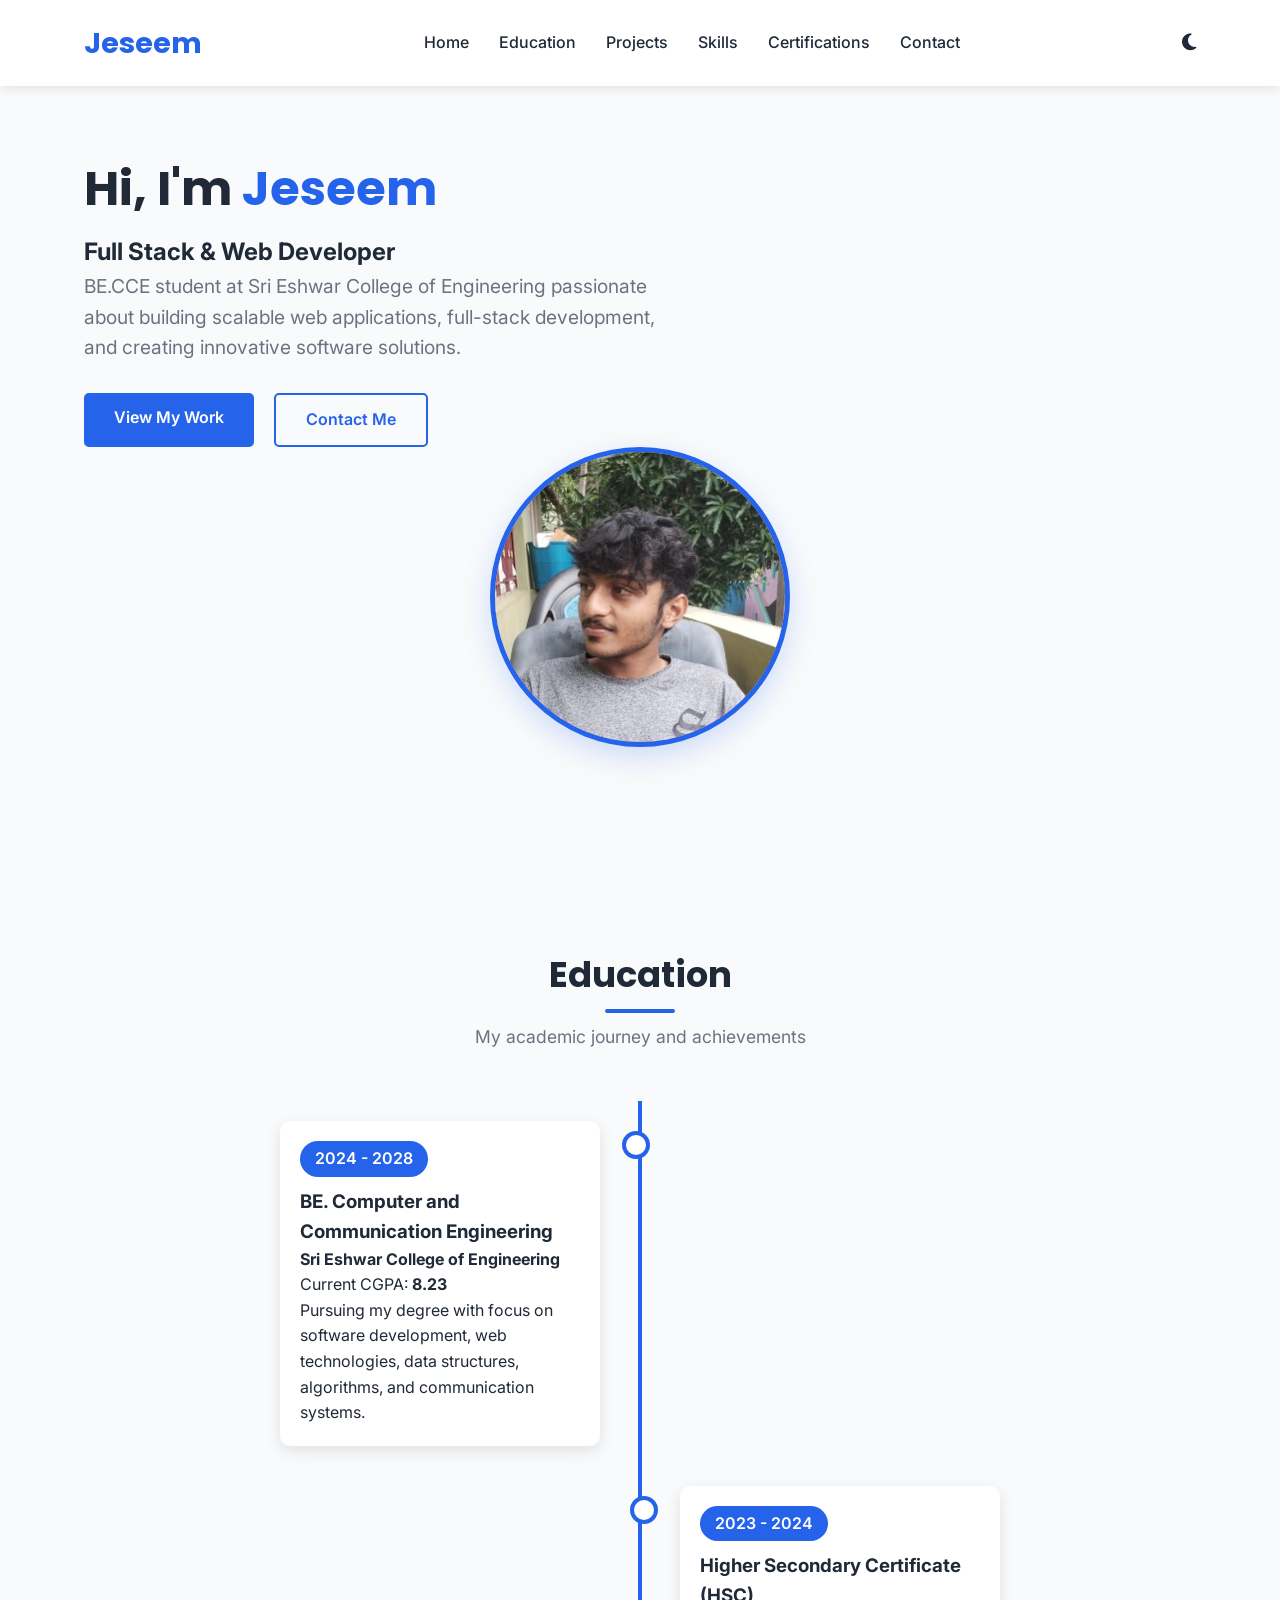
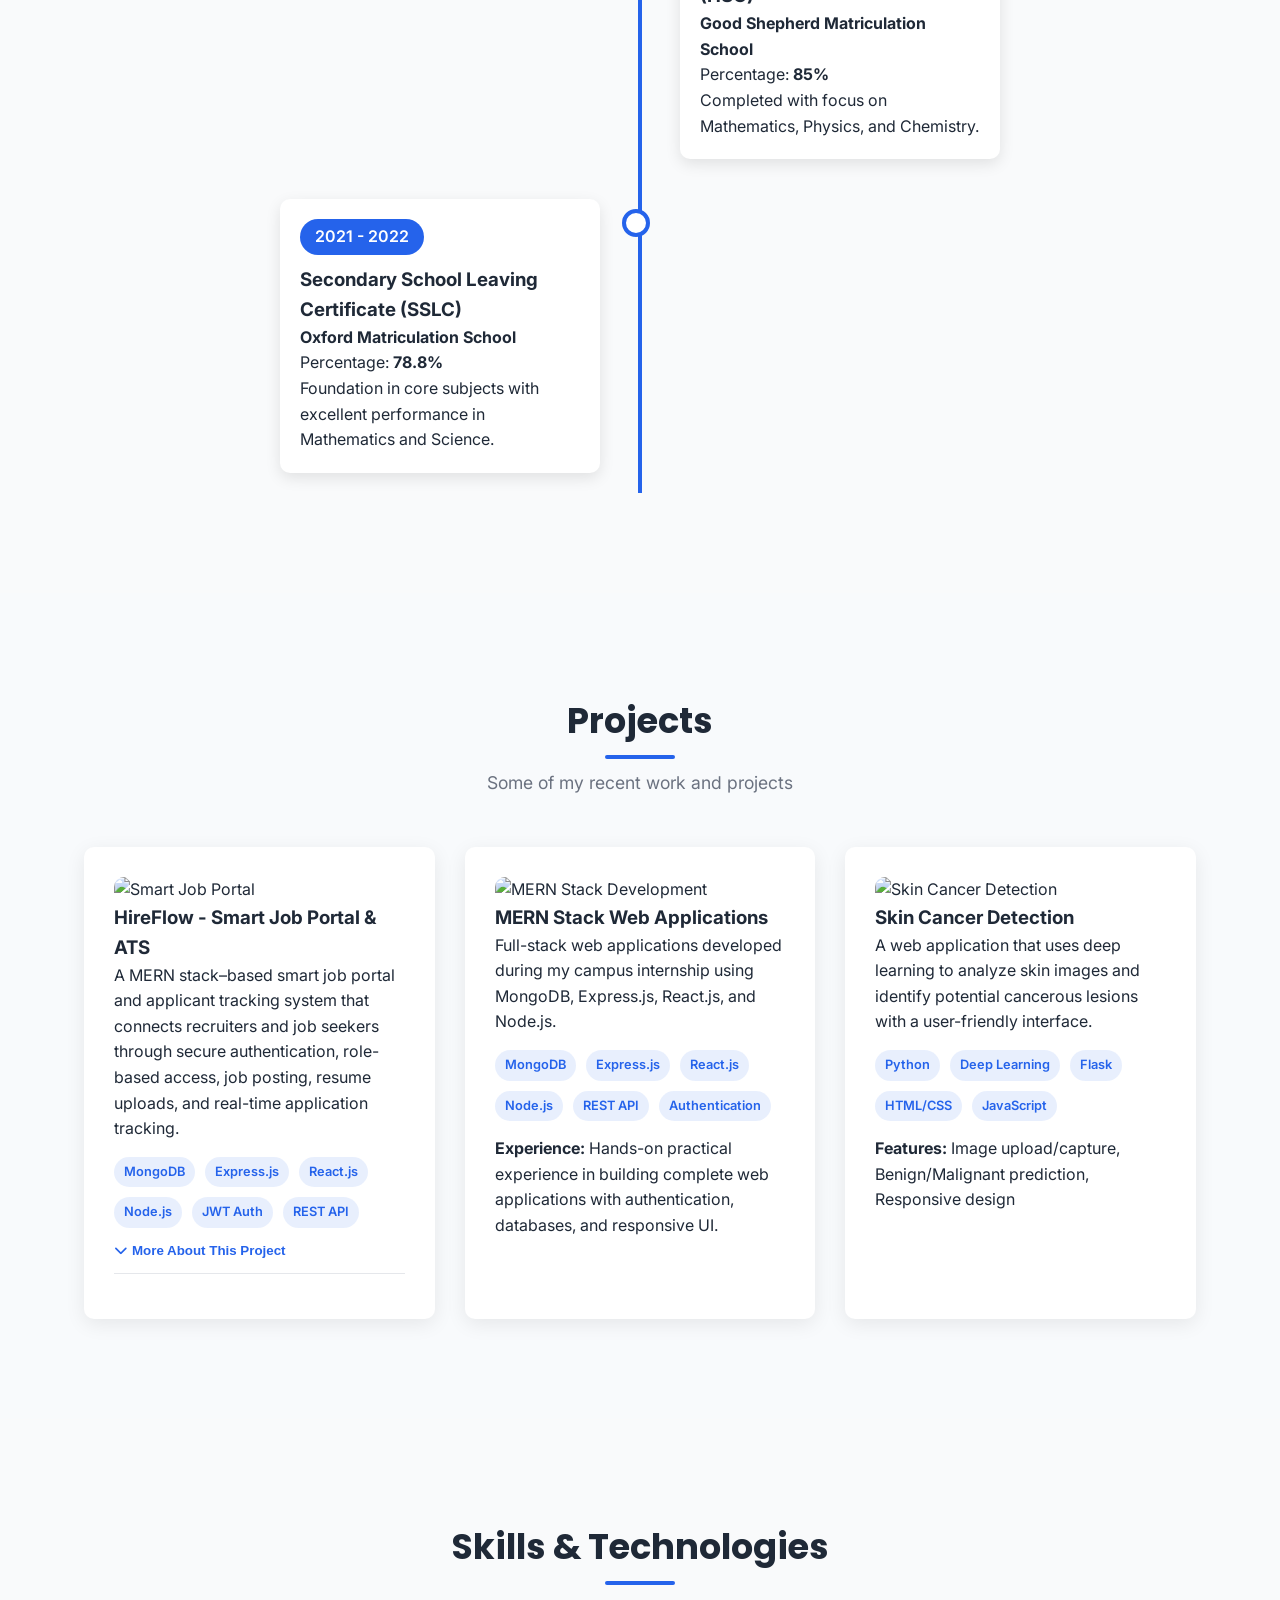
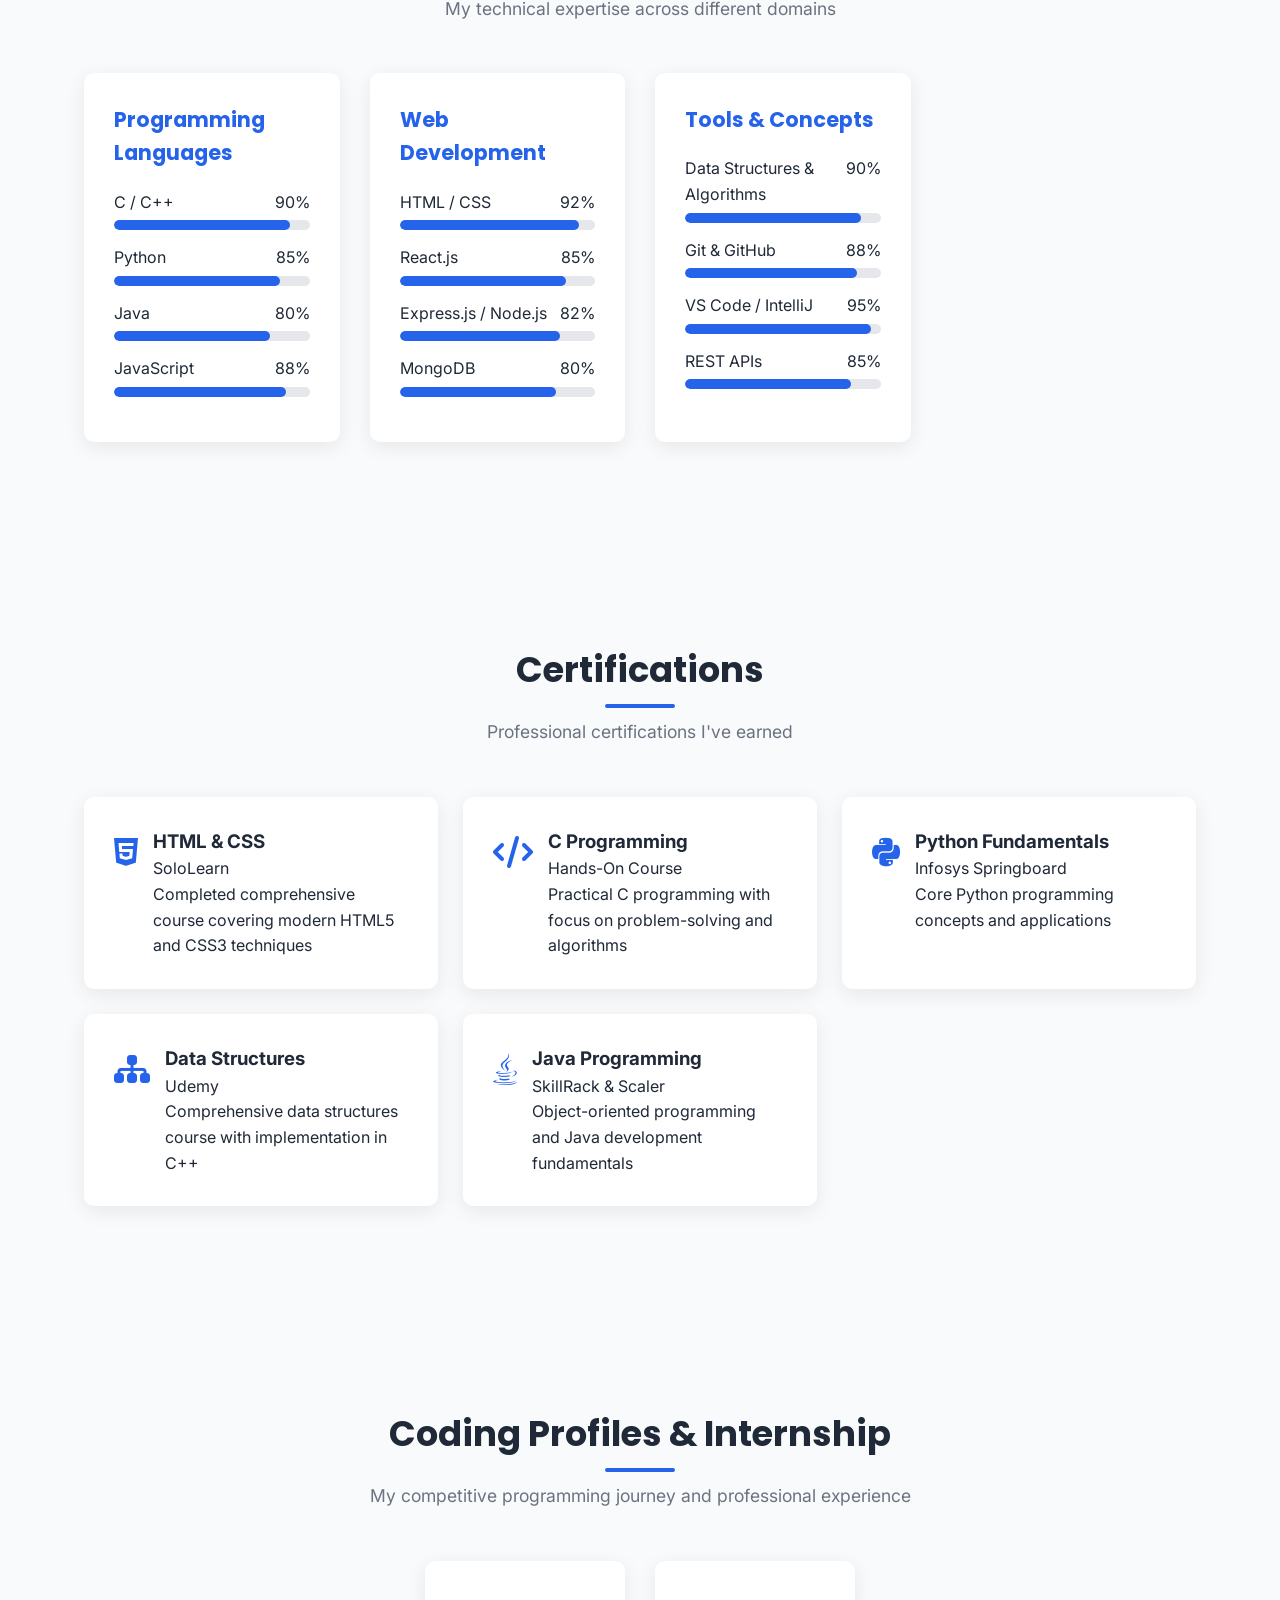
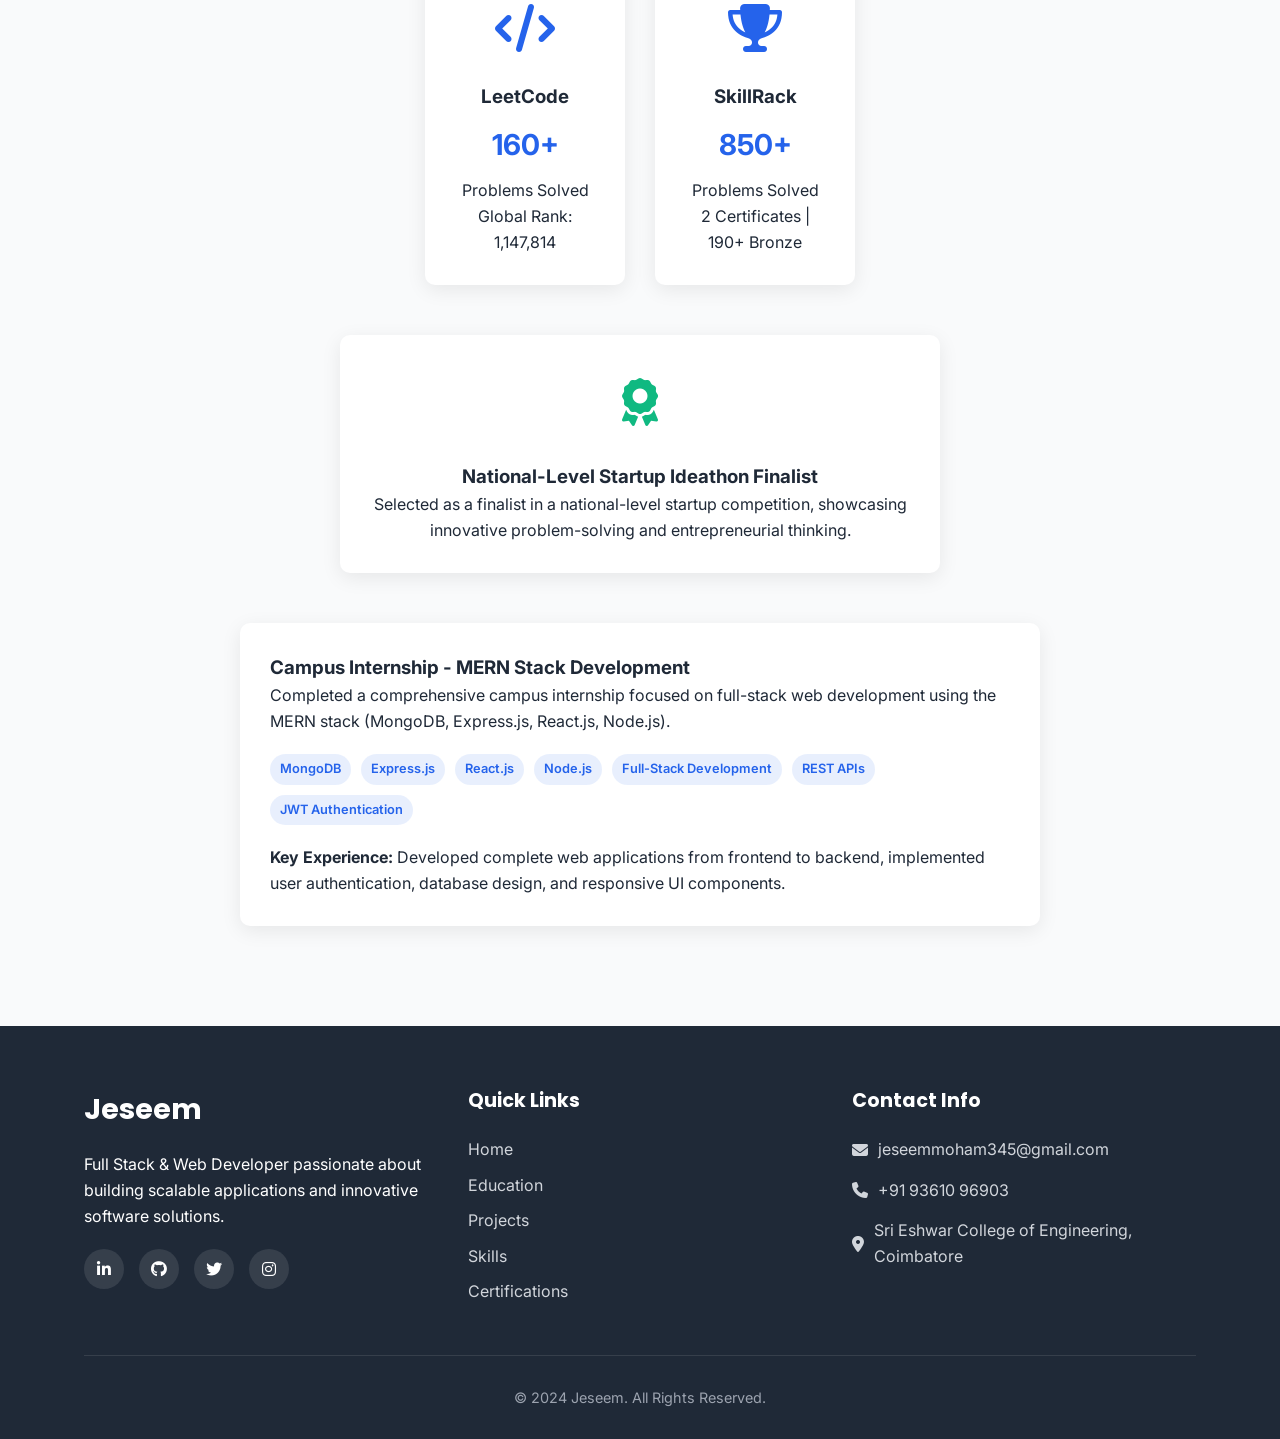
==== index.html @ 828a219a "renamed" ====
<!DOCTYPE html>
<html lang="en">
<head>
    <meta charset="UTF-8">
    <meta name="viewport" content="width=device-width, initial-scale=1.0">
    <title>Jeseem | Full Stack Developer</title>
    <link rel="stylesheet" href="https://cdnjs.cloudflare.com/ajax/libs/font-awesome/6.4.0/css/all.min.css">
    <link href="https://fonts.googleapis.com/css2?family=Poppins:wght@300;400;500;600;700&family=Inter:wght@300;400;500;600&display=swap" rel="stylesheet">
    <style>
        :root {
            --primary: #2563eb;
            --primary-dark: #1d4ed8;
            --secondary: #7c3aed;
            --dark: #1f2937;
            --darker: #111827;
            --light: #f9fafb;
            --gray: #6b7280;
            --gray-light: #e5e7eb;
            --success: #10b981;
            --card-bg: rgba(255, 255, 255, 0.05);
            --transition: all 0.3s ease;
        }

        * {
            margin: 0;
            padding: 0;
            box-sizing: border-box;
        }

        html {
            scroll-behavior: smooth;
        }

        body {
            font-family: 'Inter', sans-serif;
            line-height: 1.6;
            color: var(--dark);
            background-color: var(--light);
            transition: var(--transition);
        }

        body.dark-mode {
            background-color: var(--darker);
            color: var(--light);
        }

        .container {
            width: 90%;
            max-width: 1200px;
            margin: 0 auto;
            padding: 0 20px;
        }

        /* Header & Navigation */
        header {
            background-color: rgba(255, 255, 255, 0.95);
            box-shadow: 0 2px 10px rgba(0, 0, 0, 0.1);
            position: fixed;
            width: 100%;
            top: 0;
            z-index: 1000;
            transition: var(--transition);
        }

        body.dark-mode header {
            background-color: rgba(31, 41, 55, 0.95);
            box-shadow: 0 2px 10px rgba(0, 0, 0, 0.3);
        }

        nav {
            display: flex;
            justify-content: space-between;
            align-items: center;
            padding: 20px 0;
        }

        .logo {
            font-family: 'Poppins', sans-serif;
            font-size: 1.8rem;
            font-weight: 700;
            color: var(--primary);
            text-decoration: none;
        }

        .nav-links {
            display: flex;
            gap: 30px;
        }

        .nav-links a {
            text-decoration: none;
            color: var(--dark);
            font-weight: 500;
            transition: var(--transition);
            position: relative;
        }

        body.dark-mode .nav-links a {
            color: var(--light);
        }

        .nav-links a:hover {
            color: var(--primary);
        }

        .nav-links a::after {
            content: '';
            position: absolute;
            width: 0;
            height: 2px;
            background: var(--primary);
            bottom: -5px;
            left: 0;
            transition: var(--transition);
        }

        .nav-links a:hover::after {
            width: 100%;
        }

        .theme-toggle {
            background: none;
            border: none;
            font-size: 1.2rem;
            cursor: pointer;
            color: var(--dark);
            transition: var(--transition);
        }

        body.dark-mode .theme-toggle {
            color: var(--light);
        }

        .menu-toggle {
            display: none;
            background: none;
            border: none;
            font-size: 1.5rem;
            cursor: pointer;
            color: var(--dark);
        }

        body.dark-mode .menu-toggle {
            color: var(--light);
        }

        /* Hero Section */
        .hero {
            padding: 160px 0 100px;
            display: flex;
            align-items: center;
            gap: 50px;
        }

        .hero-content {
            flex: 1;
        }

        .hero-image {
            flex: 1;
            display: flex;
            justify-content: center;
        }

        .profile-img {
            width: 300px;
            height: 300px;
            border-radius: 50%;
            object-fit: cover;
            border: 5px solid var(--primary);
            box-shadow: 0 10px 30px rgba(37, 99, 235, 0.2);
            background-color: #f0f0f0;
            display: flex;
            align-items: center;
            justify-content: center;
            color: #666;
            font-size: 1.2rem;
        }

        .profile-img-placeholder {
            width: 100%;
            height: 100%;
            border-radius: 50%;
            background: linear-gradient(135deg, #667eea 0%, #764ba2 100%);
            display: flex;
            align-items: center;
            justify-content: center;
            color: white;
            font-size: 4rem;
            font-weight: bold;
        }

        .hero h1 {
            font-family: 'Poppins', sans-serif;
            font-size: 3rem;
            font-weight: 700;
            line-height: 1.2;
            margin-bottom: 15px;
        }

        .hero h1 span {
            color: var(--primary);
        }

        .hero p {
            font-size: 1.2rem;
            color: var(--gray);
            margin-bottom: 30px;
            max-width: 600px;
        }

        body.dark-mode .hero p {
            color: var(--gray-light);
        }

        .cta-buttons {
            display: flex;
            gap: 20px;
            margin-top: 30px;
        }

        .btn {
            padding: 12px 30px;
            border-radius: 5px;
            font-weight: 600;
            text-decoration: none;
            display: inline-block;
            transition: var(--transition);
            cursor: pointer;
            border: none;
            font-family: 'Inter', sans-serif;
        }

        .btn-primary {
            background-color: var(--primary);
            color: white;
        }

        .btn-primary:hover {
            background-color: var(--primary-dark);
            transform: translateY(-3px);
            box-shadow: 0 10px 20px rgba(37, 99, 235, 0.2);
        }

        .btn-secondary {
            background-color: transparent;
            color: var(--primary);
            border: 2px solid var(--primary);
        }

        .btn-secondary:hover {
            background-color: rgba(37, 99, 235, 0.1);
            transform: translateY(-3px);
        }

        /* Section Styles */
        section {
            padding: 100px 0;
        }

        .section-title {
            font-family: 'Poppins', sans-serif;
            font-size: 2.2rem;
            font-weight: 700;
            text-align: center;
            margin-bottom: 20px;
            position: relative;
        }

        .section-title::after {
            content: '';
            position: absolute;
            width: 70px;
            height: 4px;
            background: var(--primary);
            bottom: -10px;
            left: 50%;
            transform: translateX(-50%);
            border-radius: 2px;
        }

        .section-subtitle {
            text-align: center;
            color: var(--gray);
            font-size: 1.1rem;
            max-width: 700px;
            margin: 0 auto 50px;
        }

        body.dark-mode .section-subtitle {
            color: var(--gray-light);
        }

        /* Cards */
        .card {
            background: white;
            border-radius: 10px;
            padding: 30px;
            box-shadow: 0 5px 20px rgba(0, 0, 0, 0.08);
            transition: var(--transition);
            height: 100%;
        }

        body.dark-mode .card {
            background: var(--card-bg);
            backdrop-filter: blur(10px);
            box-shadow: 0 5px 20px rgba(0, 0, 0, 0.2);
        }

        .card:hover {
            transform: translateY(-10px);
            box-shadow: 0 15px 30px rgba(0, 0, 0, 0.15);
        }

        /* Education Section */
        .education-timeline {
            position: relative;
            max-width: 800px;
            margin: 0 auto;
        }

        .education-timeline::before {
            content: '';
            position: absolute;
            width: 4px;
            background-color: var(--primary);
            top: 0;
            bottom: 0;
            left: 50%;
            transform: translateX(-50%);
        }

        .timeline-item {
            padding: 20px 40px;
            position: relative;
            width: 50%;
            box-sizing: border-box;
        }

        .timeline-item:nth-child(odd) {
            left: 0;
        }

        .timeline-item:nth-child(even) {
            left: 50%;
        }

        .timeline-content {
            padding: 20px;
            background: white;
            border-radius: 10px;
            box-shadow: 0 5px 15px rgba(0, 0, 0, 0.1);
        }

        body.dark-mode .timeline-content {
            background: var(--card-bg);
        }

        .timeline-item:nth-child(odd) .timeline-content::after {
            content: '';
            position: absolute;
            width: 20px;
            height: 20px;
            right: -10px;
            background-color: white;
            top: 30px;
            border-radius: 50%;
            z-index: 1;
            border: 4px solid var(--primary);
        }

        body.dark-mode .timeline-item:nth-child(odd) .timeline-content::after {
            background-color: var(--card-bg);
        }

        .timeline-item:nth-child(even) .timeline-content::after {
            content: '';
            position: absolute;
            width: 20px;
            height: 20px;
            left: -10px;
            background-color: white;
            top: 30px;
            border-radius: 50%;
            z-index: 1;
            border: 4px solid var(--primary);
        }

        body.dark-mode .timeline-item:nth-child(even) .timeline-content::after {
            background-color: var(--card-bg);
        }

        .education-year {
            display: inline-block;
            background: var(--primary);
            color: white;
            padding: 5px 15px;
            border-radius: 20px;
            font-weight: 600;
            margin-bottom: 10px;
        }

        /* Projects Section */
        .projects-grid {
            display: grid;
            grid-template-columns: repeat(auto-fill, minmax(350px, 1fr));
            gap: 30px;
            margin-top: 50px;
        }

        .project-card {
            overflow: hidden;
        }

        .project-image {
            height: 200px;
            width: 100%;
            object-fit: cover;
            border-radius: 10px 10px 0 0;
        }

        .project-tech {
            display: flex;
            flex-wrap: wrap;
            gap: 10px;
            margin: 15px 0;
        }

        .tech-tag {
            background: rgba(37, 99, 235, 0.1);
            color: var(--primary);
            padding: 5px 10px;
            border-radius: 20px;
            font-size: 0.8rem;
            font-weight: 600;
        }

        body.dark-mode .tech-tag {
            background: rgba(37, 99, 235, 0.2);
        }

        .project-details-btn {
            margin-top: 15px;
            background: none;
            border: none;
            color: var(--primary);
            font-weight: 600;
            cursor: pointer;
            display: flex;
            align-items: center;
            gap: 5px;
            padding: 0;
        }

        .project-details-btn:hover {
            text-decoration: underline;
        }

        .project-details {
            max-height: 0;
            overflow: hidden;
            transition: max-height 0.5s ease;
            margin-top: 15px;
            border-top: 1px solid var(--gray-light);
            padding-top: 15px;
        }

        body.dark-mode .project-details {
            border-top: 1px solid rgba(255, 255, 255, 0.1);
        }

        .project-details.active {
            max-height: 1000px;
        }

        /* Skills Section */
        .skills-container {
            display: grid;
            grid-template-columns: repeat(auto-fill, minmax(250px, 1fr));
            gap: 30px;
            margin-top: 50px;
        }

        .skill-category h3 {
            font-family: 'Poppins', sans-serif;
            font-size: 1.3rem;
            margin-bottom: 20px;
            color: var(--primary);
        }

        .skill-item {
            margin-bottom: 15px;
        }

        .skill-name {
            display: flex;
            justify-content: space-between;
            margin-bottom: 5px;
        }

        .skill-bar {
            height: 10px;
            background: var(--gray-light);
            border-radius: 5px;
            overflow: hidden;
        }

        body.dark-mode .skill-bar {
            background: rgba(255, 255, 255, 0.1);
        }

        .skill-progress {
            height: 100%;
            background: var(--primary);
            border-radius: 5px;
        }

        /* Certifications */
        .certifications-grid {
            display: grid;
            grid-template-columns: repeat(auto-fill, minmax(300px, 1fr));
            gap: 25px;
            margin-top: 50px;
        }

        .certification-card {
            display: flex;
            align-items: flex-start;
            gap: 15px;
        }

        .cert-icon {
            font-size: 2rem;
            color: var(--primary);
        }

        /* Coding Profiles */
        .coding-profiles {
            display: flex;
            justify-content: center;
            flex-wrap: wrap;
            gap: 30px;
            margin-top: 50px;
        }

        .profile-card {
            text-align: center;
            width: 200px;
        }

        .profile-icon {
            font-size: 3rem;
            color: var(--primary);
            margin-bottom: 15px;
        }

        .profile-stats {
            font-size: 1.8rem;
            font-weight: 700;
            margin: 10px 0;
            color: var(--primary);
        }

        /* Achievements */
        .achievement-card {
            text-align: center;
            max-width: 600px;
            margin: 50px auto 0;
            padding: 30px;
            position: relative;
        }

        .achievement-icon {
            font-size: 3rem;
            color: var(--success);
            margin-bottom: 20px;
        }

        /* Internship */
        .internship-card {
            max-width: 800px;
            margin: 50px auto 0;
        }

        /* Footer */
        footer {
            background-color: var(--dark);
            color: white;
            padding: 60px 0 30px;
        }

        body.dark-mode footer {
            background-color: #0f172a;
        }

        .footer-content {
            display: grid;
            grid-template-columns: repeat(auto-fit, minmax(250px, 1fr));
            gap: 40px;
            margin-bottom: 40px;
        }

        .footer-logo {
            font-family: 'Poppins', sans-serif;
            font-size: 1.8rem;
            font-weight: 700;
            margin-bottom: 20px;
            color: white;
        }

        .footer-links h3 {
            font-family: 'Poppins', sans-serif;
            margin-bottom: 20px;
            font-size: 1.2rem;
        }

        .footer-links ul {
            list-style: none;
        }

        .footer-links li {
            margin-bottom: 10px;
        }

        .footer-links a {
            color: #d1d5db;
            text-decoration: none;
            transition: var(--transition);
        }

        .footer-links a:hover {
            color: white;
        }

        .contact-info {
            display: flex;
            align-items: center;
            gap: 10px;
            margin-bottom: 15px;
            color: #d1d5db;
        }

        .social-icons {
            display: flex;
            gap: 15px;
            margin-top: 20px;
        }

        .social-icons a {
            display: flex;
            align-items: center;
            justify-content: center;
            width: 40px;
            height: 40px;
            background: rgba(255, 255, 255, 0.1);
            border-radius: 50%;
            color: white;
            text-decoration: none;
            transition: var(--transition);
        }

        .social-icons a:hover {
            background: var(--primary);
            transform: translateY(-3px);
        }

        .copyright {
            text-align: center;
            padding-top: 30px;
            border-top: 1px solid rgba(255, 255, 255, 0.1);
            color: #9ca3af;
            font-size: 0.9rem;
        }

        /* Responsive Design */
        @media (max-width: 992px) {
            .hero {
                flex-direction: column;
                text-align: center;
                padding: 140px 0 80px;
            }

            .hero-content {
                order: 2;
            }

            .hero-image {
                order: 1;
                margin-bottom: 40px;
            }

            .cta-buttons {
                justify-content: center;
            }

            .education-timeline::before {
                left: 31px;
            }

            .timeline-item {
                width: 100%;
                padding-left: 70px;
                padding-right: 25px;
            }

            .timeline-item:nth-child(even) {
                left: 0;
            }

            .timeline-item:nth-child(odd) .timeline-content::after {
                left: -10px;
                right: auto;
            }
        }

        @media (max-width: 768px) {
            .nav-links {
                position: fixed;
                top: 80px;
                left: -100%;
                flex-direction: column;
                background-color: white;
                width: 100%;
                text-align: center;
                padding: 20px;
                box-shadow: 0 10px 15px rgba(0, 0, 0, 0.1);
                transition: var(--transition);
                z-index: 999;
            }

            body.dark-mode .nav-links {
                background-color: var(--dark);
            }

            .nav-links.active {
                left: 0;
            }

            .menu-toggle {
                display: block;
            }

            .hero h1 {
                font-size: 2.5rem;
            }

            .section-title {
                font-size: 1.8rem;
            }

            .projects-grid {
                grid-template-columns: 1fr;
            }

            .footer-content {
                grid-template-columns: 1fr;
                text-align: center;
            }

            .contact-info {
                justify-content: center;
            }

            .social-icons {
                justify-content: center;
            }
        }

        @media (max-width: 576px) {
            .hero h1 {
                font-size: 2rem;
            }

            .profile-img {
                width: 250px;
                height: 250px;
            }

            .cta-buttons {
                flex-direction: column;
                align-items: center;
            }

            .btn {
                width: 100%;
                max-width: 250px;
                text-align: center;
            }
        }
    </style>
</head>
<body>
    <!-- Header & Navigation -->
    <header>
        <div class="container">
            <nav>
                <a href="#" class="logo">Jeseem</a>
                <div class="nav-links" id="navLinks">
                    <a href="#home">Home</a>
                    <a href="#education">Education</a>
                    <a href="#projects">Projects</a>
                    <a href="#skills">Skills</a>
                    <a href="#certifications">Certifications</a>
                    <a href="#contact">Contact</a>
                </div>
                <button class="theme-toggle" id="themeToggle">
                    <i class="fas fa-moon"></i>
                </button>
                <button class="menu-toggle" id="menuToggle">
                    <i class="fas fa-bars"></i>
                </button>
            </nav>
        </div>
    </header>

    <!-- Hero Section -->
    <section class="hero" id="home">
        <div class="container">
            <div class="hero-content">
                <h1>Hi, I'm <span>Jeseem</span></h1>
                <h2>Full Stack & Web Developer</h2>
                <p>BE.CCE student at Sri Eshwar College of Engineering passionate about building scalable web applications, full-stack development, and creating innovative software solutions.</p>
                <div class="cta-buttons">
                    <a href="#projects" class="btn btn-primary">View My Work</a>
                    <a href="#contact" class="btn btn-secondary">Contact Me</a>
                </div>
            </div>
            <div class="hero-image">
                <div class="profile-img">
                    <div class="profile-img-placeholder">
                           <img src="jeseem.jpeg" alt="Jeseem" style="width: 100%; height: 100%; border-radius: 50%; object-fit: cover;">
                    </div>
                </div>
            </div>
        </div>
    </section>

    <!-- Education Section -->
    <section id="education">
        <div class="container">
            <h2 class="section-title">Education</h2>
            <p class="section-subtitle">My academic journey and achievements</p>
            
            <div class="education-timeline">
                <div class="timeline-item">
                    <div class="timeline-content card">
                        <span class="education-year">2024 - 2028</span>
                        <h3>BE. Computer and Communication Engineering</h3>
                        <h4>Sri Eshwar College of Engineering</h4>
                        <p>Current CGPA: <strong>8.23</strong></p>
                        <p>Pursuing my degree with focus on software development, web technologies, data structures, algorithms, and communication systems.</p>
                    </div>
                </div>
                <div class="timeline-item">
                    <div class="timeline-content card">
                        <span class="education-year">2023 - 2024</span>
                        <h3>Higher Secondary Certificate (HSC)</h3>
                        <h4>Good Shepherd Matriculation School</h4>
                        <p>Percentage: <strong>85%</strong></p>
                        <p>Completed with focus on Mathematics, Physics, and Chemistry.</p>
                    </div>
                </div>
                <div class="timeline-item">
                    <div class="timeline-content card">
                        <span class="education-year">2021 - 2022</span>
                        <h3>Secondary School Leaving Certificate (SSLC)</h3>
                        <h4>Oxford Matriculation School</h4>
                        <p>Percentage: <strong>78.8%</strong></p>
                        <p>Foundation in core subjects with excellent performance in Mathematics and Science.</p>
                    </div>
                </div>
            </div>
        </div>
    </section>

    <!-- Projects Section -->
    <section id="projects" style="background-color: #f8fafc;">
        <div class="container">
            <h2 class="section-title">Projects</h2>
            <p class="section-subtitle">Some of my recent work and projects</p>
            
            <div class="projects-grid">
                <div class="project-card card">
                    <img src="https://images.unsplash.com/photo-1551288049-bebda4e38f71?ixlib=rb-4.0.3&ixid=M3wxMjA3fDB8MHxwaG90by1wYWdlfHx8fGVufDB8fHx8fA%3D%3D&auto=format&fit=crop&w=1170&q=80" alt="Smart Job Portal" class="project-image">
                    <h3>HireFlow - Smart Job Portal & ATS</h3>
                    <p>A MERN stack–based smart job portal and applicant tracking system that connects recruiters and job seekers through secure authentication, role-based access, job posting, resume uploads, and real-time application tracking.</p>
                    <div class="project-tech">
                        <span class="tech-tag">MongoDB</span>
                        <span class="tech-tag">Express.js</span>
                        <span class="tech-tag">React.js</span>
                        <span class="tech-tag">Node.js</span>
                        <span class="tech-tag">JWT Auth</span>
                        <span class="tech-tag">REST API</span>
                    </div>
                    <button class="project-details-btn" onclick="toggleProjectDetails('project1')">
                        <i class="fas fa-chevron-down"></i> More About This Project
                    </button>
                    <div class="project-details" id="project1-details">
                        <p><strong>HireFlow</strong> is a full-stack web application built using the MERN stack that streamlines the recruitment process for companies and job seekers. The platform provides a centralized system where recruiters can post jobs, manage applications, and track candidate status, while job seekers can search and apply for jobs efficiently.</p>
                        <p>The system supports role-based access control with three user roles: Admin, Recruiter, and Job Seeker. Recruiters must be approved by the Admin before posting jobs, ensuring authenticity and platform trust. Job seekers can upload resumes, apply for jobs, and track application status in real time.</p>
                        <p>HireFlow includes features such as secure authentication using JWT, resume upload and parsing, advanced job search with filters, application status tracking, and dashboard analytics for recruiters and admins. Email notifications keep users informed about application updates and approvals.</p>
                        <p>This project is designed to reflect real-world enterprise recruitment systems, demonstrating strong backend architecture, secure APIs, and scalable full-stack development practices.</p>
                    </div>
                </div>
                
                <div class="project-card card">
                    <img src="https://images.unsplash.com/photo-1551650975-87deedd944c3?ixlib=rb-4.0.3&ixid=M3wxMjA3fDB8MHxwaG90by1wYWdlfHx8fGVufDB8fHx8fA%3D%3D&auto=format&fit=crop&w=1074&q=80" alt="MERN Stack Development" class="project-image">
                    <h3>MERN Stack Web Applications</h3>
                    <p>Full-stack web applications developed during my campus internship using MongoDB, Express.js, React.js, and Node.js.</p>
                    <div class="project-tech">
                        <span class="tech-tag">MongoDB</span>
                        <span class="tech-tag">Express.js</span>
                        <span class="tech-tag">React.js</span>
                        <span class="tech-tag">Node.js</span>
                        <span class="tech-tag">REST API</span>
                        <span class="tech-tag">Authentication</span>
                    </div>
                    <p><strong>Experience:</strong> Hands-on practical experience in building complete web applications with authentication, databases, and responsive UI.</p>
                </div>
                
                <div class="project-card card">
                    <img src="https://images.unsplash.com/photo-1559757148-5c350d0d3c56?ixlib=rb-4.0.3&ixid=M3wxMjA3fDB8MHxwaG90by1wYWdlfHx8fGVufDB8fHx8fA%3D%3D&auto=format&fit=crop&w=1170&q=80" alt="Skin Cancer Detection" class="project-image">
                    <h3>Skin Cancer Detection</h3>
                    <p>A web application that uses deep learning to analyze skin images and identify potential cancerous lesions with a user-friendly interface.</p>
                    <div class="project-tech">
                        <span class="tech-tag">Python</span>
                        <span class="tech-tag">Deep Learning</span>
                        <span class="tech-tag">Flask</span>
                        <span class="tech-tag">HTML/CSS</span>
                        <span class="tech-tag">JavaScript</span>
                    </div>
                    <p><strong>Features:</strong> Image upload/capture, Benign/Malignant prediction, Responsive design</p>
                </div>
            </div>
        </div>
    </section>

    <!-- Skills Section -->
    <section id="skills">
        <div class="container">
            <h2 class="section-title">Skills & Technologies</h2>
            <p class="section-subtitle">My technical expertise across different domains</p>
            
            <div class="skills-container">
                <div class="skill-category card">
                    <h3>Programming Languages</h3>
                    <div class="skill-item">
                        <div class="skill-name">
                            <span>C / C++</span>
                            <span>90%</span>
                        </div>
                        <div class="skill-bar">
                            <div class="skill-progress" style="width: 90%"></div>
                        </div>
                    </div>
                    <div class="skill-item">
                        <div class="skill-name">
                            <span>Python</span>
                            <span>85%</span>
                        </div>
                        <div class="skill-bar">
                            <div class="skill-progress" style="width: 85%"></div>
                        </div>
                    </div>
                    <div class="skill-item">
                        <div class="skill-name">
                            <span>Java</span>
                            <span>80%</span>
                        </div>
                        <div class="skill-bar">
                            <div class="skill-progress" style="width: 80%"></div>
                        </div>
                    </div>
                    <div class="skill-item">
                        <div class="skill-name">
                            <span>JavaScript</span>
                            <span>88%</span>
                        </div>
                        <div class="skill-bar">
                            <div class="skill-progress" style="width: 88%"></div>
                        </div>
                    </div>
                </div>
                
                <div class="skill-category card">
                    <h3>Web Development</h3>
                    <div class="skill-item">
                        <div class="skill-name">
                            <span>HTML / CSS</span>
                            <span>92%</span>
                        </div>
                        <div class="skill-bar">
                            <div class="skill-progress" style="width: 92%"></div>
                        </div>
                    </div>
                    <div class="skill-item">
                        <div class="skill-name">
                            <span>React.js</span>
                            <span>85%</span>
                        </div>
                        <div class="skill-bar">
                            <div class="skill-progress" style="width: 85%"></div>
                        </div>
                    </div>
                    <div class="skill-item">
                        <div class="skill-name">
                            <span>Express.js / Node.js</span>
                            <span>82%</span>
                        </div>
                        <div class="skill-bar">
                            <div class="skill-progress" style="width: 82%"></div>
                        </div>
                    </div>
                    <div class="skill-item">
                        <div class="skill-name">
                            <span>MongoDB</span>
                            <span>80%</span>
                        </div>
                        <div class="skill-bar">
                            <div class="skill-progress" style="width: 80%"></div>
                        </div>
                    </div>
                </div>
                
                <div class="skill-category card">
                    <h3>Tools & Concepts</h3>
                    <div class="skill-item">
                        <div class="skill-name">
                            <span>Data Structures & Algorithms</span>
                            <span>90%</span>
                        </div>
                        <div class="skill-bar">
                            <div class="skill-progress" style="width: 90%"></div>
                        </div>
                    </div>
                    <div class="skill-item">
                        <div class="skill-name">
                            <span>Git & GitHub</span>
                            <span>88%</span>
                        </div>
                        <div class="skill-bar">
                            <div class="skill-progress" style="width: 88%"></div>
                        </div>
                    </div>
                    <div class="skill-item">
                        <div class="skill-name">
                            <span>VS Code / IntelliJ</span>
                            <span>95%</span>
                        </div>
                        <div class="skill-bar">
                            <div class="skill-progress" style="width: 95%"></div>
                        </div>
                    </div>
                    <div class="skill-item">
                        <div class="skill-name">
                            <span>REST APIs</span>
                            <span>85%</span>
                        </div>
                        <div class="skill-bar">
                            <div class="skill-progress" style="width: 85%"></div>
                        </div>
                    </div>
                </div>
            </div>
        </div>
    </section>

    <!-- Certifications Section -->
    <section id="certifications" style="background-color: #f8fafc;">
        <div class="container">
            <h2 class="section-title">Certifications</h2>
            <p class="section-subtitle">Professional certifications I've earned</p>
            
            <div class="certifications-grid">
                <div class="certification-card card">
                    <div class="cert-icon">
                        <i class="fab fa-html5"></i>
                    </div>
                    <div>
                        <h3>HTML & CSS</h3>
                        <p>SoloLearn</p>
                        <p>Completed comprehensive course covering modern HTML5 and CSS3 techniques</p>
                    </div>
                </div>
                
                <div class="certification-card card">
                    <div class="cert-icon">
                        <i class="fas fa-code"></i>
                    </div>
                    <div>
                        <h3>C Programming</h3>
                        <p>Hands-On Course</p>
                        <p>Practical C programming with focus on problem-solving and algorithms</p>
                    </div>
                </div>
                
                <div class="certification-card card">
                    <div class="cert-icon">
                        <i class="fab fa-python"></i>
                    </div>
                    <div>
                        <h3>Python Fundamentals</h3>
                        <p>Infosys Springboard</p>
                        <p>Core Python programming concepts and applications</p>
                    </div>
                </div>
                
                <div class="certification-card card">
                    <div class="cert-icon">
                        <i class="fas fa-sitemap"></i>
                    </div>
                    <div>
                        <h3>Data Structures</h3>
                        <p>Udemy</p>
                        <p>Comprehensive data structures course with implementation in C++</p>
                    </div>
                </div>
                
                <div class="certification-card card">
                    <div class="cert-icon">
                        <i class="fab fa-java"></i>
                    </div>
                    <div>
                        <h3>Java Programming</h3>
                        <p>SkillRack & Scaler</p>
                        <p>Object-oriented programming and Java development fundamentals</p>
                    </div>
                </div>
            </div>
        </div>
    </section>

    <!-- Coding Profiles & Internship -->
    <section id="coding">
        <div class="container">
            <h2 class="section-title">Coding Profiles & Internship</h2>
            <p class="section-subtitle">My competitive programming journey and professional experience</p>
            
            <div class="coding-profiles">
                <div class="profile-card card">
                    <div class="profile-icon">
                        <i class="fas fa-code"></i>
                    </div>
                    <h3>LeetCode</h3>
                    <div class="profile-stats">160+</div>
                    <p>Problems Solved</p>
                    <p>Global Rank: 1,147,814</p>
                </div>
                
                <div class="profile-card card">
                    <div class="profile-icon">
                        <i class="fas fa-trophy"></i>
                    </div>
                    <h3>SkillRack</h3>
                    <div class="profile-stats">850+</div>
                    <p>Problems Solved</p>
                    <p>2 Certificates | 190+ Bronze</p>
                </div>
            </div>
            
            <div class="achievement-card card">
                <div class="achievement-icon">
                    <i class="fas fa-award"></i>
                </div>
                <h3>National-Level Startup Ideathon Finalist</h3>
                <p>Selected as a finalist in a national-level startup competition, showcasing innovative problem-solving and entrepreneurial thinking.</p>
            </div>
            
            <div class="internship-card card">
                <h3>Campus Internship - MERN Stack Development</h3>
                <p>Completed a comprehensive campus internship focused on full-stack web development using the MERN stack (MongoDB, Express.js, React.js, Node.js).</p>
                <div class="project-tech" style="margin-top: 20px;">
                    <span class="tech-tag">MongoDB</span>
                    <span class="tech-tag">Express.js</span>
                    <span class="tech-tag">React.js</span>
                    <span class="tech-tag">Node.js</span>
                    <span class="tech-tag">Full-Stack Development</span>
                    <span class="tech-tag">REST APIs</span>
                    <span class="tech-tag">JWT Authentication</span>
                </div>
                <p style="margin-top: 20px;"><strong>Key Experience:</strong> Developed complete web applications from frontend to backend, implemented user authentication, database design, and responsive UI components.</p>
            </div>
        </div>
    </section>

    <!-- Contact Section -->
    <footer id="contact">
        <div class="container">
            <div class="footer-content">
                <div>
                    <div class="footer-logo">Jeseem</div>
                    <p>Full Stack & Web Developer passionate about building scalable applications and innovative software solutions.</p>
                    <div class="social-icons">
                        <a href="#"><i class="fab fa-linkedin-in"></i></a>
                        <a href="#"><i class="fab fa-github"></i></a>
                        <a href="#"><i class="fab fa-twitter"></i></a>
                        <a href="#"><i class="fab fa-instagram"></i></a>
                    </div>
                </div>
                
                <div class="footer-links">
                    <h3>Quick Links</h3>
                    <ul>
                        <li><a href="#home">Home</a></li>
                        <li><a href="#education">Education</a></li>
                        <li><a href="#projects">Projects</a></li>
                        <li><a href="#skills">Skills</a></li>
                        <li><a href="#certifications">Certifications</a></li>
                    </ul>
                </div>
                
                <div class="footer-links">
                    <h3>Contact Info</h3>
                    <div class="contact-info">
                        <i class="fas fa-envelope"></i>
                        <span>jeseemmoham345@gmail.com</span>
                    </div>
                    <div class="contact-info">
                        <i class="fas fa-phone"></i>
                        <span>+91 93610 96903</span>
                    </div>
                    <div class="contact-info">
                        <i class="fas fa-map-marker-alt"></i>
                        <span>Sri Eshwar College of Engineering, Coimbatore</span>
                    </div>
                </div>
            </div>
            
            <div class="copyright">
                <p>&copy; 2024 Jeseem. All Rights Reserved.</p>
            </div>
        </div>
    </footer>

    <script>
        // Theme Toggle
        const themeToggle = document.getElementById('themeToggle');
        const themeIcon = themeToggle.querySelector('i');
        
        themeToggle.addEventListener('click', () => {
            document.body.classList.toggle('dark-mode');
            
            if (document.body.classList.contains('dark-mode')) {
                themeIcon.classList.remove('fa-moon');
                themeIcon.classList.add('fa-sun');
                localStorage.setItem('theme', 'dark');
            } else {
                themeIcon.classList.remove('fa-sun');
                themeIcon.classList.add('fa-moon');
                localStorage.setItem('theme', 'light');
            }
        });
        
        // Check for saved theme
        if (localStorage.getItem('theme') === 'dark') {
            document.body.classList.add('dark-mode');
            themeIcon.classList.remove('fa-moon');
            themeIcon.classList.add('fa-sun');
        }
        
        // Mobile Menu Toggle
        const menuToggle = document.getElementById('menuToggle');
        const navLinks = document.getElementById('navLinks');
        
        menuToggle.addEventListener('click', () => {
            navLinks.classList.toggle('active');
            menuToggle.querySelector('i').classList.toggle('fa-times');
            menuToggle.querySelector('i').classList.toggle('fa-bars');
        });
        
        // Close mobile menu when clicking a link
        document.querySelectorAll('.nav-links a').forEach(link => {
            link.addEventListener('click', () => {
                navLinks.classList.remove('active');
                menuToggle.querySelector('i').classList.remove('fa-times');
                menuToggle.querySelector('i').classList.add('fa-bars');
            });
        });
        
        // Smooth scrolling for anchor links
        document.querySelectorAll('a[href^="#"]').forEach(anchor => {
            anchor.addEventListener('click', function(e) {
                e.preventDefault();
                
                const targetId = this.getAttribute('href');
                if (targetId === '#') return;
                
                const targetElement = document.querySelector(targetId);
                if (targetElement) {
                    window.scrollTo({
                        top: targetElement.offsetTop - 80,
                        behavior: 'smooth'
                    });
                }
            });
        });
        
        // Add scroll effect to header
        window.addEventListener('scroll', () => {
            const header = document.querySelector('header');
            if (window.scrollY > 100) {
                header.style.boxShadow = '0 5px 20px rgba(0, 0, 0, 0.1)';
                if (document.body.classList.contains('dark-mode')) {
                    header.style.boxShadow = '0 5px 20px rgba(0, 0, 0, 0.3)';
                }
            } else {
                header.style.boxShadow = '0 2px 10px rgba(0, 0, 0, 0.1)';
                if (document.body.classList.contains('dark-mode')) {
                    header.style.boxShadow = '0 2px 10px rgba(0, 0, 0, 0.3)';
                }
            }
        });
        
        // Project details toggle function
        function toggleProjectDetails(projectId) {
            const detailsElement = document.getElementById(projectId + '-details');
            const button = document.querySelector(`[onclick="toggleProjectDetails('${projectId}')"]`);
            const icon = button.querySelector('i');
            
            detailsElement.classList.toggle('active');
            
            if (detailsElement.classList.contains('active')) {
                icon.classList.remove('fa-chevron-down');
                icon.classList.add('fa-chevron-up');
                button.innerHTML = '<i class="fas fa-chevron-up"></i> Show Less';
            } else {
                icon.classList.remove('fa-chevron-up');
                icon.classList.add('fa-chevron-down');
                button.innerHTML = '<i class="fas fa-chevron-down"></i> More About This Project';
            }
        }
        
        // Initialize project details as collapsed
        document.addEventListener('DOMContentLoaded', function() {
            // All project details start collapsed
            const projectDetails = document.querySelectorAll('.project-details');
            projectDetails.forEach(detail => {
                detail.style.maxHeight = '0';
            });
        });
    </script>
</body>
</html>
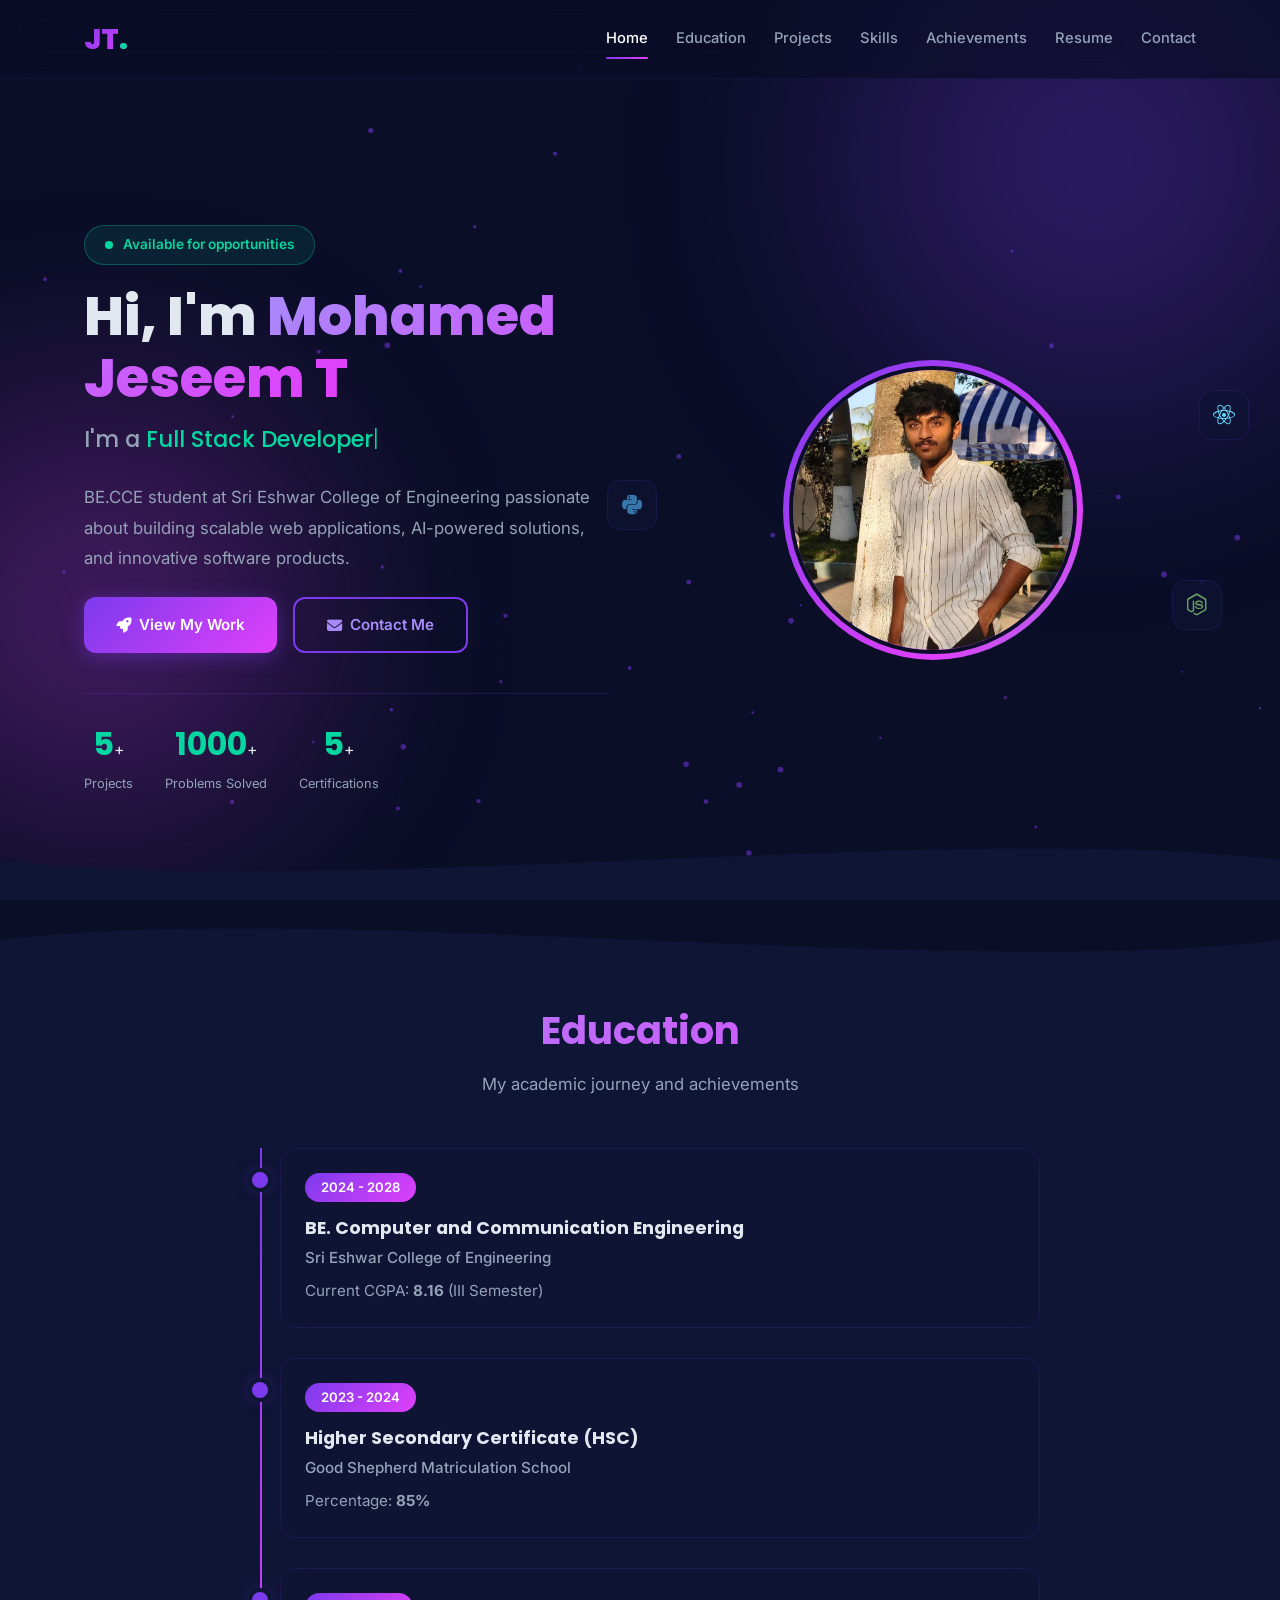
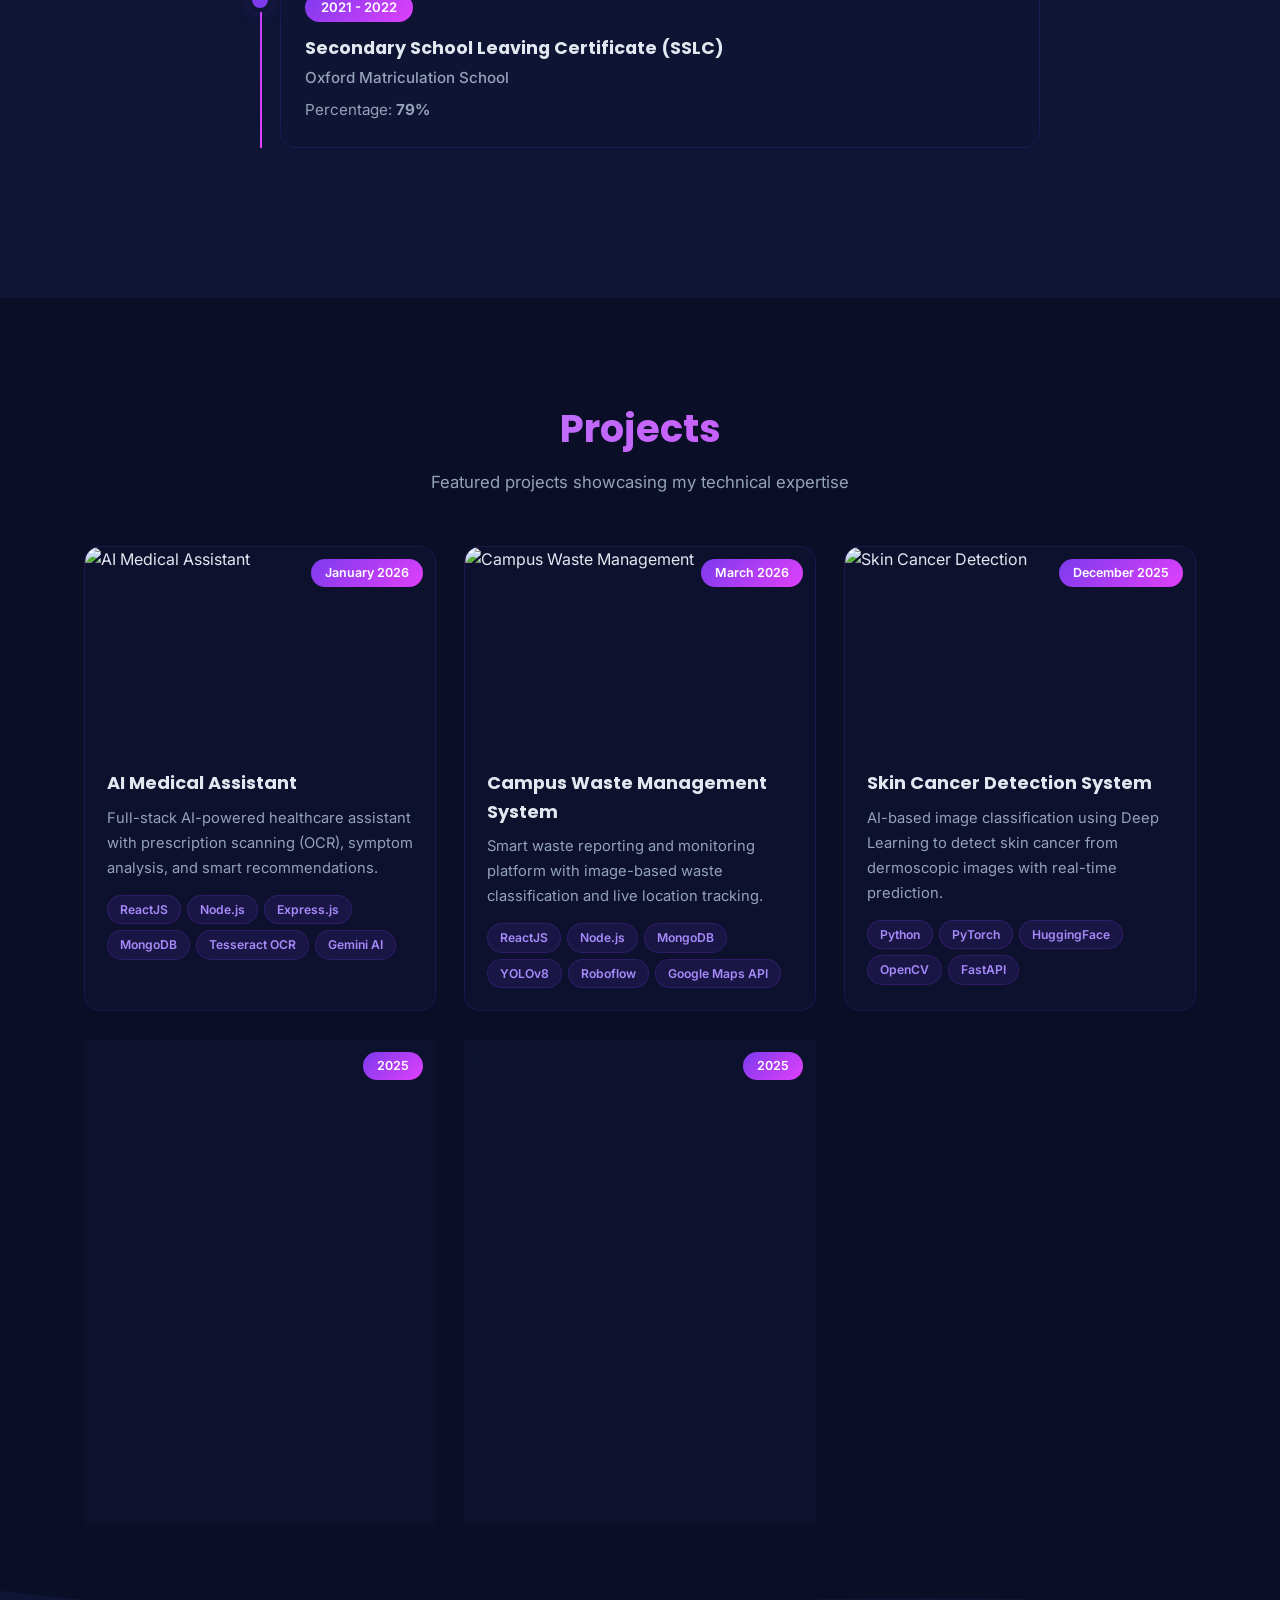
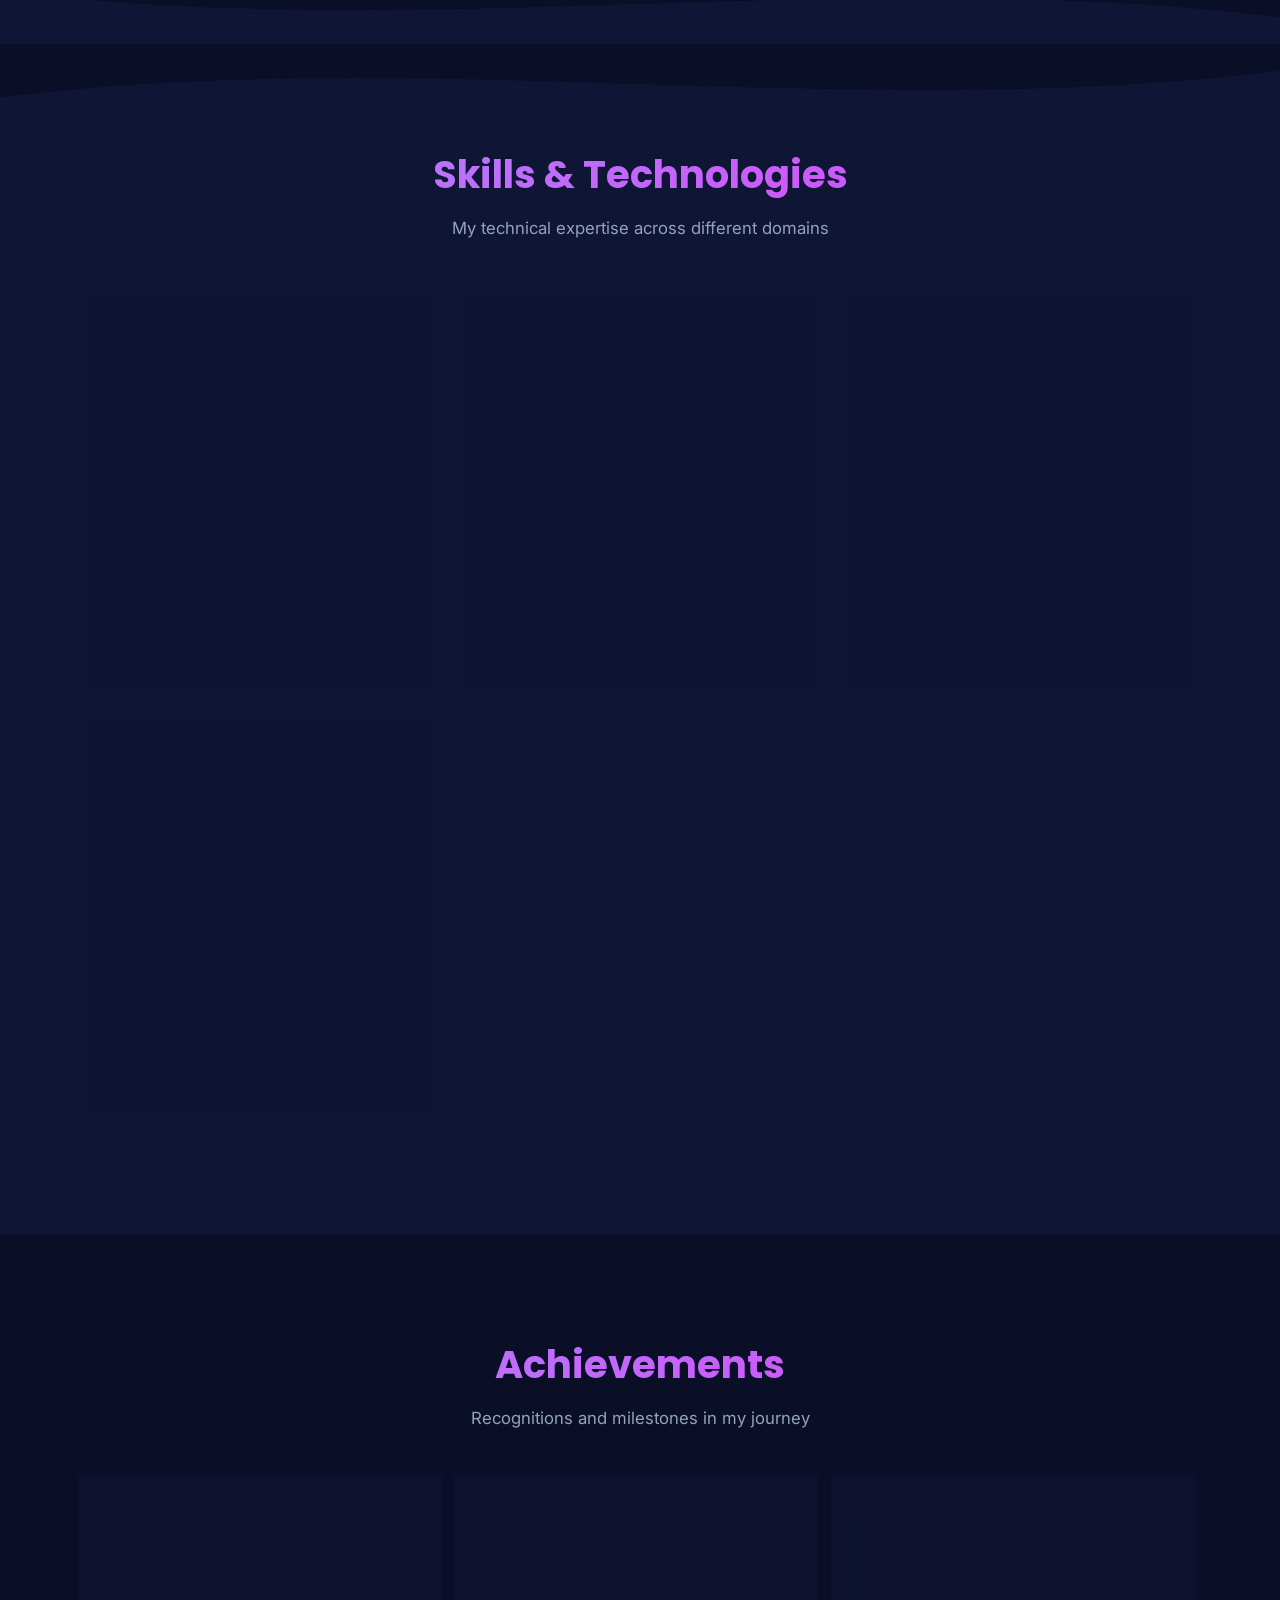
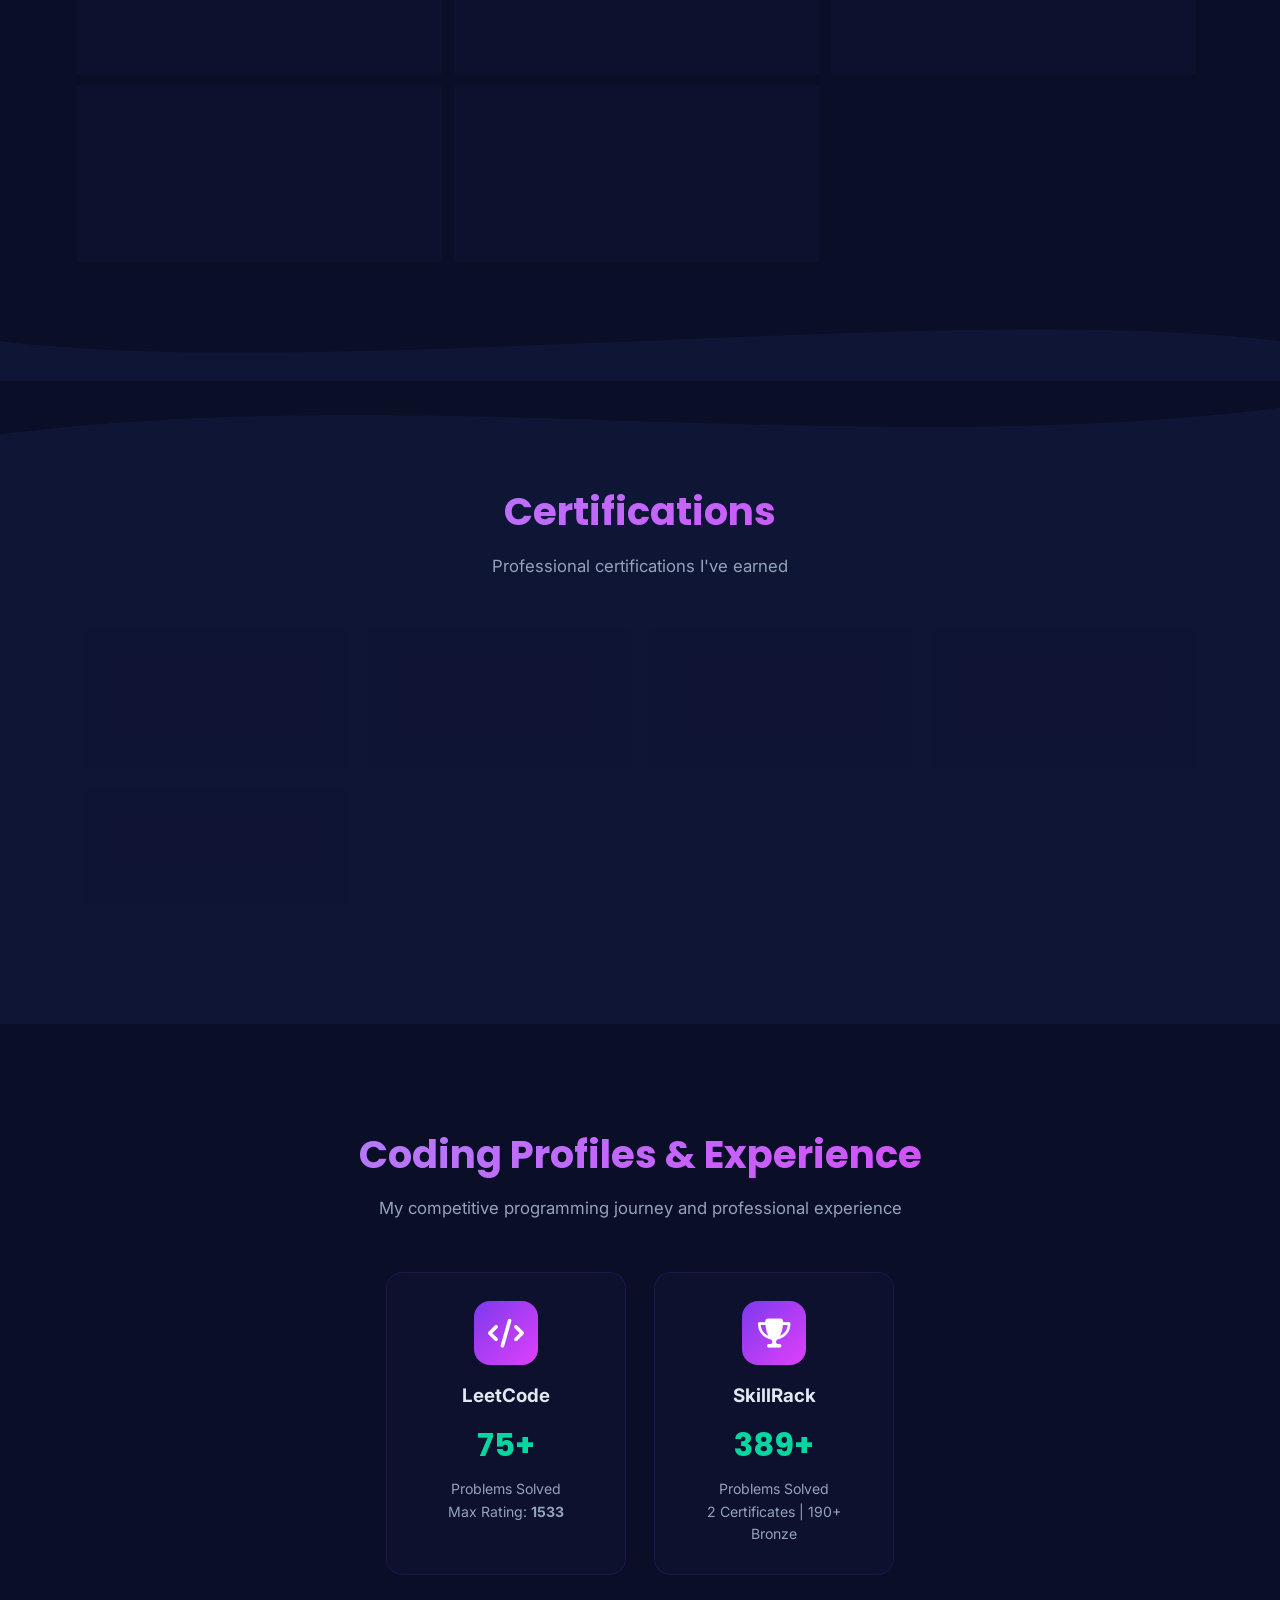
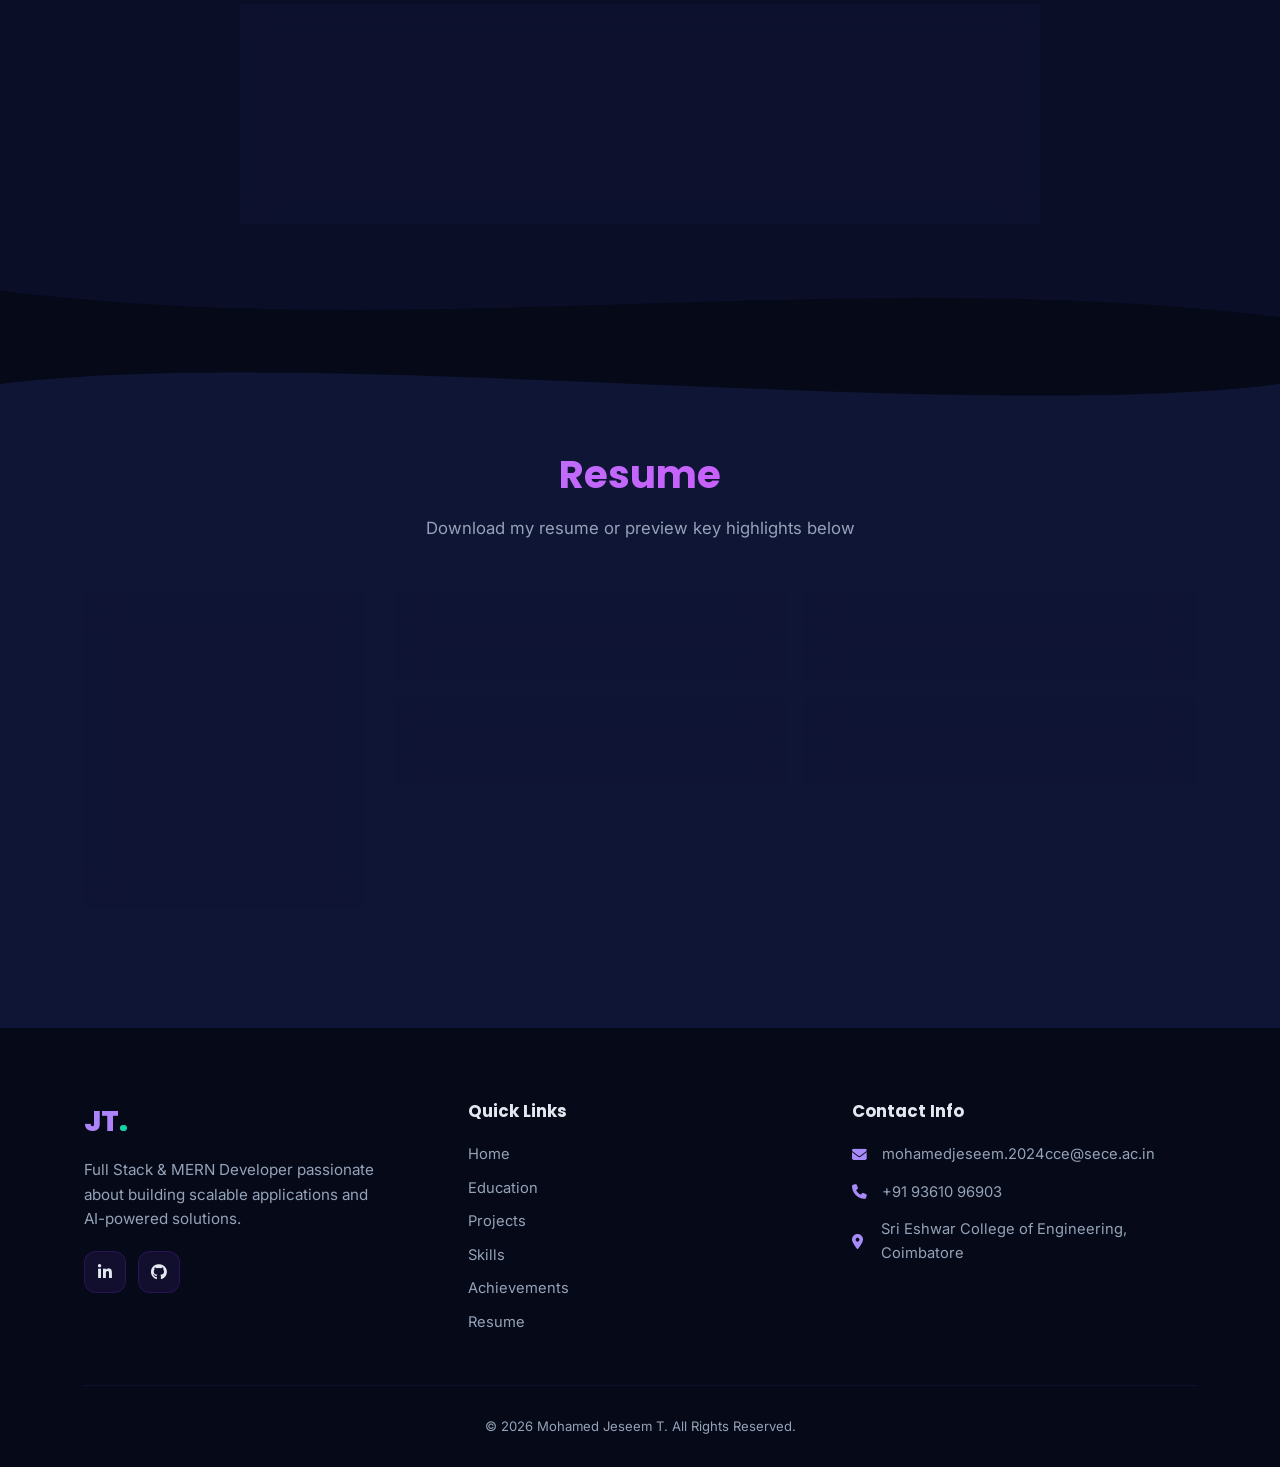
==== commit 72f5a6b4: "updated" ====
--- a/index.html
+++ b/index.html
@@ -1,1203 +1,540 @@
-<!DOCTYPE html>
+﻿<!DOCTYPE html>
 <html lang="en">
+
 <head>
     <meta charset="UTF-8">
     <meta name="viewport" content="width=device-width, initial-scale=1.0">
-    <title>Jeseem | Full Stack Developer</title>
+    <title>Mohamed Jeseem T | Full Stack Developer</title>
+    <meta name="description"
+        content="Portfolio of Mohamed Jeseem T - Full Stack Developer, MERN Stack expert, and AI enthusiast.">
     <link rel="stylesheet" href="https://cdnjs.cloudflare.com/ajax/libs/font-awesome/6.4.0/css/all.min.css">
-    <link href="https://fonts.googleapis.com/css2?family=Poppins:wght@300;400;500;600;700&family=Inter:wght@300;400;500;600&display=swap" rel="stylesheet">
-    <style>
-        :root {
-            --primary: #2563eb;
-            --primary-dark: #1d4ed8;
-            --secondary: #7c3aed;
-            --dark: #1f2937;
-            --darker: #111827;
-            --light: #f9fafb;
-            --gray: #6b7280;
-            --gray-light: #e5e7eb;
-            --success: #10b981;
-            --card-bg: rgba(255, 255, 255, 0.05);
-            --transition: all 0.3s ease;
-        }
-
-        * {
-            margin: 0;
-            padding: 0;
-            box-sizing: border-box;
-        }
-
-        html {
-            scroll-behavior: smooth;
-        }
-
-        body {
-            font-family: 'Inter', sans-serif;
-            line-height: 1.6;
-            color: var(--dark);
-            background-color: var(--light);
-            transition: var(--transition);
-        }
-
-        body.dark-mode {
-            background-color: var(--darker);
-            color: var(--light);
-        }
-
-        .container {
-            width: 90%;
-            max-width: 1200px;
-            margin: 0 auto;
-            padding: 0 20px;
-        }
-
-        /* Header & Navigation */
-        header {
-            background-color: rgba(255, 255, 255, 0.95);
-            box-shadow: 0 2px 10px rgba(0, 0, 0, 0.1);
-            position: fixed;
-            width: 100%;
-            top: 0;
-            z-index: 1000;
-            transition: var(--transition);
-        }
-
-        body.dark-mode header {
-            background-color: rgba(31, 41, 55, 0.95);
-            box-shadow: 0 2px 10px rgba(0, 0, 0, 0.3);
-        }
-
-        nav {
-            display: flex;
-            justify-content: space-between;
-            align-items: center;
-            padding: 20px 0;
-        }
-
-        .logo {
-            font-family: 'Poppins', sans-serif;
-            font-size: 1.8rem;
-            font-weight: 700;
-            color: var(--primary);
-            text-decoration: none;
-        }
-
-        .nav-links {
-            display: flex;
-            gap: 30px;
-        }
-
-        .nav-links a {
-            text-decoration: none;
-            color: var(--dark);
-            font-weight: 500;
-            transition: var(--transition);
-            position: relative;
-        }
-
-        body.dark-mode .nav-links a {
-            color: var(--light);
-        }
-
-        .nav-links a:hover {
-            color: var(--primary);
-        }
-
-        .nav-links a::after {
-            content: '';
-            position: absolute;
-            width: 0;
-            height: 2px;
-            background: var(--primary);
-            bottom: -5px;
-            left: 0;
-            transition: var(--transition);
-        }
-
-        .nav-links a:hover::after {
-            width: 100%;
-        }
-
-        .theme-toggle {
-            background: none;
-            border: none;
-            font-size: 1.2rem;
-            cursor: pointer;
-            color: var(--dark);
-            transition: var(--transition);
-        }
-
-        body.dark-mode .theme-toggle {
-            color: var(--light);
-        }
-
-        .menu-toggle {
-            display: none;
-            background: none;
-            border: none;
-            font-size: 1.5rem;
-            cursor: pointer;
-            color: var(--dark);
-        }
-
-        body.dark-mode .menu-toggle {
-            color: var(--light);
-        }
-
-        /* Hero Section */
-        .hero {
-            padding: 160px 0 100px;
-            display: flex;
-            align-items: center;
-            gap: 50px;
-        }
-
-        .hero-content {
-            flex: 1;
-        }
-
-        .hero-image {
-            flex: 1;
-            display: flex;
-            justify-content: center;
-        }
-
-        .profile-img {
-            width: 300px;
-            height: 300px;
-            border-radius: 50%;
-            object-fit: cover;
-            border: 5px solid var(--primary);
-            box-shadow: 0 10px 30px rgba(37, 99, 235, 0.2);
-            background-color: #f0f0f0;
-            display: flex;
-            align-items: center;
-            justify-content: center;
-            color: #666;
-            font-size: 1.2rem;
-        }
-
-        .profile-img-placeholder {
-            width: 100%;
-            height: 100%;
-            border-radius: 50%;
-            background: linear-gradient(135deg, #667eea 0%, #764ba2 100%);
-            display: flex;
-            align-items: center;
-            justify-content: center;
-            color: white;
-            font-size: 4rem;
-            font-weight: bold;
-        }
-
-        .hero h1 {
-            font-family: 'Poppins', sans-serif;
-            font-size: 3rem;
-            font-weight: 700;
-            line-height: 1.2;
-            margin-bottom: 15px;
-        }
-
-        .hero h1 span {
-            color: var(--primary);
-        }
-
-        .hero p {
-            font-size: 1.2rem;
-            color: var(--gray);
-            margin-bottom: 30px;
-            max-width: 600px;
-        }
-
-        body.dark-mode .hero p {
-            color: var(--gray-light);
-        }
-
-        .cta-buttons {
-            display: flex;
-            gap: 20px;
-            margin-top: 30px;
-        }
-
-        .btn {
-            padding: 12px 30px;
-            border-radius: 5px;
-            font-weight: 600;
-            text-decoration: none;
-            display: inline-block;
-            transition: var(--transition);
-            cursor: pointer;
-            border: none;
-            font-family: 'Inter', sans-serif;
-        }
-
-        .btn-primary {
-            background-color: var(--primary);
-            color: white;
-        }
-
-        .btn-primary:hover {
-            background-color: var(--primary-dark);
-            transform: translateY(-3px);
-            box-shadow: 0 10px 20px rgba(37, 99, 235, 0.2);
-        }
-
-        .btn-secondary {
-            background-color: transparent;
-            color: var(--primary);
-            border: 2px solid var(--primary);
-        }
-
-        .btn-secondary:hover {
-            background-color: rgba(37, 99, 235, 0.1);
-            transform: translateY(-3px);
-        }
-
-        /* Section Styles */
-        section {
-            padding: 100px 0;
-        }
-
-        .section-title {
-            font-family: 'Poppins', sans-serif;
-            font-size: 2.2rem;
-            font-weight: 700;
-            text-align: center;
-            margin-bottom: 20px;
-            position: relative;
-        }
-
-        .section-title::after {
-            content: '';
-            position: absolute;
-            width: 70px;
-            height: 4px;
-            background: var(--primary);
-            bottom: -10px;
-            left: 50%;
-            transform: translateX(-50%);
-            border-radius: 2px;
-        }
-
-        .section-subtitle {
-            text-align: center;
-            color: var(--gray);
-            font-size: 1.1rem;
-            max-width: 700px;
-            margin: 0 auto 50px;
-        }
-
-        body.dark-mode .section-subtitle {
-            color: var(--gray-light);
-        }
-
-        /* Cards */
-        .card {
-            background: white;
-            border-radius: 10px;
-            padding: 30px;
-            box-shadow: 0 5px 20px rgba(0, 0, 0, 0.08);
-            transition: var(--transition);
-            height: 100%;
-        }
-
-        body.dark-mode .card {
-            background: var(--card-bg);
-            backdrop-filter: blur(10px);
-            box-shadow: 0 5px 20px rgba(0, 0, 0, 0.2);
-        }
-
-        .card:hover {
-            transform: translateY(-10px);
-            box-shadow: 0 15px 30px rgba(0, 0, 0, 0.15);
-        }
-
-        /* Education Section */
-        .education-timeline {
-            position: relative;
-            max-width: 800px;
-            margin: 0 auto;
-        }
-
-        .education-timeline::before {
-            content: '';
-            position: absolute;
-            width: 4px;
-            background-color: var(--primary);
-            top: 0;
-            bottom: 0;
-            left: 50%;
-            transform: translateX(-50%);
-        }
-
-        .timeline-item {
-            padding: 20px 40px;
-            position: relative;
-            width: 50%;
-            box-sizing: border-box;
-        }
-
-        .timeline-item:nth-child(odd) {
-            left: 0;
-        }
-
-        .timeline-item:nth-child(even) {
-            left: 50%;
-        }
-
-        .timeline-content {
-            padding: 20px;
-            background: white;
-            border-radius: 10px;
-            box-shadow: 0 5px 15px rgba(0, 0, 0, 0.1);
-        }
-
-        body.dark-mode .timeline-content {
-            background: var(--card-bg);
-        }
-
-        .timeline-item:nth-child(odd) .timeline-content::after {
-            content: '';
-            position: absolute;
-            width: 20px;
-            height: 20px;
-            right: -10px;
-            background-color: white;
-            top: 30px;
-            border-radius: 50%;
-            z-index: 1;
-            border: 4px solid var(--primary);
-        }
-
-        body.dark-mode .timeline-item:nth-child(odd) .timeline-content::after {
-            background-color: var(--card-bg);
-        }
-
-        .timeline-item:nth-child(even) .timeline-content::after {
-            content: '';
-            position: absolute;
-            width: 20px;
-            height: 20px;
-            left: -10px;
-            background-color: white;
-            top: 30px;
-            border-radius: 50%;
-            z-index: 1;
-            border: 4px solid var(--primary);
-        }
-
-        body.dark-mode .timeline-item:nth-child(even) .timeline-content::after {
-            background-color: var(--card-bg);
-        }
-
-        .education-year {
-            display: inline-block;
-            background: var(--primary);
-            color: white;
-            padding: 5px 15px;
-            border-radius: 20px;
-            font-weight: 600;
-            margin-bottom: 10px;
-        }
-
-        /* Projects Section */
-        .projects-grid {
-            display: grid;
-            grid-template-columns: repeat(auto-fill, minmax(350px, 1fr));
-            gap: 30px;
-            margin-top: 50px;
-        }
-
-        .project-card {
-            overflow: hidden;
-        }
-
-        .project-image {
-            height: 200px;
-            width: 100%;
-            object-fit: cover;
-            border-radius: 10px 10px 0 0;
-        }
-
-        .project-tech {
-            display: flex;
-            flex-wrap: wrap;
-            gap: 10px;
-            margin: 15px 0;
-        }
-
-        .tech-tag {
-            background: rgba(37, 99, 235, 0.1);
-            color: var(--primary);
-            padding: 5px 10px;
-            border-radius: 20px;
-            font-size: 0.8rem;
-            font-weight: 600;
-        }
-
-        body.dark-mode .tech-tag {
-            background: rgba(37, 99, 235, 0.2);
-        }
-
-        .project-details-btn {
-            margin-top: 15px;
-            background: none;
-            border: none;
-            color: var(--primary);
-            font-weight: 600;
-            cursor: pointer;
-            display: flex;
-            align-items: center;
-            gap: 5px;
-            padding: 0;
-        }
-
-        .project-details-btn:hover {
-            text-decoration: underline;
-        }
-
-        .project-details {
-            max-height: 0;
-            overflow: hidden;
-            transition: max-height 0.5s ease;
-            margin-top: 15px;
-            border-top: 1px solid var(--gray-light);
-            padding-top: 15px;
-        }
-
-        body.dark-mode .project-details {
-            border-top: 1px solid rgba(255, 255, 255, 0.1);
-        }
-
-        .project-details.active {
-            max-height: 1000px;
-        }
-
-        /* Skills Section */
-        .skills-container {
-            display: grid;
-            grid-template-columns: repeat(auto-fill, minmax(250px, 1fr));
-            gap: 30px;
-            margin-top: 50px;
-        }
-
-        .skill-category h3 {
-            font-family: 'Poppins', sans-serif;
-            font-size: 1.3rem;
-            margin-bottom: 20px;
-            color: var(--primary);
-        }
-
-        .skill-item {
-            margin-bottom: 15px;
-        }
-
-        .skill-name {
-            display: flex;
-            justify-content: space-between;
-            margin-bottom: 5px;
-        }
-
-        .skill-bar {
-            height: 10px;
-            background: var(--gray-light);
-            border-radius: 5px;
-            overflow: hidden;
-        }
-
-        body.dark-mode .skill-bar {
-            background: rgba(255, 255, 255, 0.1);
-        }
-
-        .skill-progress {
-            height: 100%;
-            background: var(--primary);
-            border-radius: 5px;
-        }
-
-        /* Certifications */
-        .certifications-grid {
-            display: grid;
-            grid-template-columns: repeat(auto-fill, minmax(300px, 1fr));
-            gap: 25px;
-            margin-top: 50px;
-        }
-
-        .certification-card {
-            display: flex;
-            align-items: flex-start;
-            gap: 15px;
-        }
-
-        .cert-icon {
-            font-size: 2rem;
-            color: var(--primary);
-        }
-
-        /* Coding Profiles */
-        .coding-profiles {
-            display: flex;
-            justify-content: center;
-            flex-wrap: wrap;
-            gap: 30px;
-            margin-top: 50px;
-        }
-
-        .profile-card {
-            text-align: center;
-            width: 200px;
-        }
-
-        .profile-icon {
-            font-size: 3rem;
-            color: var(--primary);
-            margin-bottom: 15px;
-        }
-
-        .profile-stats {
-            font-size: 1.8rem;
-            font-weight: 700;
-            margin: 10px 0;
-            color: var(--primary);
-        }
-
-        /* Achievements */
-        .achievement-card {
-            text-align: center;
-            max-width: 600px;
-            margin: 50px auto 0;
-            padding: 30px;
-            position: relative;
-        }
-
-        .achievement-icon {
-            font-size: 3rem;
-            color: var(--success);
-            margin-bottom: 20px;
-        }
-
-        /* Internship */
-        .internship-card {
-            max-width: 800px;
-            margin: 50px auto 0;
-        }
-
-        /* Footer */
-        footer {
-            background-color: var(--dark);
-            color: white;
-            padding: 60px 0 30px;
-        }
-
-        body.dark-mode footer {
-            background-color: #0f172a;
-        }
-
-        .footer-content {
-            display: grid;
-            grid-template-columns: repeat(auto-fit, minmax(250px, 1fr));
-            gap: 40px;
-            margin-bottom: 40px;
-        }
-
-        .footer-logo {
-            font-family: 'Poppins', sans-serif;
-            font-size: 1.8rem;
-            font-weight: 700;
-            margin-bottom: 20px;
-            color: white;
-        }
-
-        .footer-links h3 {
-            font-family: 'Poppins', sans-serif;
-            margin-bottom: 20px;
-            font-size: 1.2rem;
-        }
-
-        .footer-links ul {
-            list-style: none;
-        }
-
-        .footer-links li {
-            margin-bottom: 10px;
-        }
-
-        .footer-links a {
-            color: #d1d5db;
-            text-decoration: none;
-            transition: var(--transition);
-        }
-
-        .footer-links a:hover {
-            color: white;
-        }
-
-        .contact-info {
-            display: flex;
-            align-items: center;
-            gap: 10px;
-            margin-bottom: 15px;
-            color: #d1d5db;
-        }
-
-        .social-icons {
-            display: flex;
-            gap: 15px;
-            margin-top: 20px;
-        }
-
-        .social-icons a {
-            display: flex;
-            align-items: center;
-            justify-content: center;
-            width: 40px;
-            height: 40px;
-            background: rgba(255, 255, 255, 0.1);
-            border-radius: 50%;
-            color: white;
-            text-decoration: none;
-            transition: var(--transition);
-        }
-
-        .social-icons a:hover {
-            background: var(--primary);
-            transform: translateY(-3px);
-        }
-
-        .copyright {
-            text-align: center;
-            padding-top: 30px;
-            border-top: 1px solid rgba(255, 255, 255, 0.1);
-            color: #9ca3af;
-            font-size: 0.9rem;
-        }
-
-        /* Responsive Design */
-        @media (max-width: 992px) {
-            .hero {
-                flex-direction: column;
-                text-align: center;
-                padding: 140px 0 80px;
-            }
-
-            .hero-content {
-                order: 2;
-            }
-
-            .hero-image {
-                order: 1;
-                margin-bottom: 40px;
-            }
-
-            .cta-buttons {
-                justify-content: center;
-            }
-
-            .education-timeline::before {
-                left: 31px;
-            }
-
-            .timeline-item {
-                width: 100%;
-                padding-left: 70px;
-                padding-right: 25px;
-            }
-
-            .timeline-item:nth-child(even) {
-                left: 0;
-            }
-
-            .timeline-item:nth-child(odd) .timeline-content::after {
-                left: -10px;
-                right: auto;
-            }
-        }
-
-        @media (max-width: 768px) {
-            .nav-links {
-                position: fixed;
-                top: 80px;
-                left: -100%;
-                flex-direction: column;
-                background-color: white;
-                width: 100%;
-                text-align: center;
-                padding: 20px;
-                box-shadow: 0 10px 15px rgba(0, 0, 0, 0.1);
-                transition: var(--transition);
-                z-index: 999;
-            }
-
-            body.dark-mode .nav-links {
-                background-color: var(--dark);
-            }
-
-            .nav-links.active {
-                left: 0;
-            }
-
-            .menu-toggle {
-                display: block;
-            }
-
-            .hero h1 {
-                font-size: 2.5rem;
-            }
-
-            .section-title {
-                font-size: 1.8rem;
-            }
-
-            .projects-grid {
-                grid-template-columns: 1fr;
-            }
-
-            .footer-content {
-                grid-template-columns: 1fr;
-                text-align: center;
-            }
-
-            .contact-info {
-                justify-content: center;
-            }
-
-            .social-icons {
-                justify-content: center;
-            }
-        }
-
-        @media (max-width: 576px) {
-            .hero h1 {
-                font-size: 2rem;
-            }
-
-            .profile-img {
-                width: 250px;
-                height: 250px;
-            }
-
-            .cta-buttons {
-                flex-direction: column;
-                align-items: center;
-            }
-
-            .btn {
-                width: 100%;
-                max-width: 250px;
-                text-align: center;
-            }
-        }
-    </style>
+    <link
+        href="https://fonts.googleapis.com/css2?family=Poppins:wght@300;400;500;600;700;800&family=Inter:wght@300;400;500;600&display=swap"
+        rel="stylesheet">
+    <link rel="stylesheet" href="styles.css">
 </head>
+
 <body>
-    <!-- Header & Navigation -->
-    <header>
+    <canvas id="particleCanvas"></canvas>
+
+    <header id="mainHeader">
         <div class="container">
             <nav>
-                <a href="#" class="logo">Jeseem</a>
+                <a href="#" class="logo">JT<span class="logo-dot">.</span></a>
                 <div class="nav-links" id="navLinks">
-                    <a href="#home">Home</a>
+                    <a href="#home" class="nav-active">Home</a>
                     <a href="#education">Education</a>
                     <a href="#projects">Projects</a>
                     <a href="#skills">Skills</a>
-                    <a href="#certifications">Certifications</a>
+                    <a href="#achievements">Achievements</a>
+                    <a href="#resume">Resume</a>
                     <a href="#contact">Contact</a>
                 </div>
-                <button class="theme-toggle" id="themeToggle">
-                    <i class="fas fa-moon"></i>
-                </button>
-                <button class="menu-toggle" id="menuToggle">
-                    <i class="fas fa-bars"></i>
-                </button>
+                <button class="menu-toggle" id="menuToggle"><i class="fas fa-bars"></i></button>
             </nav>
         </div>
     </header>
 
-    <!-- Hero Section -->
+    <!-- Hero -->
     <section class="hero" id="home">
-        <div class="container">
+        <div class="hero-glow hero-glow-1"></div>
+        <div class="hero-glow hero-glow-2"></div>
+        <div class="container hero-grid">
             <div class="hero-content">
-                <h1>Hi, I'm <span>Jeseem</span></h1>
-                <h2>Full Stack & Web Developer</h2>
-                <p>BE.CCE student at Sri Eshwar College of Engineering passionate about building scalable web applications, full-stack development, and creating innovative software solutions.</p>
+                <div class="hero-badge"><span class="pulse-dot"></span> Available for opportunities</div>
+                <h1>Hi, I'm <span class="neon-text">Mohamed Jeseem T</span></h1>
+                <p class="hero-role">I'm a <span id="typingText"></span><span class="cursor-blink">|</span></p>
+                <p class="hero-desc">BE.CCE student at Sri Eshwar College of Engineering passionate about building
+                    scalable web applications, AI-powered solutions, and innovative software products.</p>
                 <div class="cta-buttons">
-                    <a href="#projects" class="btn btn-primary">View My Work</a>
-                    <a href="#contact" class="btn btn-secondary">Contact Me</a>
+                    <a href="#projects" class="btn btn-glow"><i class="fas fa-rocket"></i> View My Work</a>
+                    <a href="#contact" class="btn btn-outline"><i class="fas fa-envelope"></i> Contact Me</a>
+                </div>
+                <div class="hero-stats">
+                    <div class="stat-item"><span class="stat-num" data-target="5">0</span>+<br><small>Projects</small>
+                    </div>
+                    <div class="stat-item"><span class="stat-num" data-target="1000">0</span>+<br><small>Problems
+                            Solved</small></div>
+                    <div class="stat-item"><span class="stat-num"
+                            data-target="5">0</span>+<br><small>Certifications</small></div>
                 </div>
             </div>
             <div class="hero-image">
-                <div class="profile-img">
-                    <div class="profile-img-placeholder">
-                           <img src="jeseem.jpeg" alt="Jeseem" style="width: 100%; height: 100%; border-radius: 50%; object-fit: cover;">
-                    </div>
-                </div>
-            </div>
-        </div>
-    </section>
-
-    <!-- Education Section -->
-    <section id="education">
-        <div class="container">
-            <h2 class="section-title">Education</h2>
-            <p class="section-subtitle">My academic journey and achievements</p>
-            
-            <div class="education-timeline">
-                <div class="timeline-item">
-                    <div class="timeline-content card">
-                        <span class="education-year">2024 - 2028</span>
+                <div class="img-ring"><img src="jeseem2.jpeg" alt="Mohamed Jeseem T" class="profile-img"></div>
+                <div class="floating-badge badge-1"><i class="fab fa-react"></i></div>
+                <div class="floating-badge badge-2"><i class="fab fa-node-js"></i></div>
+                <div class="floating-badge badge-3"><i class="fab fa-python"></i></div>
+            </div>
+        </div>
+        <div class="section-wave"><svg viewBox="0 0 1440 120" preserveAspectRatio="none">
+                <path d="M0,60 C360,120 1080,0 1440,60 L1440,120 L0,120 Z" fill="var(--bg-section)" />
+            </svg></div>
+    </section>
+
+    <!-- Education -->
+    <section id="education" class="section-alt">
+        <div class="container">
+            <h2 class="section-title reveal-el">Education</h2>
+            <p class="section-sub reveal-el">My academic journey and achievements</p>
+            <div class="timeline">
+                <div class="tl-item reveal-el">
+                    <div class="tl-dot"></div>
+                    <div class="glass-card tl-card">
+                        <span class="badge-pill">2024 - 2028</span>
                         <h3>BE. Computer and Communication Engineering</h3>
                         <h4>Sri Eshwar College of Engineering</h4>
-                        <p>Current CGPA: <strong>8.23</strong></p>
-                        <p>Pursuing my degree with focus on software development, web technologies, data structures, algorithms, and communication systems.</p>
-                    </div>
-                </div>
-                <div class="timeline-item">
-                    <div class="timeline-content card">
-                        <span class="education-year">2023 - 2024</span>
+                        <p>Current CGPA: <strong>8.16</strong> (III Semester)</p>
+                    </div>
+                </div>
+                <div class="tl-item reveal-el">
+                    <div class="tl-dot"></div>
+                    <div class="glass-card tl-card">
+                        <span class="badge-pill">2023 - 2024</span>
                         <h3>Higher Secondary Certificate (HSC)</h3>
                         <h4>Good Shepherd Matriculation School</h4>
                         <p>Percentage: <strong>85%</strong></p>
-                        <p>Completed with focus on Mathematics, Physics, and Chemistry.</p>
-                    </div>
-                </div>
-                <div class="timeline-item">
-                    <div class="timeline-content card">
-                        <span class="education-year">2021 - 2022</span>
+                    </div>
+                </div>
+                <div class="tl-item reveal-el">
+                    <div class="tl-dot"></div>
+                    <div class="glass-card tl-card">
+                        <span class="badge-pill">2021 - 2022</span>
                         <h3>Secondary School Leaving Certificate (SSLC)</h3>
                         <h4>Oxford Matriculation School</h4>
-                        <p>Percentage: <strong>78.8%</strong></p>
-                        <p>Foundation in core subjects with excellent performance in Mathematics and Science.</p>
-                    </div>
-                </div>
-            </div>
-        </div>
-    </section>
-
-    <!-- Projects Section -->
-    <section id="projects" style="background-color: #f8fafc;">
-        <div class="container">
-            <h2 class="section-title">Projects</h2>
-            <p class="section-subtitle">Some of my recent work and projects</p>
-            
+                        <p>Percentage: <strong>79%</strong></p>
+                    </div>
+                </div>
+            </div>
+        </div>
+        <div class="section-wave wave-flip"><svg viewBox="0 0 1440 120" preserveAspectRatio="none">
+                <path d="M0,60 C360,0 1080,120 1440,60 L1440,120 L0,120 Z" fill="var(--bg-main)" />
+            </svg></div>
+    </section>
+
+    <!-- Projects -->
+    <section id="projects">
+        <div class="container">
+            <h2 class="section-title reveal-el">Projects</h2>
+            <p class="section-sub reveal-el">Featured projects showcasing my technical expertise</p>
             <div class="projects-grid">
-                <div class="project-card card">
-                    <img src="https://images.unsplash.com/photo-1551288049-bebda4e38f71?ixlib=rb-4.0.3&ixid=M3wxMjA3fDB8MHxwaG90by1wYWdlfHx8fGVufDB8fHx8fA%3D%3D&auto=format&fit=crop&w=1170&q=80" alt="Smart Job Portal" class="project-image">
-                    <h3>HireFlow - Smart Job Portal & ATS</h3>
-                    <p>A MERN stack–based smart job portal and applicant tracking system that connects recruiters and job seekers through secure authentication, role-based access, job posting, resume uploads, and real-time application tracking.</p>
-                    <div class="project-tech">
-                        <span class="tech-tag">MongoDB</span>
-                        <span class="tech-tag">Express.js</span>
-                        <span class="tech-tag">React.js</span>
-                        <span class="tech-tag">Node.js</span>
-                        <span class="tech-tag">JWT Auth</span>
-                        <span class="tech-tag">REST API</span>
-                    </div>
-                    <button class="project-details-btn" onclick="toggleProjectDetails('project1')">
-                        <i class="fas fa-chevron-down"></i> More About This Project
-                    </button>
-                    <div class="project-details" id="project1-details">
-                        <p><strong>HireFlow</strong> is a full-stack web application built using the MERN stack that streamlines the recruitment process for companies and job seekers. The platform provides a centralized system where recruiters can post jobs, manage applications, and track candidate status, while job seekers can search and apply for jobs efficiently.</p>
-                        <p>The system supports role-based access control with three user roles: Admin, Recruiter, and Job Seeker. Recruiters must be approved by the Admin before posting jobs, ensuring authenticity and platform trust. Job seekers can upload resumes, apply for jobs, and track application status in real time.</p>
-                        <p>HireFlow includes features such as secure authentication using JWT, resume upload and parsing, advanced job search with filters, application status tracking, and dashboard analytics for recruiters and admins. Email notifications keep users informed about application updates and approvals.</p>
-                        <p>This project is designed to reflect real-world enterprise recruitment systems, demonstrating strong backend architecture, secure APIs, and scalable full-stack development practices.</p>
-                    </div>
-                </div>
-                
-                <div class="project-card card">
-                    <img src="https://images.unsplash.com/photo-1551650975-87deedd944c3?ixlib=rb-4.0.3&ixid=M3wxMjA3fDB8MHxwaG90by1wYWdlfHx8fGVufDB8fHx8fA%3D%3D&auto=format&fit=crop&w=1074&q=80" alt="MERN Stack Development" class="project-image">
-                    <h3>MERN Stack Web Applications</h3>
-                    <p>Full-stack web applications developed during my campus internship using MongoDB, Express.js, React.js, and Node.js.</p>
-                    <div class="project-tech">
-                        <span class="tech-tag">MongoDB</span>
-                        <span class="tech-tag">Express.js</span>
-                        <span class="tech-tag">React.js</span>
-                        <span class="tech-tag">Node.js</span>
-                        <span class="tech-tag">REST API</span>
-                        <span class="tech-tag">Authentication</span>
-                    </div>
-                    <p><strong>Experience:</strong> Hands-on practical experience in building complete web applications with authentication, databases, and responsive UI.</p>
-                </div>
-                
-                <div class="project-card card">
-                    <img src="https://images.unsplash.com/photo-1559757148-5c350d0d3c56?ixlib=rb-4.0.3&ixid=M3wxMjA3fDB8MHxwaG90by1wYWdlfHx8fGVufDB8fHx8fA%3D%3D&auto=format&fit=crop&w=1170&q=80" alt="Skin Cancer Detection" class="project-image">
-                    <h3>Skin Cancer Detection</h3>
-                    <p>A web application that uses deep learning to analyze skin images and identify potential cancerous lesions with a user-friendly interface.</p>
-                    <div class="project-tech">
-                        <span class="tech-tag">Python</span>
-                        <span class="tech-tag">Deep Learning</span>
-                        <span class="tech-tag">Flask</span>
-                        <span class="tech-tag">HTML/CSS</span>
-                        <span class="tech-tag">JavaScript</span>
-                    </div>
-                    <p><strong>Features:</strong> Image upload/capture, Benign/Malignant prediction, Responsive design</p>
-                </div>
-            </div>
-        </div>
-    </section>
-
-    <!-- Skills Section -->
-    <section id="skills">
-        <div class="container">
-            <h2 class="section-title">Skills & Technologies</h2>
-            <p class="section-subtitle">My technical expertise across different domains</p>
-            
-            <div class="skills-container">
-                <div class="skill-category card">
-                    <h3>Programming Languages</h3>
-                    <div class="skill-item">
-                        <div class="skill-name">
-                            <span>C / C++</span>
-                            <span>90%</span>
+                <div class="glass-card project-card reveal-el">
+                    <div class="proj-img-wrap">
+                        <img src="https://images.unsplash.com/photo-1576091160399-112ba8d25d1d?auto=format&fit=crop&w=600&q=80"
+                            alt="AI Medical Assistant" loading="lazy">
+                        <div class="proj-overlay"><a href="#" class="proj-link"><i
+                                    class="fas fa-external-link-alt"></i></a></div>
+                        <span class="proj-date">January 2026</span>
+                    </div>
+                    <div class="proj-body">
+                        <h3>AI Medical Assistant</h3>
+                        <p>Full-stack AI-powered healthcare assistant with prescription scanning (OCR), symptom
+                            analysis, and smart recommendations.</p>
+                        <div class="tags">
+                            <span>ReactJS</span><span>Node.js</span><span>Express.js</span><span>MongoDB</span><span>Tesseract
+                                OCR</span><span>Gemini AI</span>
                         </div>
-                        <div class="skill-bar">
-                            <div class="skill-progress" style="width: 90%"></div>
+                    </div>
+                </div>
+                <div class="glass-card project-card reveal-el">
+                    <div class="proj-img-wrap">
+                        <img src="https://images.unsplash.com/photo-1532996122724-e3c354a0b15b?auto=format&fit=crop&w=600&q=80"
+                            alt="Campus Waste Management" loading="lazy">
+                        <div class="proj-overlay"><a href="#" class="proj-link"><i
+                                    class="fas fa-external-link-alt"></i></a></div>
+                        <span class="proj-date">March 2026</span>
+                    </div>
+                    <div class="proj-body">
+                        <h3>Campus Waste Management System</h3>
+                        <p>Smart waste reporting and monitoring platform with image-based waste classification and live
+                            location tracking.</p>
+                        <div class="tags">
+                            <span>ReactJS</span><span>Node.js</span><span>MongoDB</span><span>YOLOv8</span><span>Roboflow</span><span>Google
+                                Maps API</span>
                         </div>
                     </div>
-                    <div class="skill-item">
-                        <div class="skill-name">
-                            <span>Python</span>
-                            <span>85%</span>
+                </div>
+                <div class="glass-card project-card reveal-el">
+                    <div class="proj-img-wrap">
+                        <img src="https://images.unsplash.com/photo-1559757148-5c350d0d3c56?auto=format&fit=crop&w=600&q=80"
+                            alt="Skin Cancer Detection" loading="lazy">
+                        <div class="proj-overlay"><a href="#" class="proj-link"><i
+                                    class="fas fa-external-link-alt"></i></a></div>
+                        <span class="proj-date">December 2025</span>
+                    </div>
+                    <div class="proj-body">
+                        <h3>Skin Cancer Detection System</h3>
+                        <p>AI-based image classification using Deep Learning to detect skin cancer from dermoscopic
+                            images with real-time prediction.</p>
+                        <div class="tags">
+                            <span>Python</span><span>PyTorch</span><span>HuggingFace</span><span>OpenCV</span><span>FastAPI</span>
                         </div>
-                        <div class="skill-bar">
-                            <div class="skill-progress" style="width: 85%"></div>
+                    </div>
+                </div>
+                <div class="glass-card project-card reveal-el">
+                    <div class="proj-img-wrap">
+                        <img src="https://images.unsplash.com/photo-1551288049-bebda4e38f71?auto=format&fit=crop&w=600&q=80"
+                            alt="HireFlow" loading="lazy">
+                        <div class="proj-overlay"><a href="#" class="proj-link"><i
+                                    class="fas fa-external-link-alt"></i></a></div>
+                        <span class="proj-date">2025</span>
+                    </div>
+                    <div class="proj-body">
+                        <h3>HireFlow - Smart Job Portal & ATS</h3>
+                        <p>MERN stack smart job portal and applicant tracking system with secure auth and real-time
+                            tracking.</p>
+                        <div class="tags">
+                            <span>MongoDB</span><span>Express.js</span><span>React.js</span><span>Node.js</span><span>JWT
+                                Auth</span>
                         </div>
                     </div>
-                    <div class="skill-item">
-                        <div class="skill-name">
-                            <span>Java</span>
-                            <span>80%</span>
-                        </div>
-                        <div class="skill-bar">
-                            <div class="skill-progress" style="width: 80%"></div>
-                        </div>
-                    </div>
-                    <div class="skill-item">
-                        <div class="skill-name">
-                            <span>JavaScript</span>
-                            <span>88%</span>
-                        </div>
-                        <div class="skill-bar">
-                            <div class="skill-progress" style="width: 88%"></div>
-                        </div>
-                    </div>
-                </div>
-                
-                <div class="skill-category card">
-                    <h3>Web Development</h3>
-                    <div class="skill-item">
-                        <div class="skill-name">
-                            <span>HTML / CSS</span>
-                            <span>92%</span>
-                        </div>
-                        <div class="skill-bar">
-                            <div class="skill-progress" style="width: 92%"></div>
-                        </div>
-                    </div>
-                    <div class="skill-item">
-                        <div class="skill-name">
-                            <span>React.js</span>
-                            <span>85%</span>
-                        </div>
-                        <div class="skill-bar">
-                            <div class="skill-progress" style="width: 85%"></div>
-                        </div>
-                    </div>
-                    <div class="skill-item">
-                        <div class="skill-name">
-                            <span>Express.js / Node.js</span>
-                            <span>82%</span>
-                        </div>
-                        <div class="skill-bar">
-                            <div class="skill-progress" style="width: 82%"></div>
-                        </div>
-                    </div>
-                    <div class="skill-item">
-                        <div class="skill-name">
-                            <span>MongoDB</span>
-                            <span>80%</span>
-                        </div>
-                        <div class="skill-bar">
-                            <div class="skill-progress" style="width: 80%"></div>
-                        </div>
-                    </div>
-                </div>
-                
-                <div class="skill-category card">
-                    <h3>Tools & Concepts</h3>
-                    <div class="skill-item">
-                        <div class="skill-name">
-                            <span>Data Structures & Algorithms</span>
-                            <span>90%</span>
-                        </div>
-                        <div class="skill-bar">
-                            <div class="skill-progress" style="width: 90%"></div>
-                        </div>
-                    </div>
-                    <div class="skill-item">
-                        <div class="skill-name">
-                            <span>Git & GitHub</span>
-                            <span>88%</span>
-                        </div>
-                        <div class="skill-bar">
-                            <div class="skill-progress" style="width: 88%"></div>
-                        </div>
-                    </div>
-                    <div class="skill-item">
-                        <div class="skill-name">
-                            <span>VS Code / IntelliJ</span>
-                            <span>95%</span>
-                        </div>
-                        <div class="skill-bar">
-                            <div class="skill-progress" style="width: 95%"></div>
-                        </div>
-                    </div>
-                    <div class="skill-item">
-                        <div class="skill-name">
-                            <span>REST APIs</span>
-                            <span>85%</span>
-                        </div>
-                        <div class="skill-bar">
-                            <div class="skill-progress" style="width: 85%"></div>
-                        </div>
-                    </div>
-                </div>
-            </div>
-        </div>
-    </section>
-
-    <!-- Certifications Section -->
-    <section id="certifications" style="background-color: #f8fafc;">
-        <div class="container">
-            <h2 class="section-title">Certifications</h2>
-            <p class="section-subtitle">Professional certifications I've earned</p>
-            
-            <div class="certifications-grid">
-                <div class="certification-card card">
-                    <div class="cert-icon">
-                        <i class="fab fa-html5"></i>
-                    </div>
-                    <div>
-                        <h3>HTML & CSS</h3>
-                        <p>SoloLearn</p>
-                        <p>Completed comprehensive course covering modern HTML5 and CSS3 techniques</p>
-                    </div>
-                </div>
-                
-                <div class="certification-card card">
-                    <div class="cert-icon">
-                        <i class="fas fa-code"></i>
-                    </div>
-                    <div>
-                        <h3>C Programming</h3>
-                        <p>Hands-On Course</p>
-                        <p>Practical C programming with focus on problem-solving and algorithms</p>
-                    </div>
-                </div>
-                
-                <div class="certification-card card">
-                    <div class="cert-icon">
-                        <i class="fab fa-python"></i>
-                    </div>
-                    <div>
-                        <h3>Python Fundamentals</h3>
-                        <p>Infosys Springboard</p>
-                        <p>Core Python programming concepts and applications</p>
-                    </div>
-                </div>
-                
-                <div class="certification-card card">
-                    <div class="cert-icon">
-                        <i class="fas fa-sitemap"></i>
-                    </div>
-                    <div>
-                        <h3>Data Structures</h3>
-                        <p>Udemy</p>
-                        <p>Comprehensive data structures course with implementation in C++</p>
-                    </div>
-                </div>
-                
-                <div class="certification-card card">
-                    <div class="cert-icon">
-                        <i class="fab fa-java"></i>
-                    </div>
-                    <div>
-                        <h3>Java Programming</h3>
-                        <p>SkillRack & Scaler</p>
-                        <p>Object-oriented programming and Java development fundamentals</p>
-                    </div>
-                </div>
-            </div>
-        </div>
-    </section>
-
-    <!-- Coding Profiles & Internship -->
+                </div>
+                <div class="glass-card project-card reveal-el">
+                    <div class="proj-img-wrap">
+                        <img src="https://images.unsplash.com/photo-1558618666-fcd25c85f82e?auto=format&fit=crop&w=600&q=80"
+                            alt="Wheels to Watts" loading="lazy">
+                        <div class="proj-overlay"><a href="#" class="proj-link"><i
+                                    class="fas fa-external-link-alt"></i></a></div>
+                        <span class="proj-date">2025</span>
+                    </div>
+                    <div class="proj-body">
+                        <h3>Wheels to Watts</h3>
+                        <p>A system that converts mechanical energy from bicycle motion into electrical energy for
+                            charging devices and powering LEDs.</p>
+                        <div class="tags"><span>Dynamo</span><span>Voltage Regulator</span><span>Battery
+                                Storage</span><span>IoT</span><span>Circuit Design</span></div>
+                        <button class="btn-details" onclick="openModal('wheelsModal')"><i
+                                class="fas fa-info-circle"></i> More Details</button>
+                    </div>
+                </div>
+            </div>
+        </div>
+        <div class="section-wave"><svg viewBox="0 0 1440 120" preserveAspectRatio="none">
+                <path d="M0,40 C480,120 960,0 1440,80 L1440,120 L0,120 Z" fill="var(--bg-section)" />
+            </svg></div>
+    </section>
+
+    <!-- Skills -->
+    <section id="skills" class="section-alt">
+        <div class="container">
+            <h2 class="section-title reveal-el">Skills & Technologies</h2>
+            <p class="section-sub reveal-el">My technical expertise across different domains</p>
+            <div class="skills-grid">
+                <div class="glass-card skill-group reveal-el">
+                    <h3><i class="fas fa-code"></i> Programming Languages</h3>
+                    <div class="ring-grid">
+                        <div class="ring-item"><svg class="ring-svg" viewBox="0 0 120 120">
+                                <circle class="ring-bg" cx="60" cy="60" r="52" />
+                                <circle class="ring-fill" cx="60" cy="60" r="52" data-pct="90" />
+                            </svg><span class="ring-label">C/C++</span><span class="ring-pct">90%</span></div>
+                        <div class="ring-item"><svg class="ring-svg" viewBox="0 0 120 120">
+                                <circle class="ring-bg" cx="60" cy="60" r="52" />
+                                <circle class="ring-fill" cx="60" cy="60" r="52" data-pct="85" />
+                            </svg><span class="ring-label">Python</span><span class="ring-pct">85%</span></div>
+                        <div class="ring-item"><svg class="ring-svg" viewBox="0 0 120 120">
+                                <circle class="ring-bg" cx="60" cy="60" r="52" />
+                                <circle class="ring-fill" cx="60" cy="60" r="52" data-pct="80" />
+                            </svg><span class="ring-label">Java</span><span class="ring-pct">80%</span></div>
+                        <div class="ring-item"><svg class="ring-svg" viewBox="0 0 120 120">
+                                <circle class="ring-bg" cx="60" cy="60" r="52" />
+                                <circle class="ring-fill" cx="60" cy="60" r="52" data-pct="88" />
+                            </svg><span class="ring-label">JavaScript</span><span class="ring-pct">88%</span></div>
+                    </div>
+                </div>
+                <div class="glass-card skill-group reveal-el">
+                    <h3><i class="fas fa-globe"></i> Frontend</h3>
+                    <div class="ring-grid">
+                        <div class="ring-item"><svg class="ring-svg" viewBox="0 0 120 120">
+                                <circle class="ring-bg" cx="60" cy="60" r="52" />
+                                <circle class="ring-fill" cx="60" cy="60" r="52" data-pct="92" />
+                            </svg><span class="ring-label">HTML/CSS</span><span class="ring-pct">92%</span></div>
+                        <div class="ring-item"><svg class="ring-svg" viewBox="0 0 120 120">
+                                <circle class="ring-bg" cx="60" cy="60" r="52" />
+                                <circle class="ring-fill" cx="60" cy="60" r="52" data-pct="85" />
+                            </svg><span class="ring-label">React.js</span><span class="ring-pct">85%</span></div>
+                        <div class="ring-item"><svg class="ring-svg" viewBox="0 0 120 120">
+                                <circle class="ring-bg" cx="60" cy="60" r="52" />
+                                <circle class="ring-fill" cx="60" cy="60" r="52" data-pct="82" />
+                            </svg><span class="ring-label">Tailwind</span><span class="ring-pct">82%</span></div>
+                        <div class="ring-item"><svg class="ring-svg" viewBox="0 0 120 120">
+                                <circle class="ring-bg" cx="60" cy="60" r="52" />
+                                <circle class="ring-fill" cx="60" cy="60" r="52" data-pct="88" />
+                            </svg><span class="ring-label">ES6+</span><span class="ring-pct">88%</span></div>
+                    </div>
+                </div>
+                <div class="glass-card skill-group reveal-el">
+                    <h3><i class="fas fa-server"></i> Backend & Database</h3>
+                    <div class="ring-grid">
+                        <div class="ring-item"><svg class="ring-svg" viewBox="0 0 120 120">
+                                <circle class="ring-bg" cx="60" cy="60" r="52" />
+                                <circle class="ring-fill" cx="60" cy="60" r="52" data-pct="85" />
+                            </svg><span class="ring-label">Node/Express</span><span class="ring-pct">85%</span></div>
+                        <div class="ring-item"><svg class="ring-svg" viewBox="0 0 120 120">
+                                <circle class="ring-bg" cx="60" cy="60" r="52" />
+                                <circle class="ring-fill" cx="60" cy="60" r="52" data-pct="82" />
+                            </svg><span class="ring-label">MongoDB</span><span class="ring-pct">82%</span></div>
+                        <div class="ring-item"><svg class="ring-svg" viewBox="0 0 120 120">
+                                <circle class="ring-bg" cx="60" cy="60" r="52" />
+                                <circle class="ring-fill" cx="60" cy="60" r="52" data-pct="75" />
+                            </svg><span class="ring-label">MySQL</span><span class="ring-pct">75%</span></div>
+                        <div class="ring-item"><svg class="ring-svg" viewBox="0 0 120 120">
+                                <circle class="ring-bg" cx="60" cy="60" r="52" />
+                                <circle class="ring-fill" cx="60" cy="60" r="52" data-pct="88" />
+                            </svg><span class="ring-label">REST APIs</span><span class="ring-pct">88%</span></div>
+                    </div>
+                </div>
+                <div class="glass-card skill-group reveal-el">
+                    <h3><i class="fas fa-tools"></i> Tools & Concepts</h3>
+                    <div class="ring-grid">
+                        <div class="ring-item"><svg class="ring-svg" viewBox="0 0 120 120">
+                                <circle class="ring-bg" cx="60" cy="60" r="52" />
+                                <circle class="ring-fill" cx="60" cy="60" r="52" data-pct="88" />
+                            </svg><span class="ring-label">Git/GitHub</span><span class="ring-pct">88%</span></div>
+                        <div class="ring-item"><svg class="ring-svg" viewBox="0 0 120 120">
+                                <circle class="ring-bg" cx="60" cy="60" r="52" />
+                                <circle class="ring-fill" cx="60" cy="60" r="52" data-pct="95" />
+                            </svg><span class="ring-label">VS Code</span><span class="ring-pct">95%</span></div>
+                        <div class="ring-item"><svg class="ring-svg" viewBox="0 0 120 120">
+                                <circle class="ring-bg" cx="60" cy="60" r="52" />
+                                <circle class="ring-fill" cx="60" cy="60" r="52" data-pct="90" />
+                            </svg><span class="ring-label">DSA/OOP</span><span class="ring-pct">90%</span></div>
+                        <div class="ring-item"><svg class="ring-svg" viewBox="0 0 120 120">
+                                <circle class="ring-bg" cx="60" cy="60" r="52" />
+                                <circle class="ring-fill" cx="60" cy="60" r="52" data-pct="78" />
+                            </svg><span class="ring-label">AWS/Vercel</span><span class="ring-pct">78%</span></div>
+                    </div>
+                </div>
+            </div>
+        </div>
+        <div class="section-wave wave-flip"><svg viewBox="0 0 1440 120" preserveAspectRatio="none">
+                <path d="M0,80 C480,0 960,120 1440,40 L1440,120 L0,120 Z" fill="var(--bg-main)" />
+            </svg></div>
+    </section>
+
+    <!-- Achievements -->
+    <section id="achievements">
+        <div class="container">
+            <h2 class="section-title reveal-el">Achievements</h2>
+            <p class="section-sub reveal-el">Recognitions and milestones in my journey</p>
+            <div class="ach-grid">
+                <div class="glass-card ach-card reveal-el">
+                    <div class="ach-icon gold"><i class="fas fa-trophy"></i></div>
+                    <div>
+                        <h4>Finalist at National Startup 2.0</h4>
+                        <p>Recognized for presenting an innovative startup solution at the national level.</p><span
+                            class="ach-year">2026</span>
+                    </div>
+                </div>
+                <div class="glass-card ach-card reveal-el">
+                    <div class="ach-icon purple"><i class="fas fa-medal"></i></div>
+                    <div>
+                        <h4>Finalist - Proto-Thon National Hackathon</h4>
+                        <p>Demonstrated strong problem-solving and rapid development skills.</p><span
+                            class="ach-year">2026</span>
+                    </div>
+                </div>
+                <div class="glass-card ach-card reveal-el">
+                    <div class="ach-icon cyan"><i class="fas fa-lightbulb"></i></div>
+                    <div>
+                        <h4>Finalist - Pals Innovah Hackathon</h4>
+                        <p>Presented innovative and impactful solution at national level hackathon.</p><span
+                            class="ach-year">2026</span>
+                    </div>
+                </div>
+                <div class="glass-card ach-card reveal-el">
+                    <div class="ach-icon green"><i class="fas fa-rocket"></i></div>
+                    <div>
+                        <h4>Finalist - Global TN Startup</h4>
+                        <p>Showcased entrepreneurial vision and scalable innovation.</p><span
+                            class="ach-year">2026</span>
+                    </div>
+                </div>
+                <div class="glass-card ach-card reveal-el">
+                    <div class="ach-icon gold"><i class="fas fa-award"></i></div>
+                    <div>
+                        <h4>Runner-Up at Creathon</h4>
+                        <p>Awarded for creativity, technical excellence, and impactful solution design.</p><span
+                            class="ach-year">2025</span>
+                    </div>
+                </div>
+            </div>
+        </div>
+        <div class="section-wave"><svg viewBox="0 0 1440 120" preserveAspectRatio="none">
+                <path d="M0,60 C360,120 1080,0 1440,60 L1440,120 L0,120 Z" fill="var(--bg-section)" />
+            </svg></div>
+    </section>
+
+    <!-- Certifications -->
+    <section id="certifications" class="section-alt">
+        <div class="container">
+            <h2 class="section-title reveal-el">Certifications</h2>
+            <p class="section-sub reveal-el">Professional certifications I've earned</p>
+            <div class="cert-grid">
+                <div class="glass-card cert-card reveal-el">
+                    <div class="cert-icon"><i class="fab fa-html5"></i></div>
+                    <div>
+                        <h3>HTML & CSS</h3><span class="cert-prov">SoloLearn</span><span class="cert-yr">2024</span>
+                    </div>
+                </div>
+                <div class="glass-card cert-card reveal-el">
+                    <div class="cert-icon"><i class="fas fa-code"></i></div>
+                    <div>
+                        <h3>C Programming (Hands-On)</h3><span class="cert-prov">Hands-On Course</span><span
+                            class="cert-yr">2024</span>
+                    </div>
+                </div>
+                <div class="glass-card cert-card reveal-el">
+                    <div class="cert-icon"><i class="fab fa-python"></i></div>
+                    <div>
+                        <h3>Python Fundamentals</h3><span class="cert-prov">Infosys Springboard</span><span
+                            class="cert-yr">2025</span>
+                    </div>
+                </div>
+                <div class="glass-card cert-card reveal-el">
+                    <div class="cert-icon"><i class="fas fa-sitemap"></i></div>
+                    <div>
+                        <h3>Data Structures & Algorithms</h3><span class="cert-prov">Udemy</span><span
+                            class="cert-yr">2025</span>
+                    </div>
+                </div>
+                <div class="glass-card cert-card reveal-el">
+                    <div class="cert-icon"><i class="fab fa-java"></i></div>
+                    <div>
+                        <h3>Java Programming</h3><span class="cert-prov">SkillRack & Scaler</span><span
+                            class="cert-yr">2025</span>
+                    </div>
+                </div>
+            </div>
+        </div>
+        <div class="section-wave wave-flip"><svg viewBox="0 0 1440 120" preserveAspectRatio="none">
+                <path d="M0,80 C480,0 960,120 1440,40 L1440,120 L0,120 Z" fill="var(--bg-main)" />
+            </svg></div>
+    </section>
+
+    <!-- Coding Profiles -->
     <section id="coding">
         <div class="container">
-            <h2 class="section-title">Coding Profiles & Internship</h2>
-            <p class="section-subtitle">My competitive programming journey and professional experience</p>
-            
-            <div class="coding-profiles">
-                <div class="profile-card card">
-                    <div class="profile-icon">
-                        <i class="fas fa-code"></i>
-                    </div>
+            <h2 class="section-title reveal-el">Coding Profiles & Experience</h2>
+            <p class="section-sub reveal-el">My competitive programming journey and professional experience</p>
+            <div class="profiles-row">
+                <div class="glass-card profile-card reveal-el">
+                    <div class="prof-icon"><i class="fas fa-code"></i></div>
                     <h3>LeetCode</h3>
-                    <div class="profile-stats">160+</div>
+                    <div class="prof-stat"><span class="stat-num" data-target="165">0</span>+</div>
                     <p>Problems Solved</p>
-                    <p>Global Rank: 1,147,814</p>
-                </div>
-                
-                <div class="profile-card card">
-                    <div class="profile-icon">
-                        <i class="fas fa-trophy"></i>
-                    </div>
+                    <p>Max Rating: <strong>1533</strong></p>
+                </div>
+                <div class="glass-card profile-card reveal-el">
+                    <div class="prof-icon"><i class="fas fa-trophy"></i></div>
                     <h3>SkillRack</h3>
-                    <div class="profile-stats">850+</div>
+                    <div class="prof-stat"><span class="stat-num" data-target="850">0</span>+</div>
                     <p>Problems Solved</p>
                     <p>2 Certificates | 190+ Bronze</p>
                 </div>
             </div>
-            
-            <div class="achievement-card card">
-                <div class="achievement-icon">
-                    <i class="fas fa-award"></i>
-                </div>
-                <h3>National-Level Startup Ideathon Finalist</h3>
-                <p>Selected as a finalist in a national-level startup competition, showcasing innovative problem-solving and entrepreneurial thinking.</p>
-            </div>
-            
-            <div class="internship-card card">
-                <h3>Campus Internship - MERN Stack Development</h3>
-                <p>Completed a comprehensive campus internship focused on full-stack web development using the MERN stack (MongoDB, Express.js, React.js, Node.js).</p>
-                <div class="project-tech" style="margin-top: 20px;">
-                    <span class="tech-tag">MongoDB</span>
-                    <span class="tech-tag">Express.js</span>
-                    <span class="tech-tag">React.js</span>
-                    <span class="tech-tag">Node.js</span>
-                    <span class="tech-tag">Full-Stack Development</span>
-                    <span class="tech-tag">REST APIs</span>
-                    <span class="tech-tag">JWT Authentication</span>
-                </div>
-                <p style="margin-top: 20px;"><strong>Key Experience:</strong> Developed complete web applications from frontend to backend, implemented user authentication, database design, and responsive UI components.</p>
-            </div>
-        </div>
-    </section>
-
-    <!-- Contact Section -->
+            <div class="glass-card intern-card reveal-el">
+                <h3><i class="fas fa-briefcase"></i> Campus Internship — MERN Stack Developer <span
+                        class="intern-yr">2025</span></h3>
+                <p>Worked on full-stack web application development using MERN stack, building responsive frontend
+                    interfaces and scalable backend APIs. Contributed to database design, authentication systems, and
+                    REST API integration.</p>
+                <div class="tags">
+                    <span>MongoDB</span><span>Express.js</span><span>React.js</span><span>Node.js</span><span>Git</span><span>REST
+                        APIs</span>
+                </div>
+            </div>
+        </div>
+        <div class="section-wave"><svg viewBox="0 0 1440 120" preserveAspectRatio="none">
+                <path d="M0,40 C480,120 960,0 1440,80 L1440,120 L0,120 Z" fill="var(--bg-footer)" />
+            </svg></div>
+    </section>
+
+    <!-- Resume -->
+    <section id="resume" class="section-alt">
+        <div class="container">
+            <h2 class="section-title reveal-el">Resume</h2>
+            <p class="section-sub reveal-el">Download my resume or preview key highlights below</p>
+            <div class="resume-wrapper reveal-el">
+                <div class="glass-card resume-hero-card">
+                    <div class="resume-icon"><i class="fas fa-file-pdf"></i></div>
+                    <h3>Mohamed Jeseem T</h3>
+                    <p>Full Stack & MERN Developer</p>
+                    <a href="jeseem_resume_mainnn.pdf" download class="btn btn-glow resume-btn"><i
+                            class="fas fa-download"></i>
+                        Download Resume</a>
+                </div>
+                <div class="resume-highlights">
+                    <div class="glass-card resume-card reveal-el">
+                        <div class="resume-card-icon"><i class="fas fa-graduation-cap"></i></div>
+                        <h4>Education</h4>
+                        <p>BE.CCE at Sri Eshwar College of Engineering — CGPA: 8.16</p>
+                    </div>
+                    <div class="glass-card resume-card reveal-el">
+                        <div class="resume-card-icon"><i class="fas fa-laptop-code"></i></div>
+                        <h4>Skills</h4>
+                        <p>React, Node.js, MongoDB, Python, PyTorch, REST APIs, Git</p>
+                    </div>
+                    <div class="glass-card resume-card reveal-el">
+                        <div class="resume-card-icon"><i class="fas fa-briefcase"></i></div>
+                        <h4>Experience</h4>
+                        <p>Campus Internship — MERN Stack Developer (2025)</p>
+                    </div>
+                    <div class="glass-card resume-card reveal-el">
+                        <div class="resume-card-icon"><i class="fas fa-trophy"></i></div>
+                        <h4>Achievements</h4>
+                        <p>5+ National Hackathon Finals & Startup Awards</p>
+                    </div>
+                </div>
+            </div>
+        </div>
+        <div class="section-wave wave-flip"><svg viewBox="0 0 1440 120" preserveAspectRatio="none">
+                <path d="M0,60 C360,0 1080,120 1440,60 L1440,120 L0,120 Z" fill="var(--bg-footer)" />
+            </svg></div>
+    </section>
+
+    <!-- Project Detail Modal -->
+    <div class="modal-overlay" id="wheelsModal">
+        <div class="modal-content glass-card">
+            <button class="modal-close" onclick="closeModal('wheelsModal')">&times;</button>
+            <div class="modal-header">
+                <div class="modal-icon"><i class="fas fa-bicycle"></i></div>
+                <h2>Wheels to Watts</h2>
+            </div>
+            <div class="modal-body">
+                <p>Wheels to Watts is a system that converts mechanical energy from bicycle motion into electrical
+                    energy. It uses a dynamo, voltage regulator, and battery storage to generate stable power for
+                    charging devices like mobile phones and powering LEDs.</p>
+                <h4>Key Features</h4>
+                <ul>
+                    <li><i class="fas fa-check-circle"></i> Dynamo-based energy harvesting from bicycle wheel rotation
+                    </li>
+                    <li><i class="fas fa-check-circle"></i> Voltage regulator circuit for stable 5V output</li>
+                    <li><i class="fas fa-check-circle"></i> Rechargeable battery storage system</li>
+                    <li><i class="fas fa-check-circle"></i> USB charging port for mobile devices</li>
+                    <li><i class="fas fa-check-circle"></i> LED lighting powered by pedal energy</li>
+                    <li><i class="fas fa-check-circle"></i> Eco-friendly and sustainable power solution</li>
+                </ul>
+                <div class="modal-tags"><span>Dynamo</span><span>Voltage Regulator</span><span>Battery
+                        Storage</span><span>IoT</span><span>Circuit Design</span></div>
+            </div>
+        </div>
+    </div>
+
+    <!-- Footer -->
     <footer id="contact">
         <div class="container">
-            <div class="footer-content">
+            <div class="footer-grid">
                 <div>
-                    <div class="footer-logo">Jeseem</div>
-                    <p>Full Stack & Web Developer passionate about building scalable applications and innovative software solutions.</p>
+                    <div class="footer-logo">JT<span class="logo-dot">.</span></div>
+                    <p class="footer-desc">Full Stack & MERN Developer passionate about building scalable applications
+                        and AI-powered solutions.</p>
                     <div class="social-icons">
-                        <a href="#"><i class="fab fa-linkedin-in"></i></a>
-                        <a href="#"><i class="fab fa-github"></i></a>
-                        <a href="#"><i class="fab fa-twitter"></i></a>
-                        <a href="#"><i class="fab fa-instagram"></i></a>
-                    </div>
-                </div>
-                
+                        <a href="https://www.linkedin.com/in/mohamed-jeseem-t-64402a389" target="_blank"
+                            aria-label="LinkedIn"><i class="fab fa-linkedin-in"></i></a>
+                        <a href="https://github.com/jeseemmoham" target="_blank" aria-label="GitHub"><i
+                                class="fab fa-github"></i></a>
+
+                    </div>
+                </div>
                 <div class="footer-links">
                     <h3>Quick Links</h3>
                     <ul>
@@ -1205,139 +542,24 @@
                         <li><a href="#education">Education</a></li>
                         <li><a href="#projects">Projects</a></li>
                         <li><a href="#skills">Skills</a></li>
-                        <li><a href="#certifications">Certifications</a></li>
+                        <li><a href="#achievements">Achievements</a></li>
+                        <li><a href="#resume">Resume</a></li>
                     </ul>
                 </div>
-                
                 <div class="footer-links">
                     <h3>Contact Info</h3>
-                    <div class="contact-info">
-                        <i class="fas fa-envelope"></i>
-                        <span>jeseemmoham345@gmail.com</span>
-                    </div>
-                    <div class="contact-info">
-                        <i class="fas fa-phone"></i>
-                        <span>+91 93610 96903</span>
-                    </div>
-                    <div class="contact-info">
-                        <i class="fas fa-map-marker-alt"></i>
-                        <span>Sri Eshwar College of Engineering, Coimbatore</span>
-                    </div>
-                </div>
-            </div>
-            
-            <div class="copyright">
-                <p>&copy; 2024 Jeseem. All Rights Reserved.</p>
-            </div>
+                    <div class="contact-row"><i
+                            class="fas fa-envelope"></i><span>mohamedjeseem.2024cce@sece.ac.in</span></div>
+                    <div class="contact-row"><i class="fas fa-phone"></i><span>+91 93610 96903</span></div>
+                    <div class="contact-row"><i class="fas fa-map-marker-alt"></i><span>Sri Eshwar College of
+                            Engineering, Coimbatore</span></div>
+                </div>
+            </div>
+            <div class="copyright">&copy; 2026 Mohamed Jeseem T. All Rights Reserved.</div>
         </div>
     </footer>
 
-    <script>
-        // Theme Toggle
-        const themeToggle = document.getElementById('themeToggle');
-        const themeIcon = themeToggle.querySelector('i');
-        
-        themeToggle.addEventListener('click', () => {
-            document.body.classList.toggle('dark-mode');
-            
-            if (document.body.classList.contains('dark-mode')) {
-                themeIcon.classList.remove('fa-moon');
-                themeIcon.classList.add('fa-sun');
-                localStorage.setItem('theme', 'dark');
-            } else {
-                themeIcon.classList.remove('fa-sun');
-                themeIcon.classList.add('fa-moon');
-                localStorage.setItem('theme', 'light');
-            }
-        });
-        
-        // Check for saved theme
-        if (localStorage.getItem('theme') === 'dark') {
-            document.body.classList.add('dark-mode');
-            themeIcon.classList.remove('fa-moon');
-            themeIcon.classList.add('fa-sun');
-        }
-        
-        // Mobile Menu Toggle
-        const menuToggle = document.getElementById('menuToggle');
-        const navLinks = document.getElementById('navLinks');
-        
-        menuToggle.addEventListener('click', () => {
-            navLinks.classList.toggle('active');
-            menuToggle.querySelector('i').classList.toggle('fa-times');
-            menuToggle.querySelector('i').classList.toggle('fa-bars');
-        });
-        
-        // Close mobile menu when clicking a link
-        document.querySelectorAll('.nav-links a').forEach(link => {
-            link.addEventListener('click', () => {
-                navLinks.classList.remove('active');
-                menuToggle.querySelector('i').classList.remove('fa-times');
-                menuToggle.querySelector('i').classList.add('fa-bars');
-            });
-        });
-        
-        // Smooth scrolling for anchor links
-        document.querySelectorAll('a[href^="#"]').forEach(anchor => {
-            anchor.addEventListener('click', function(e) {
-                e.preventDefault();
-                
-                const targetId = this.getAttribute('href');
-                if (targetId === '#') return;
-                
-                const targetElement = document.querySelector(targetId);
-                if (targetElement) {
-                    window.scrollTo({
-                        top: targetElement.offsetTop - 80,
-                        behavior: 'smooth'
-                    });
-                }
-            });
-        });
-        
-        // Add scroll effect to header
-        window.addEventListener('scroll', () => {
-            const header = document.querySelector('header');
-            if (window.scrollY > 100) {
-                header.style.boxShadow = '0 5px 20px rgba(0, 0, 0, 0.1)';
-                if (document.body.classList.contains('dark-mode')) {
-                    header.style.boxShadow = '0 5px 20px rgba(0, 0, 0, 0.3)';
-                }
-            } else {
-                header.style.boxShadow = '0 2px 10px rgba(0, 0, 0, 0.1)';
-                if (document.body.classList.contains('dark-mode')) {
-                    header.style.boxShadow = '0 2px 10px rgba(0, 0, 0, 0.3)';
-                }
-            }
-        });
-        
-        // Project details toggle function
-        function toggleProjectDetails(projectId) {
-            const detailsElement = document.getElementById(projectId + '-details');
-            const button = document.querySelector(`[onclick="toggleProjectDetails('${projectId}')"]`);
-            const icon = button.querySelector('i');
-            
-            detailsElement.classList.toggle('active');
-            
-            if (detailsElement.classList.contains('active')) {
-                icon.classList.remove('fa-chevron-down');
-                icon.classList.add('fa-chevron-up');
-                button.innerHTML = '<i class="fas fa-chevron-up"></i> Show Less';
-            } else {
-                icon.classList.remove('fa-chevron-up');
-                icon.classList.add('fa-chevron-down');
-                button.innerHTML = '<i class="fas fa-chevron-down"></i> More About This Project';
-            }
-        }
-        
-        // Initialize project details as collapsed
-        document.addEventListener('DOMContentLoaded', function() {
-            // All project details start collapsed
-            const projectDetails = document.querySelectorAll('.project-details');
-            projectDetails.forEach(detail => {
-                detail.style.maxHeight = '0';
-            });
-        });
-    </script>
+    <script src="script.js"></script>
 </body>
+
 </html>
--- a/styles.css
+++ b/styles.css
@@ -0,0 +1,1467 @@
+/* ===== VARIABLES ===== */
+:root {
+    --bg-main: #0a0e27;
+    --bg-section: #0f1535;
+    --bg-footer: #060918;
+    --bg-glass: rgba(15, 21, 53, 0.6);
+    --border-glass: rgba(124, 58, 237, 0.15);
+    --primary: #7c3aed;
+    --primary-light: #a78bfa;
+    --secondary: #06d6a0;
+    --accent: #e040fb;
+    --cyan: #22d3ee;
+    --text: #e2e8f0;
+    --text-dim: #94a3b8;
+    --gold: #f59e0b;
+    --radius: 16px;
+    --transition: all 0.4s cubic-bezier(0.4, 0, 0.2, 1);
+}
+
+/* ===== RESET ===== */
+*,
+*::before,
+*::after {
+    margin: 0;
+    padding: 0;
+    box-sizing: border-box;
+}
+
+html {
+    scroll-behavior: smooth;
+}
+
+body {
+    font-family: 'Inter', sans-serif;
+    background: var(--bg-main);
+    color: var(--text);
+    line-height: 1.6;
+    overflow-x: hidden;
+}
+
+a {
+    text-decoration: none;
+    color: inherit;
+}
+
+ul {
+    list-style: none;
+}
+
+img {
+    max-width: 100%;
+    display: block;
+}
+
+/* ===== CANVAS ===== */
+#particleCanvas {
+    position: fixed;
+    top: 0;
+    left: 0;
+    width: 100%;
+    height: 100%;
+    z-index: 0;
+    pointer-events: none;
+}
+
+/* ===== CONTAINER ===== */
+.container {
+    width: 90%;
+    max-width: 1200px;
+    margin: 0 auto;
+    padding: 0 20px;
+}
+
+/* ===== SCROLLBAR ===== */
+::-webkit-scrollbar {
+    width: 6px;
+}
+
+::-webkit-scrollbar-track {
+    background: var(--bg-main);
+}
+
+::-webkit-scrollbar-thumb {
+    background: linear-gradient(180deg, var(--primary), var(--accent));
+    border-radius: 6px;
+}
+
+/* ===== GLASS CARD ===== */
+.glass-card {
+    background: var(--bg-glass);
+    backdrop-filter: blur(16px);
+    -webkit-backdrop-filter: blur(16px);
+    border: 1px solid var(--border-glass);
+    border-radius: var(--radius);
+    transition: var(--transition);
+}
+
+.glass-card:hover {
+    border-color: rgba(124, 58, 237, 0.4);
+    box-shadow: 0 8px 32px rgba(124, 58, 237, 0.15);
+    transform: translateY(-4px);
+}
+
+/* ===== HEADER ===== */
+header {
+    position: fixed;
+    top: 0;
+    width: 100%;
+    z-index: 100;
+    background: rgba(10, 14, 39, 0.7);
+    backdrop-filter: blur(20px);
+    -webkit-backdrop-filter: blur(20px);
+    border-bottom: 1px solid rgba(124, 58, 237, 0.1);
+    transition: var(--transition);
+}
+
+header.scrolled {
+    box-shadow: 0 4px 30px rgba(124, 58, 237, 0.1);
+}
+
+nav {
+    display: flex;
+    justify-content: space-between;
+    align-items: center;
+    padding: 16px 0;
+}
+
+.logo {
+    font-family: 'Poppins', sans-serif;
+    font-size: 1.8rem;
+    font-weight: 800;
+    background: linear-gradient(135deg, var(--primary), var(--accent));
+    -webkit-background-clip: text;
+    -webkit-text-fill-color: transparent;
+    background-clip: text;
+}
+
+.logo-dot {
+    -webkit-text-fill-color: var(--secondary);
+}
+
+.nav-links {
+    display: flex;
+    gap: 28px;
+    align-items: center;
+}
+
+.nav-links a {
+    color: var(--text-dim);
+    font-weight: 500;
+    font-size: 0.92rem;
+    transition: var(--transition);
+    position: relative;
+    padding: 4px 0;
+}
+
+.nav-links a:hover,
+.nav-links a.nav-active {
+    color: #fff;
+}
+
+.nav-links a::after {
+    content: '';
+    position: absolute;
+    bottom: -4px;
+    left: 0;
+    width: 0;
+    height: 2px;
+    background: linear-gradient(90deg, var(--primary), var(--accent));
+    border-radius: 2px;
+    transition: var(--transition);
+}
+
+.nav-links a:hover::after,
+.nav-links a.nav-active::after {
+    width: 100%;
+}
+
+.menu-toggle {
+    display: none;
+    background: none;
+    border: none;
+    color: var(--text);
+    font-size: 1.4rem;
+    cursor: pointer;
+}
+
+/* ===== HERO ===== */
+.hero {
+    min-height: 100vh;
+    display: flex;
+    align-items: center;
+    position: relative;
+    padding: 120px 0 0;
+    overflow: hidden;
+}
+
+.hero-glow {
+    position: absolute;
+    border-radius: 50%;
+    filter: blur(120px);
+    opacity: 0.3;
+    z-index: 0;
+}
+
+.hero-glow-1 {
+    width: 500px;
+    height: 500px;
+    background: var(--primary);
+    top: -10%;
+    right: -5%;
+    animation: floatGlow 8s ease-in-out infinite;
+}
+
+.hero-glow-2 {
+    width: 400px;
+    height: 400px;
+    background: var(--accent);
+    bottom: 10%;
+    left: -8%;
+    animation: floatGlow 10s ease-in-out infinite reverse;
+}
+
+@keyframes floatGlow {
+
+    0%,
+    100% {
+        transform: translate(0, 0)
+    }
+
+    50% {
+        transform: translate(30px, -30px)
+    }
+}
+
+.hero-grid {
+    display: flex;
+    align-items: center;
+    gap: 60px;
+    position: relative;
+    z-index: 1;
+}
+
+.hero-content {
+    flex: 1;
+}
+
+.hero-image {
+    flex: 1;
+    display: flex;
+    justify-content: center;
+    position: relative;
+}
+
+.hero-badge {
+    display: inline-flex;
+    align-items: center;
+    gap: 10px;
+    background: rgba(6, 214, 160, 0.1);
+    border: 1px solid rgba(6, 214, 160, 0.3);
+    padding: 8px 20px;
+    border-radius: 30px;
+    font-size: 0.85rem;
+    font-weight: 600;
+    color: var(--secondary);
+    margin-bottom: 20px;
+}
+
+.pulse-dot {
+    width: 8px;
+    height: 8px;
+    background: var(--secondary);
+    border-radius: 50%;
+    display: inline-block;
+    animation: pulseDot 2s infinite;
+}
+
+@keyframes pulseDot {
+
+    0%,
+    100% {
+        box-shadow: 0 0 0 0 rgba(6, 214, 160, 0.4)
+    }
+
+    50% {
+        box-shadow: 0 0 0 8px rgba(6, 214, 160, 0)
+    }
+}
+
+.hero h1 {
+    font-family: 'Poppins', sans-serif;
+    font-size: 3.4rem;
+    font-weight: 800;
+    line-height: 1.15;
+    margin-bottom: 12px;
+}
+
+.neon-text {
+    background: linear-gradient(135deg, var(--primary-light), var(--accent), var(--cyan));
+    background-size: 200% auto;
+    -webkit-background-clip: text;
+    -webkit-text-fill-color: transparent;
+    background-clip: text;
+    animation: gradShift 4s ease infinite;
+}
+
+@keyframes gradShift {
+    0% {
+        background-position: 0% 50%
+    }
+
+    50% {
+        background-position: 100% 50%
+    }
+
+    100% {
+        background-position: 0% 50%
+    }
+}
+
+.hero-role {
+    font-family: 'Poppins', sans-serif;
+    font-size: 1.4rem;
+    color: var(--text-dim);
+    margin-bottom: 16px;
+    font-weight: 500;
+    min-height: 2em;
+}
+
+.hero-role span {
+    color: var(--secondary);
+}
+
+.cursor-blink {
+    animation: blink 1s step-end infinite;
+    color: var(--secondary);
+    font-weight: 300;
+}
+
+@keyframes blink {
+    50% {
+        opacity: 0
+    }
+}
+
+.hero-desc {
+    color: var(--text-dim);
+    font-size: 1.05rem;
+    max-width: 540px;
+    line-height: 1.8;
+    margin-bottom: 10px;
+}
+
+/* CTA */
+.cta-buttons {
+    display: flex;
+    gap: 16px;
+    margin-top: 24px;
+}
+
+.btn {
+    padding: 14px 32px;
+    border-radius: 12px;
+    font-weight: 600;
+    font-size: 0.95rem;
+    display: inline-flex;
+    align-items: center;
+    gap: 8px;
+    cursor: pointer;
+    border: none;
+    font-family: 'Inter', sans-serif;
+    transition: var(--transition);
+}
+
+.btn-glow {
+    background: linear-gradient(135deg, var(--primary), var(--accent));
+    color: #fff;
+    box-shadow: 0 4px 20px rgba(124, 58, 237, 0.4);
+}
+
+.btn-glow:hover {
+    transform: translateY(-3px);
+    box-shadow: 0 8px 30px rgba(124, 58, 237, 0.6);
+}
+
+.btn-outline {
+    background: transparent;
+    color: var(--primary-light);
+    border: 2px solid var(--primary);
+    backdrop-filter: blur(4px);
+}
+
+.btn-outline:hover {
+    background: rgba(124, 58, 237, 0.1);
+    transform: translateY(-3px);
+}
+
+/* Hero Stats */
+.hero-stats {
+    display: flex;
+    gap: 32px;
+    margin-top: 40px;
+    padding-top: 24px;
+    border-top: 1px solid rgba(124, 58, 237, 0.2);
+}
+
+.stat-item {
+    text-align: center;
+}
+
+.stat-item .stat-num {
+    font-family: 'Poppins', sans-serif;
+    font-size: 2rem;
+    font-weight: 700;
+    color: var(--secondary);
+}
+
+.stat-item small {
+    font-size: 0.8rem;
+    color: var(--text-dim);
+}
+
+/* Profile Image */
+.img-ring {
+    position: relative;
+    width: 300px;
+    height: 300px;
+    border-radius: 50%;
+    padding: 6px;
+    background: linear-gradient(135deg, var(--primary), var(--accent), var(--secondary));
+    background-size: 200% auto;
+    animation: gradShift 4s ease infinite;
+}
+
+.profile-img {
+    width: 100%;
+    height: 100%;
+    border-radius: 50%;
+    object-fit: cover;
+    border: 4px solid var(--bg-main);
+}
+
+.floating-badge {
+    position: absolute;
+    width: 50px;
+    height: 50px;
+    border-radius: 14px;
+    display: flex;
+    align-items: center;
+    justify-content: center;
+    background: var(--bg-glass);
+    backdrop-filter: blur(10px);
+    border: 1px solid var(--border-glass);
+    font-size: 1.4rem;
+    animation: floatBadge 4s ease-in-out infinite;
+}
+
+.badge-1 {
+    top: 10%;
+    right: -10%;
+    color: #61dafb;
+    animation-delay: 0s;
+}
+
+.badge-2 {
+    bottom: 10%;
+    right: -5%;
+    color: #68a063;
+    animation-delay: 1s;
+}
+
+.badge-3 {
+    top: 40%;
+    left: -12%;
+    color: #3776ab;
+    animation-delay: 2s;
+}
+
+@keyframes floatBadge {
+
+    0%,
+    100% {
+        transform: translateY(0)
+    }
+
+    50% {
+        transform: translateY(-12px)
+    }
+}
+
+/* ===== SECTION WAVE ===== */
+.section-wave {
+    position: absolute;
+    bottom: 0;
+    left: 0;
+    width: 100%;
+    line-height: 0;
+    z-index: 2;
+}
+
+.section-wave svg {
+    width: 100%;
+    height: 80px;
+}
+
+.wave-flip {
+    bottom: auto;
+    top: 0;
+    transform: rotate(180deg);
+}
+
+section {
+    position: relative;
+    padding: 100px 0 120px;
+    z-index: 1;
+}
+
+.section-alt {
+    background: var(--bg-section);
+}
+
+/* ===== SECTION TITLES ===== */
+.section-title {
+    font-family: 'Poppins', sans-serif;
+    font-size: 2.4rem;
+    font-weight: 700;
+    text-align: center;
+    margin-bottom: 10px;
+    background: linear-gradient(135deg, var(--primary-light), var(--accent));
+    -webkit-background-clip: text;
+    -webkit-text-fill-color: transparent;
+    background-clip: text;
+}
+
+.section-sub {
+    text-align: center;
+    color: var(--text-dim);
+    font-size: 1.05rem;
+    max-width: 600px;
+    margin: 0 auto 50px;
+}
+
+/* ===== TIMELINE ===== */
+.timeline {
+    position: relative;
+    max-width: 800px;
+    margin: 0 auto;
+    padding-left: 40px;
+}
+
+.timeline::before {
+    content: '';
+    position: absolute;
+    top: 0;
+    bottom: 0;
+    left: 20px;
+    width: 2px;
+    background: linear-gradient(180deg, var(--primary), var(--accent));
+}
+
+.tl-item {
+    position: relative;
+    margin-bottom: 30px;
+}
+
+.tl-dot {
+    position: absolute;
+    left: -28px;
+    top: 24px;
+    width: 16px;
+    height: 16px;
+    border-radius: 50%;
+    background: var(--primary);
+    box-shadow: 0 0 0 4px var(--bg-section), 0 0 16px rgba(124, 58, 237, 0.5);
+}
+
+.tl-card {
+    padding: 24px;
+}
+
+.tl-card h3 {
+    font-family: 'Poppins', sans-serif;
+    font-size: 1.1rem;
+    margin-bottom: 4px;
+}
+
+.tl-card h4 {
+    color: var(--text-dim);
+    font-weight: 500;
+    font-size: 0.95rem;
+    margin-bottom: 8px;
+}
+
+.tl-card p {
+    color: var(--text-dim);
+    font-size: 0.95rem;
+}
+
+.badge-pill {
+    display: inline-block;
+    background: linear-gradient(135deg, var(--primary), var(--accent));
+    color: #fff;
+    padding: 4px 16px;
+    border-radius: 20px;
+    font-size: 0.82rem;
+    font-weight: 600;
+    margin-bottom: 12px;
+}
+
+/* ===== PROJECTS ===== */
+.projects-grid {
+    display: grid;
+    grid-template-columns: repeat(auto-fill, minmax(320px, 1fr));
+    gap: 28px;
+}
+
+.project-card {
+    padding: 0;
+    overflow: hidden;
+}
+
+.proj-img-wrap {
+    position: relative;
+    height: 200px;
+    overflow: hidden;
+}
+
+.proj-img-wrap img {
+    width: 100%;
+    height: 100%;
+    object-fit: cover;
+    transition: transform 0.6s ease;
+}
+
+.project-card:hover .proj-img-wrap img {
+    transform: scale(1.08);
+}
+
+.proj-overlay {
+    position: absolute;
+    inset: 0;
+    background: rgba(124, 58, 237, 0.6);
+    display: flex;
+    align-items: center;
+    justify-content: center;
+    opacity: 0;
+    transition: var(--transition);
+}
+
+.project-card:hover .proj-overlay {
+    opacity: 1;
+}
+
+.proj-link {
+    width: 50px;
+    height: 50px;
+    border-radius: 50%;
+    background: #fff;
+    display: flex;
+    align-items: center;
+    justify-content: center;
+    color: var(--primary);
+    font-size: 1.1rem;
+    transition: var(--transition);
+    transform: scale(0.8);
+}
+
+.project-card:hover .proj-link {
+    transform: scale(1);
+}
+
+.proj-date {
+    position: absolute;
+    top: 12px;
+    right: 12px;
+    background: linear-gradient(135deg, var(--primary), var(--accent));
+    color: #fff;
+    padding: 4px 14px;
+    border-radius: 20px;
+    font-size: 0.78rem;
+    font-weight: 600;
+    z-index: 2;
+}
+
+.proj-body {
+    padding: 22px;
+}
+
+.proj-body h3 {
+    font-family: 'Poppins', sans-serif;
+    font-size: 1.12rem;
+    margin-bottom: 8px;
+}
+
+.proj-body p {
+    color: var(--text-dim);
+    font-size: 0.92rem;
+    line-height: 1.7;
+}
+
+.tags {
+    display: flex;
+    flex-wrap: wrap;
+    gap: 6px;
+    margin-top: 14px;
+}
+
+.tags span {
+    background: rgba(124, 58, 237, 0.12);
+    color: var(--primary-light);
+    padding: 4px 12px;
+    border-radius: 20px;
+    font-size: 0.76rem;
+    font-weight: 600;
+    border: 1px solid rgba(124, 58, 237, 0.2);
+    transition: var(--transition);
+}
+
+.tags span:hover {
+    background: var(--primary);
+    color: #fff;
+}
+
+/* ===== SKILLS (rings) ===== */
+.skills-grid {
+    display: grid;
+    grid-template-columns: repeat(auto-fill, minmax(280px, 1fr));
+    gap: 28px;
+}
+
+.skill-group {
+    padding: 28px;
+}
+
+.skill-group h3 {
+    font-family: 'Poppins', sans-serif;
+    font-size: 1.1rem;
+    margin-bottom: 20px;
+    background: linear-gradient(135deg, var(--primary-light), var(--secondary));
+    -webkit-background-clip: text;
+    -webkit-text-fill-color: transparent;
+    background-clip: text;
+    display: flex;
+    align-items: center;
+    gap: 10px;
+}
+
+.skill-group h3 i {
+    -webkit-text-fill-color: var(--primary-light);
+    font-size: 1rem;
+}
+
+.ring-grid {
+    display: grid;
+    grid-template-columns: repeat(2, 1fr);
+    gap: 20px;
+}
+
+.ring-item {
+    text-align: center;
+}
+
+.ring-svg {
+    width: 80px;
+    height: 80px;
+    transform: rotate(-90deg);
+}
+
+.ring-bg {
+    fill: none;
+    stroke: rgba(124, 58, 237, 0.15);
+    stroke-width: 8;
+}
+
+.ring-fill {
+    fill: none;
+    stroke: url(#ringGrad);
+    stroke-width: 8;
+    stroke-linecap: round;
+    stroke-dasharray: 326.73;
+    stroke-dashoffset: 326.73;
+    transition: stroke-dashoffset 1.5s cubic-bezier(0.4, 0, 0.2, 1);
+}
+
+.ring-label {
+    display: block;
+    font-size: 0.78rem;
+    color: var(--text-dim);
+    margin-top: 6px;
+}
+
+.ring-pct {
+    display: block;
+    font-size: 0.85rem;
+    font-weight: 700;
+    color: var(--primary-light);
+}
+
+/* ===== ACHIEVEMENTS ===== */
+.ach-grid {
+    display: grid;
+    grid-template-columns: repeat(auto-fill, minmax(340px, 1fr));
+    gap: 20px;
+}
+
+.ach-card {
+    padding: 22px;
+    display: flex;
+    align-items: flex-start;
+    gap: 16px;
+}
+
+.ach-icon {
+    width: 48px;
+    height: 48px;
+    min-width: 48px;
+    border-radius: 12px;
+    display: flex;
+    align-items: center;
+    justify-content: center;
+    font-size: 1.2rem;
+    color: #fff;
+}
+
+.ach-icon.gold {
+    background: linear-gradient(135deg, #f59e0b, #d97706);
+    box-shadow: 0 0 20px rgba(245, 158, 11, 0.3);
+}
+
+.ach-icon.purple {
+    background: linear-gradient(135deg, var(--primary), #9333ea);
+    box-shadow: 0 0 20px rgba(124, 58, 237, 0.3);
+}
+
+.ach-icon.cyan {
+    background: linear-gradient(135deg, var(--cyan), #0891b2);
+    box-shadow: 0 0 20px rgba(34, 211, 238, 0.3);
+}
+
+.ach-icon.green {
+    background: linear-gradient(135deg, var(--secondary), #059669);
+    box-shadow: 0 0 20px rgba(6, 214, 160, 0.3);
+}
+
+.ach-card h4 {
+    font-family: 'Poppins', sans-serif;
+    font-size: 0.95rem;
+    margin-bottom: 4px;
+}
+
+.ach-card p {
+    color: var(--text-dim);
+    font-size: 0.88rem;
+}
+
+.ach-year {
+    font-size: 0.78rem;
+    color: var(--primary-light);
+    font-weight: 600;
+}
+
+/* ===== CERTIFICATIONS ===== */
+.cert-grid {
+    display: grid;
+    grid-template-columns: repeat(auto-fill, minmax(260px, 1fr));
+    gap: 20px;
+}
+
+.cert-card {
+    padding: 20px;
+    display: flex;
+    align-items: flex-start;
+    gap: 16px;
+}
+
+.cert-icon {
+    font-size: 2rem;
+    background: linear-gradient(135deg, var(--primary-light), var(--accent));
+    -webkit-background-clip: text;
+    -webkit-text-fill-color: transparent;
+    background-clip: text;
+}
+
+.cert-card h3 {
+    font-size: 0.95rem;
+    margin-bottom: 2px;
+}
+
+.cert-prov {
+    color: var(--primary-light);
+    font-weight: 600;
+    font-size: 0.82rem;
+    display: block;
+}
+
+.cert-yr {
+    font-size: 0.78rem;
+    color: var(--text-dim);
+}
+
+/* ===== CODING PROFILES ===== */
+.profiles-row {
+    display: flex;
+    justify-content: center;
+    flex-wrap: wrap;
+    gap: 28px;
+    margin-bottom: 30px;
+}
+
+.profile-card {
+    text-align: center;
+    width: 240px;
+    padding: 28px;
+}
+
+.prof-icon {
+    width: 64px;
+    height: 64px;
+    margin: 0 auto 16px;
+    border-radius: 16px;
+    display: flex;
+    align-items: center;
+    justify-content: center;
+    font-size: 1.8rem;
+    color: #fff;
+    background: linear-gradient(135deg, var(--primary), var(--accent));
+}
+
+.prof-stat {
+    font-family: 'Poppins', sans-serif;
+    font-size: 2rem;
+    font-weight: 700;
+    color: var(--secondary);
+    margin: 8px 0;
+}
+
+.profile-card p {
+    font-size: 0.88rem;
+    color: var(--text-dim);
+}
+
+.intern-card {
+    max-width: 800px;
+    margin: 0 auto;
+    padding: 28px;
+}
+
+.intern-card h3 {
+    font-family: 'Poppins', sans-serif;
+    font-size: 1.1rem;
+    display: flex;
+    align-items: center;
+    gap: 10px;
+    flex-wrap: wrap;
+}
+
+.intern-card h3 i {
+    color: var(--primary-light);
+}
+
+.intern-yr {
+    margin-left: auto;
+    color: var(--text-dim);
+    font-size: 0.88rem;
+    font-weight: 400;
+}
+
+.intern-card>p {
+    margin-top: 12px;
+    color: var(--text-dim);
+    font-size: 0.95rem;
+    line-height: 1.7;
+}
+
+/* ===== FOOTER ===== */
+footer {
+    background: var(--bg-footer);
+    padding: 70px 0 30px;
+    position: relative;
+    z-index: 1;
+}
+
+.footer-grid {
+    display: grid;
+    grid-template-columns: repeat(auto-fit, minmax(240px, 1fr));
+    gap: 40px;
+    margin-bottom: 40px;
+}
+
+.footer-logo {
+    font-family: 'Poppins', sans-serif;
+    font-size: 1.8rem;
+    font-weight: 800;
+    margin-bottom: 14px;
+    background: linear-gradient(135deg, var(--primary-light), var(--accent));
+    -webkit-background-clip: text;
+    -webkit-text-fill-color: transparent;
+    background-clip: text;
+}
+
+.footer-desc {
+    color: var(--text-dim);
+    max-width: 300px;
+    font-size: 0.95rem;
+}
+
+.social-icons {
+    display: flex;
+    gap: 12px;
+    margin-top: 20px;
+}
+
+.social-icons a {
+    width: 42px;
+    height: 42px;
+    border-radius: 12px;
+    display: flex;
+    align-items: center;
+    justify-content: center;
+    background: rgba(124, 58, 237, 0.1);
+    border: 1px solid rgba(124, 58, 237, 0.2);
+    color: var(--text);
+    transition: var(--transition);
+}
+
+.social-icons a:hover {
+    background: linear-gradient(135deg, var(--primary), var(--accent));
+    border-color: transparent;
+    transform: translateY(-4px);
+    box-shadow: 0 4px 20px rgba(124, 58, 237, 0.4);
+}
+
+.footer-links h3 {
+    font-family: 'Poppins', sans-serif;
+    margin-bottom: 18px;
+    font-size: 1.05rem;
+}
+
+.footer-links a {
+    color: var(--text-dim);
+    font-size: 0.92rem;
+    transition: var(--transition);
+    display: block;
+    margin-bottom: 10px;
+}
+
+.footer-links a:hover {
+    color: var(--primary-light);
+    padding-left: 6px;
+}
+
+.contact-row {
+    display: flex;
+    align-items: center;
+    gap: 12px;
+    margin-bottom: 14px;
+    color: var(--text-dim);
+    font-size: 0.92rem;
+}
+
+.contact-row i {
+    color: var(--primary-light);
+    width: 18px;
+}
+
+.copyright {
+    text-align: center;
+    padding-top: 30px;
+    border-top: 1px solid rgba(124, 58, 237, 0.1);
+    color: var(--text-dim);
+    font-size: 0.82rem;
+}
+
+/* ===== REVEAL ANIMATION ===== */
+.reveal-el {
+    opacity: 0;
+    transform: translateY(30px);
+    transition: opacity 0.7s ease, transform 0.7s ease;
+}
+
+.reveal-el.visible {
+    opacity: 1;
+    transform: translateY(0);
+}
+
+/* ===== RESPONSIVE ===== */
+@media (max-width: 992px) {
+    .hero-grid {
+        flex-direction: column;
+        text-align: center;
+    }
+
+    .hero-content {
+        order: 2;
+    }
+
+    .hero-image {
+        order: 1;
+        margin-bottom: 30px;
+    }
+
+    .hero-desc {
+        margin: 0 auto 10px;
+    }
+
+    .cta-buttons {
+        justify-content: center;
+    }
+
+    .hero-stats {
+        justify-content: center;
+    }
+
+    .hero h1 {
+        font-size: 2.6rem;
+    }
+
+    .timeline {
+        padding-left: 40px;
+    }
+}
+
+@media (max-width: 768px) {
+    .nav-links {
+        position: fixed;
+        top: 64px;
+        left: -100%;
+        flex-direction: column;
+        background: rgba(10, 14, 39, 0.95);
+        backdrop-filter: blur(20px);
+        width: 100%;
+        text-align: center;
+        padding: 30px 20px;
+        border-radius: 0 0 20px 20px;
+        transition: var(--transition);
+        z-index: 99;
+        border-bottom: 1px solid var(--border-glass);
+    }
+
+    .nav-links.active {
+        left: 0;
+    }
+
+    .menu-toggle {
+        display: block;
+    }
+
+    .hero h1 {
+        font-size: 2.2rem;
+    }
+
+    .section-title {
+        font-size: 1.8rem;
+    }
+
+    .projects-grid,
+    .ach-grid {
+        grid-template-columns: 1fr;
+    }
+
+    .footer-grid {
+        grid-template-columns: 1fr;
+        text-align: center;
+    }
+
+    .contact-row {
+        justify-content: center;
+    }
+
+    .social-icons {
+        justify-content: center;
+    }
+}
+
+@media (max-width: 576px) {
+    .hero h1 {
+        font-size: 1.9rem;
+    }
+
+    .img-ring {
+        width: 220px;
+        height: 220px;
+    }
+
+    .cta-buttons {
+        flex-direction: column;
+        align-items: center;
+    }
+
+    .btn {
+        width: 100%;
+        max-width: 260px;
+        justify-content: center;
+    }
+
+    .hero-stats {
+        flex-direction: column;
+        gap: 16px;
+    }
+
+    .ring-grid {
+        grid-template-columns: repeat(2, 1fr);
+        gap: 14px;
+    }
+
+    .resume-wrapper {
+        flex-direction: column;
+    }
+
+    .resume-hero-card {
+        text-align: center;
+    }
+}
+
+/* ===== MORE DETAILS BUTTON ===== */
+.btn-details {
+    margin-top: 14px;
+    background: none;
+    border: 1px solid var(--primary);
+    color: var(--primary-light);
+    padding: 8px 20px;
+    border-radius: 10px;
+    font-size: 0.85rem;
+    font-weight: 600;
+    cursor: pointer;
+    display: inline-flex;
+    align-items: center;
+    gap: 6px;
+    transition: var(--transition);
+    font-family: 'Inter', sans-serif;
+}
+
+.btn-details:hover {
+    background: rgba(124, 58, 237, 0.15);
+    transform: translateY(-2px);
+    box-shadow: 0 4px 16px rgba(124, 58, 237, 0.25);
+}
+
+/* ===== MODAL ===== */
+.modal-overlay {
+    position: fixed;
+    inset: 0;
+    z-index: 2000;
+    background: rgba(0, 0, 0, 0.7);
+    backdrop-filter: blur(8px);
+    display: flex;
+    align-items: center;
+    justify-content: center;
+    opacity: 0;
+    visibility: hidden;
+    transition: all 0.35s ease;
+}
+
+.modal-overlay.active {
+    opacity: 1;
+    visibility: visible;
+}
+
+.modal-content {
+    max-width: 600px;
+    width: 90%;
+    padding: 36px;
+    position: relative;
+    transform: translateY(30px) scale(0.95);
+    transition: transform 0.35s ease;
+    max-height: 85vh;
+    overflow-y: auto;
+}
+
+.modal-overlay.active .modal-content {
+    transform: translateY(0) scale(1);
+}
+
+.modal-close {
+    position: absolute;
+    top: 14px;
+    right: 18px;
+    background: none;
+    border: none;
+    color: var(--text-dim);
+    font-size: 1.8rem;
+    cursor: pointer;
+    transition: var(--transition);
+    line-height: 1;
+}
+
+.modal-close:hover {
+    color: var(--accent);
+    transform: rotate(90deg);
+}
+
+.modal-header {
+    display: flex;
+    align-items: center;
+    gap: 16px;
+    margin-bottom: 20px;
+}
+
+.modal-icon {
+    width: 52px;
+    height: 52px;
+    border-radius: 14px;
+    background: linear-gradient(135deg, var(--primary), var(--accent));
+    display: flex;
+    align-items: center;
+    justify-content: center;
+    font-size: 1.4rem;
+    color: #fff;
+    min-width: 52px;
+}
+
+.modal-header h2 {
+    font-family: 'Poppins', sans-serif;
+    font-size: 1.5rem;
+    background: linear-gradient(135deg, var(--primary-light), var(--accent));
+    -webkit-background-clip: text;
+    -webkit-text-fill-color: transparent;
+    background-clip: text;
+}
+
+.modal-body p {
+    color: var(--text-dim);
+    font-size: 0.95rem;
+    line-height: 1.8;
+    margin-bottom: 16px;
+}
+
+.modal-body h4 {
+    font-family: 'Poppins', sans-serif;
+    font-size: 1rem;
+    color: var(--text);
+    margin-bottom: 12px;
+}
+
+.modal-body ul {
+    padding: 0;
+}
+
+.modal-body li {
+    color: var(--text-dim);
+    font-size: 0.9rem;
+    margin-bottom: 10px;
+    display: flex;
+    align-items: flex-start;
+    gap: 10px;
+}
+
+.modal-body li i {
+    color: var(--secondary);
+    margin-top: 3px;
+    font-size: 0.85rem;
+}
+
+.modal-tags {
+    display: flex;
+    flex-wrap: wrap;
+    gap: 6px;
+    margin-top: 18px;
+}
+
+.modal-tags span {
+    background: rgba(124, 58, 237, 0.12);
+    color: var(--primary-light);
+    padding: 4px 12px;
+    border-radius: 20px;
+    font-size: 0.76rem;
+    font-weight: 600;
+    border: 1px solid rgba(124, 58, 237, 0.2);
+}
+
+/* ===== RESUME SECTION ===== */
+.resume-wrapper {
+    display: flex;
+    gap: 30px;
+    align-items: flex-start;
+}
+
+.resume-hero-card {
+    flex: 0 0 280px;
+    padding: 36px 28px;
+    text-align: center;
+}
+
+.resume-icon {
+    width: 72px;
+    height: 72px;
+    margin: 0 auto 16px;
+    border-radius: 20px;
+    background: linear-gradient(135deg, #ef4444, #dc2626);
+    display: flex;
+    align-items: center;
+    justify-content: center;
+    font-size: 2rem;
+    color: #fff;
+    box-shadow: 0 8px 24px rgba(239, 68, 68, 0.3);
+}
+
+.resume-hero-card h3 {
+    font-family: 'Poppins', sans-serif;
+    font-size: 1.2rem;
+    margin-bottom: 4px;
+}
+
+.resume-hero-card p {
+    color: var(--text-dim);
+    font-size: 0.9rem;
+    margin-bottom: 20px;
+}
+
+.resume-btn {
+    width: 100%;
+    justify-content: center;
+}
+
+.resume-highlights {
+    flex: 1;
+    display: grid;
+    grid-template-columns: repeat(2, 1fr);
+    gap: 18px;
+}
+
+.resume-card {
+    padding: 22px;
+    display: flex;
+    align-items: flex-start;
+    gap: 14px;
+}
+
+.resume-card-icon {
+    width: 42px;
+    height: 42px;
+    min-width: 42px;
+    border-radius: 12px;
+    background: linear-gradient(135deg, var(--primary), var(--accent));
+    display: flex;
+    align-items: center;
+    justify-content: center;
+    font-size: 1rem;
+    color: #fff;
+}
+
+.resume-card h4 {
+    font-family: 'Poppins', sans-serif;
+    font-size: 0.95rem;
+    margin-bottom: 4px;
+}
+
+.resume-card p {
+    color: var(--text-dim);
+    font-size: 0.85rem;
+    line-height: 1.5;
+}
+
+@media (max-width: 768px) {
+    .resume-wrapper {
+        flex-direction: column;
+    }
+
+    .resume-hero-card {
+        flex: none;
+        width: 100%;
+    }
+
+    .resume-highlights {
+        grid-template-columns: 1fr;
+    }
+}
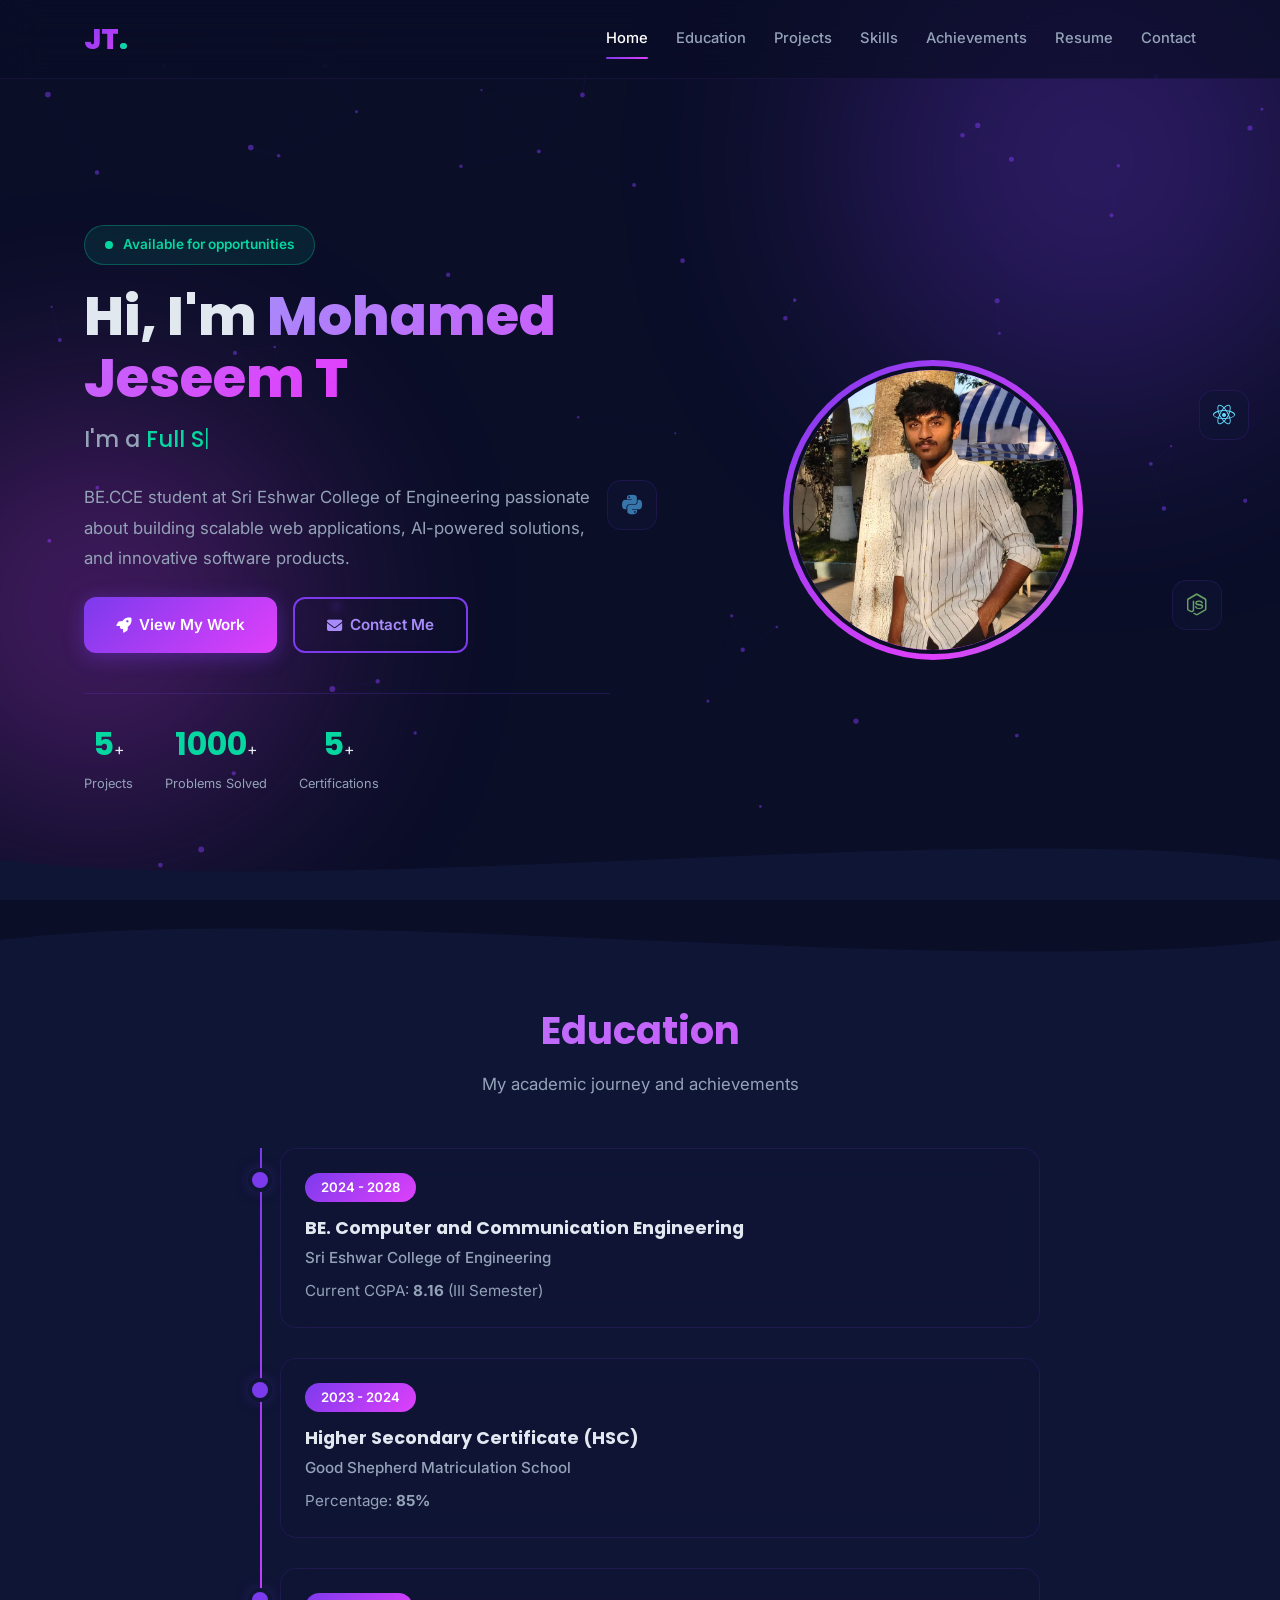
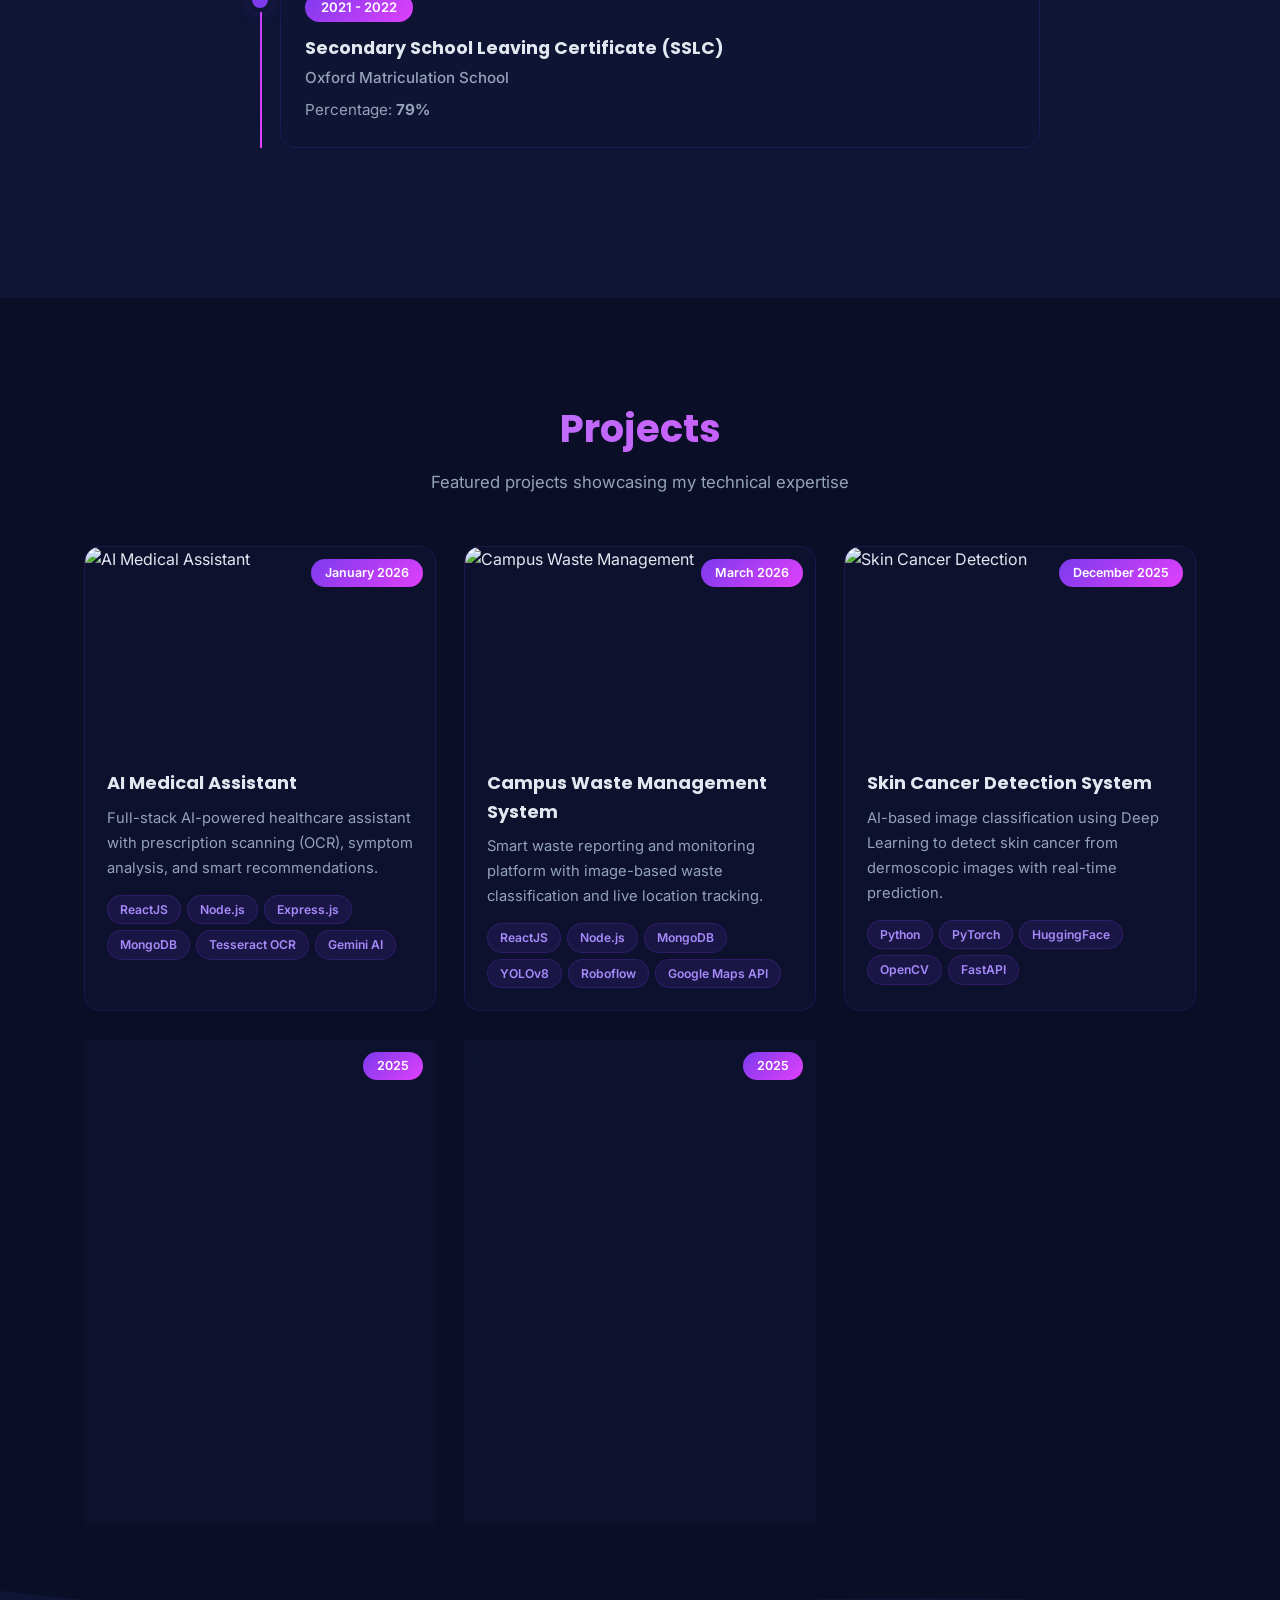
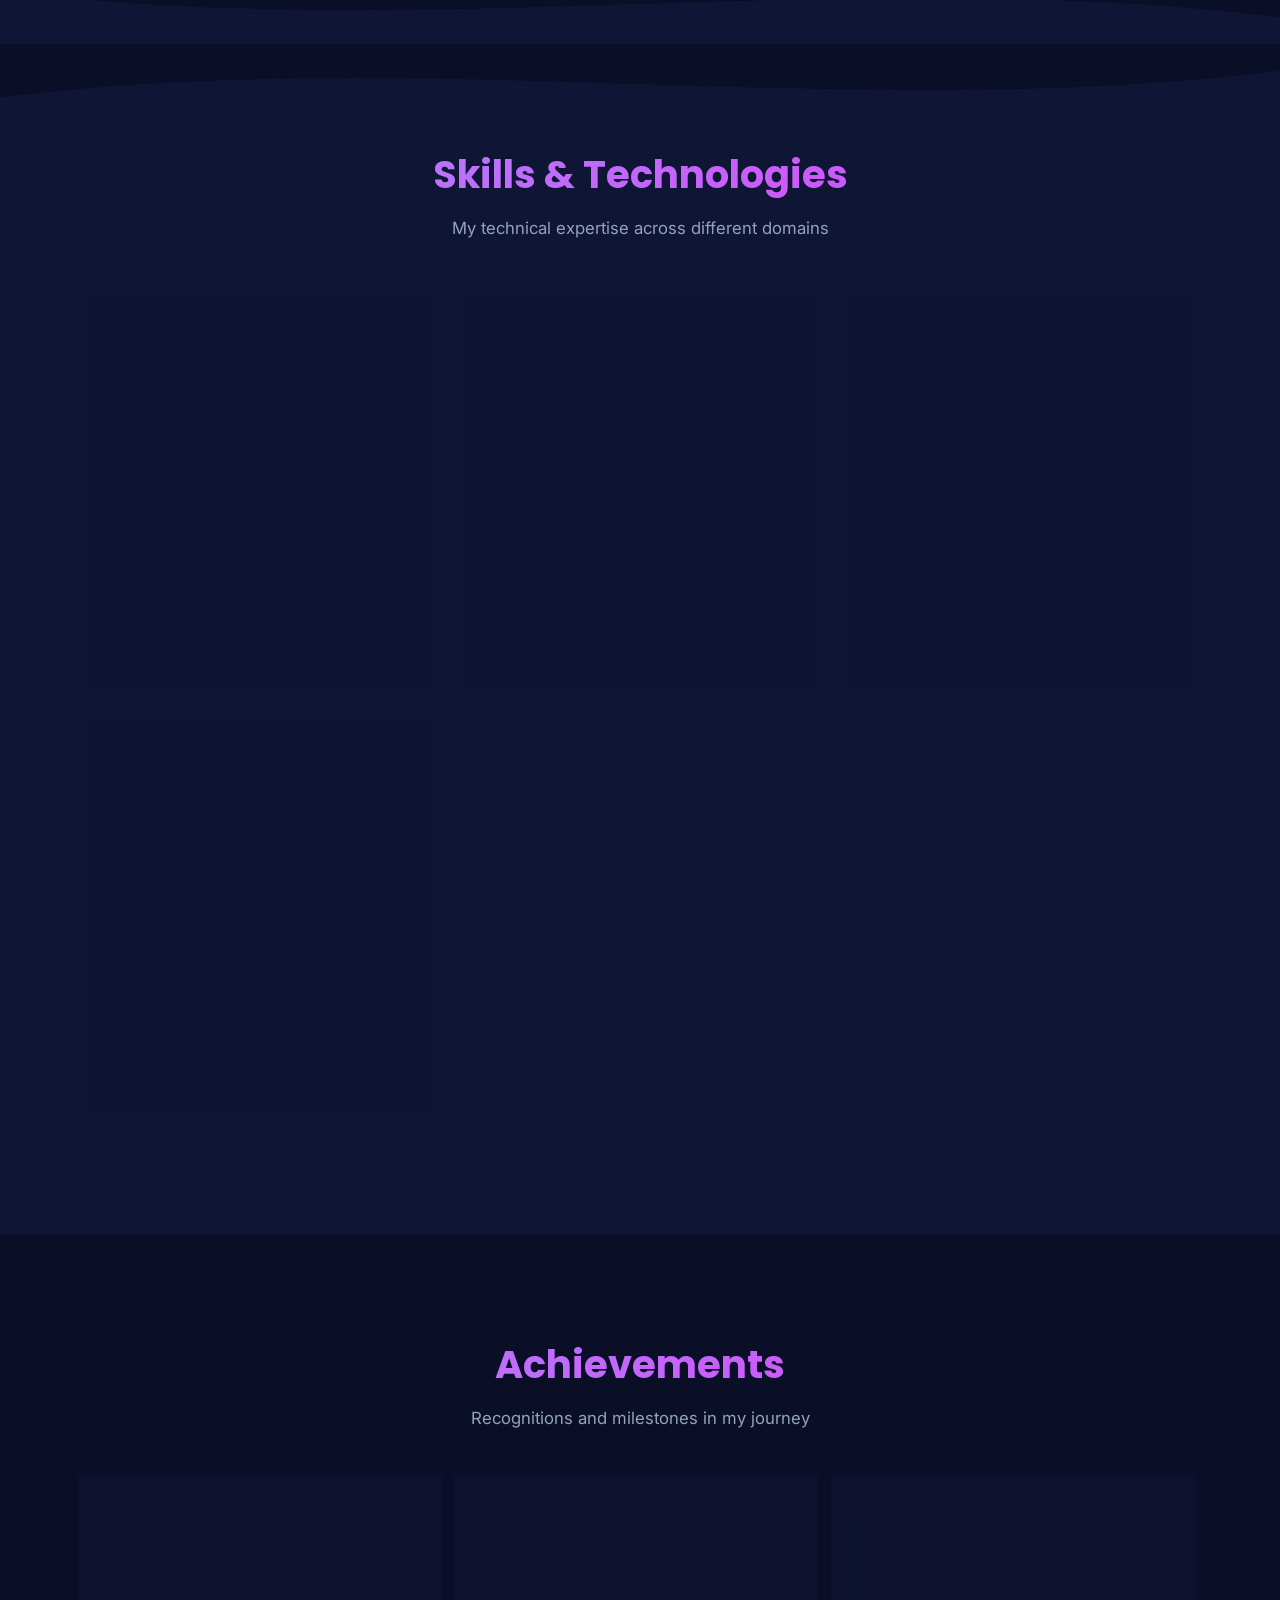
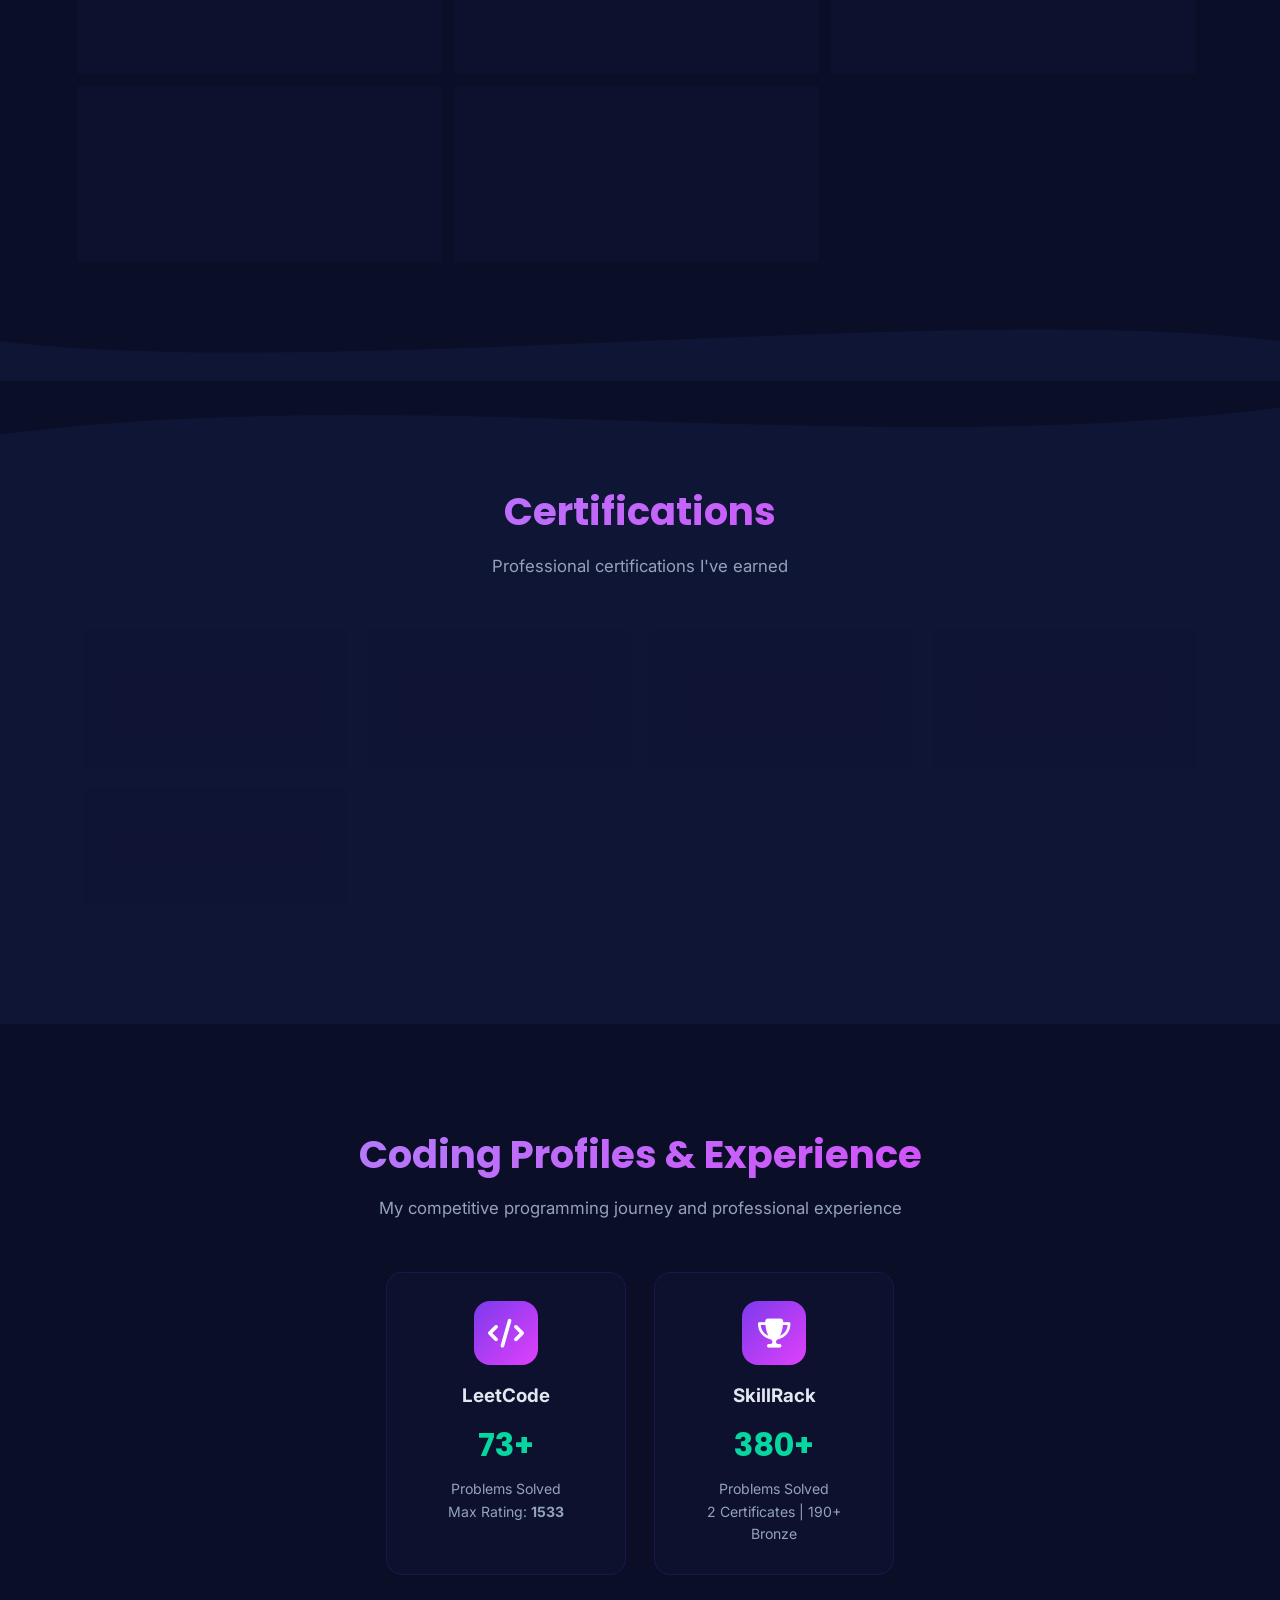
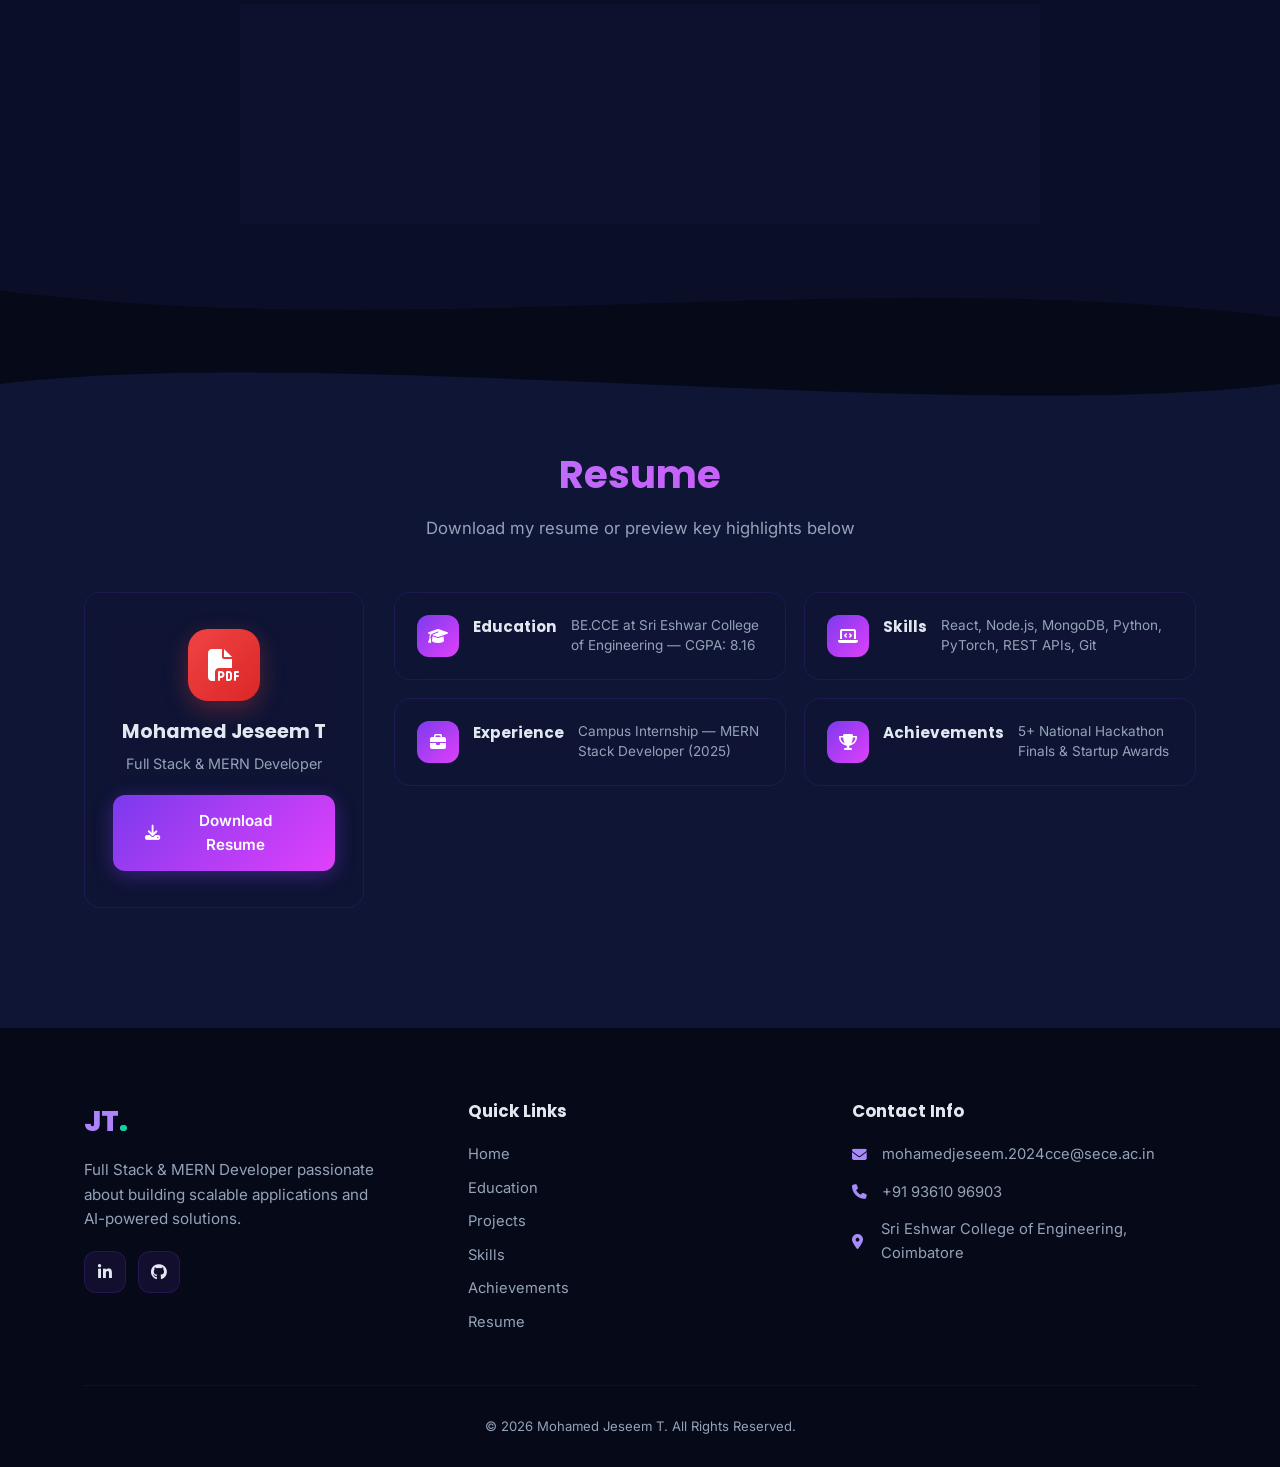
==== commit 19d6b7ab: "chaned" ====
--- a/index.html
+++ b/index.html
@@ -1,4 +1,4 @@
-﻿<!DOCTYPE html>
+<!DOCTYPE html>
 <html lang="en">
 
 <head>
@@ -190,7 +190,7 @@
                 </div>
                 <div class="glass-card project-card reveal-el">
                     <div class="proj-img-wrap">
-                        <img src="https://images.unsplash.com/photo-1558618666-fcd25c85f82e?auto=format&fit=crop&w=600&q=80"
+                        <img src="wheels_to_watts.png"
                             alt="Wheels to Watts" loading="lazy">
                         <div class="proj-overlay"><a href="#" class="proj-link"><i
                                     class="fas fa-external-link-alt"></i></a></div>
